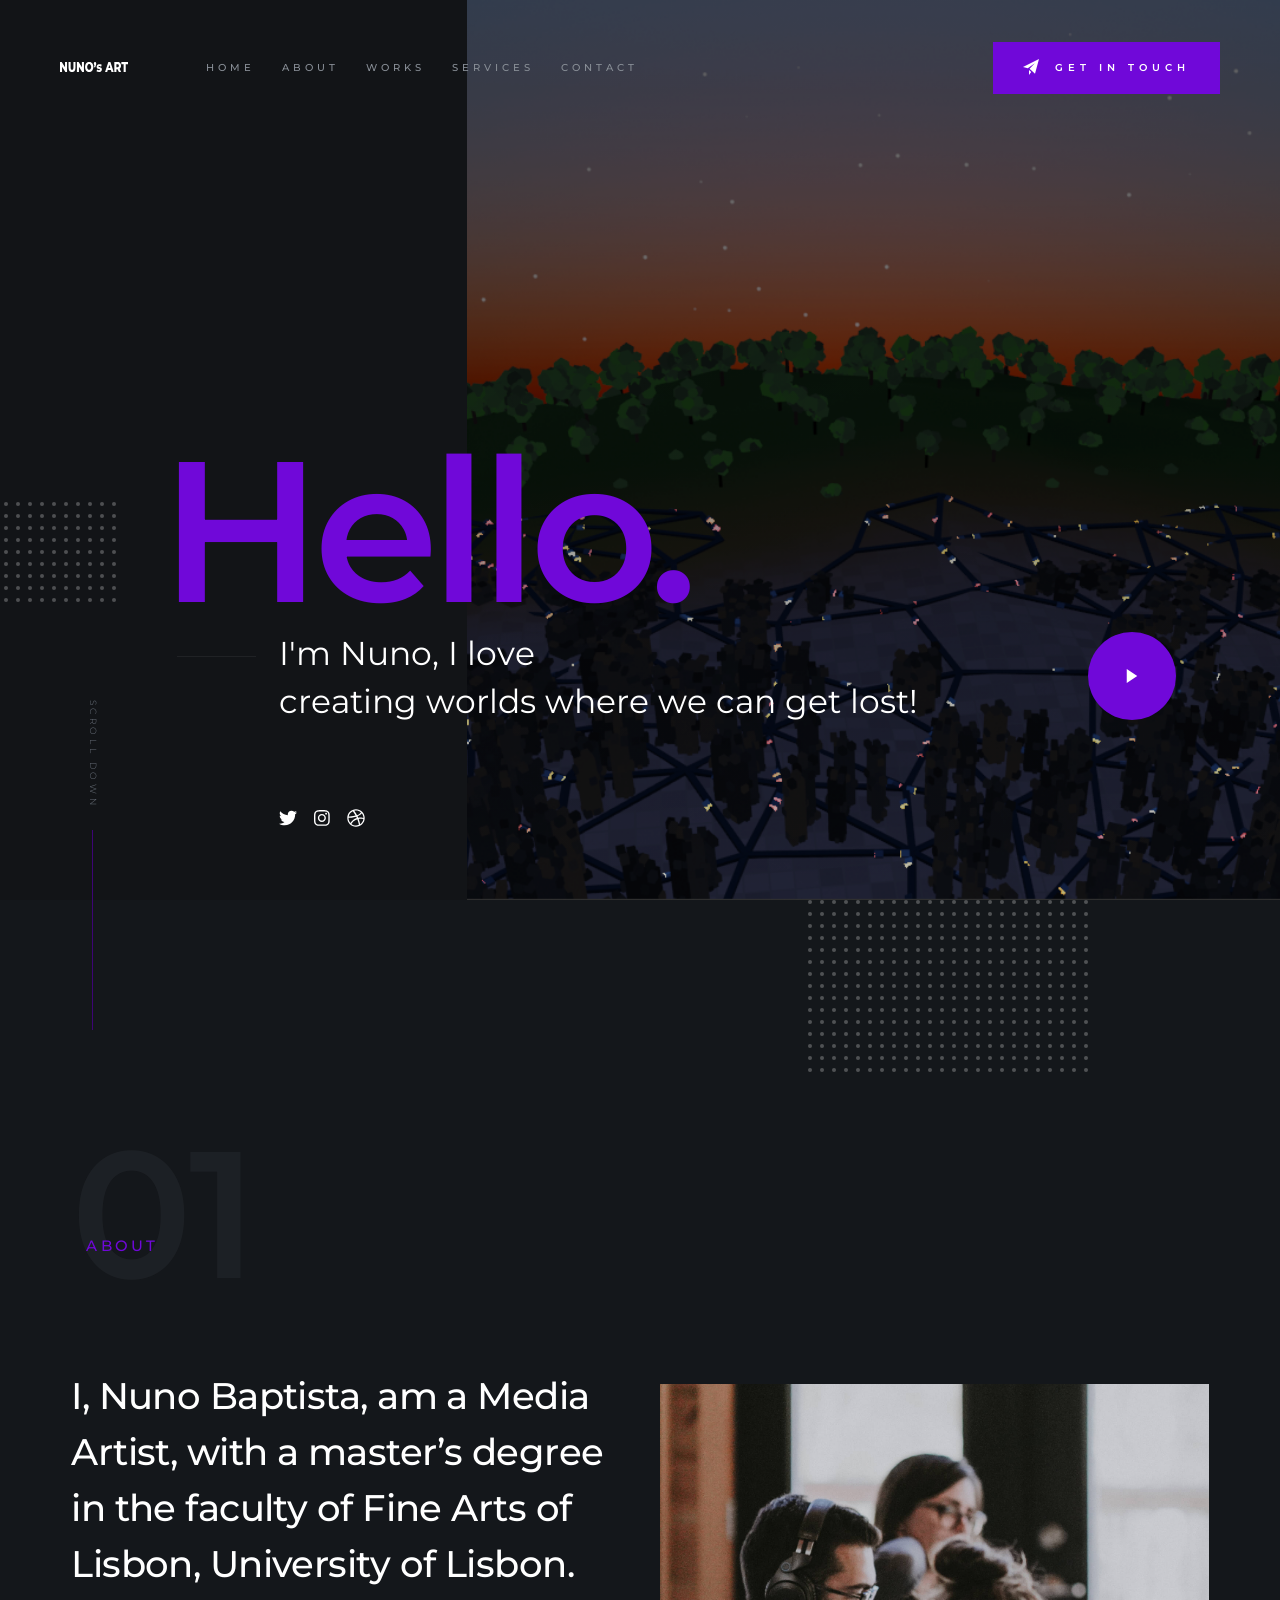
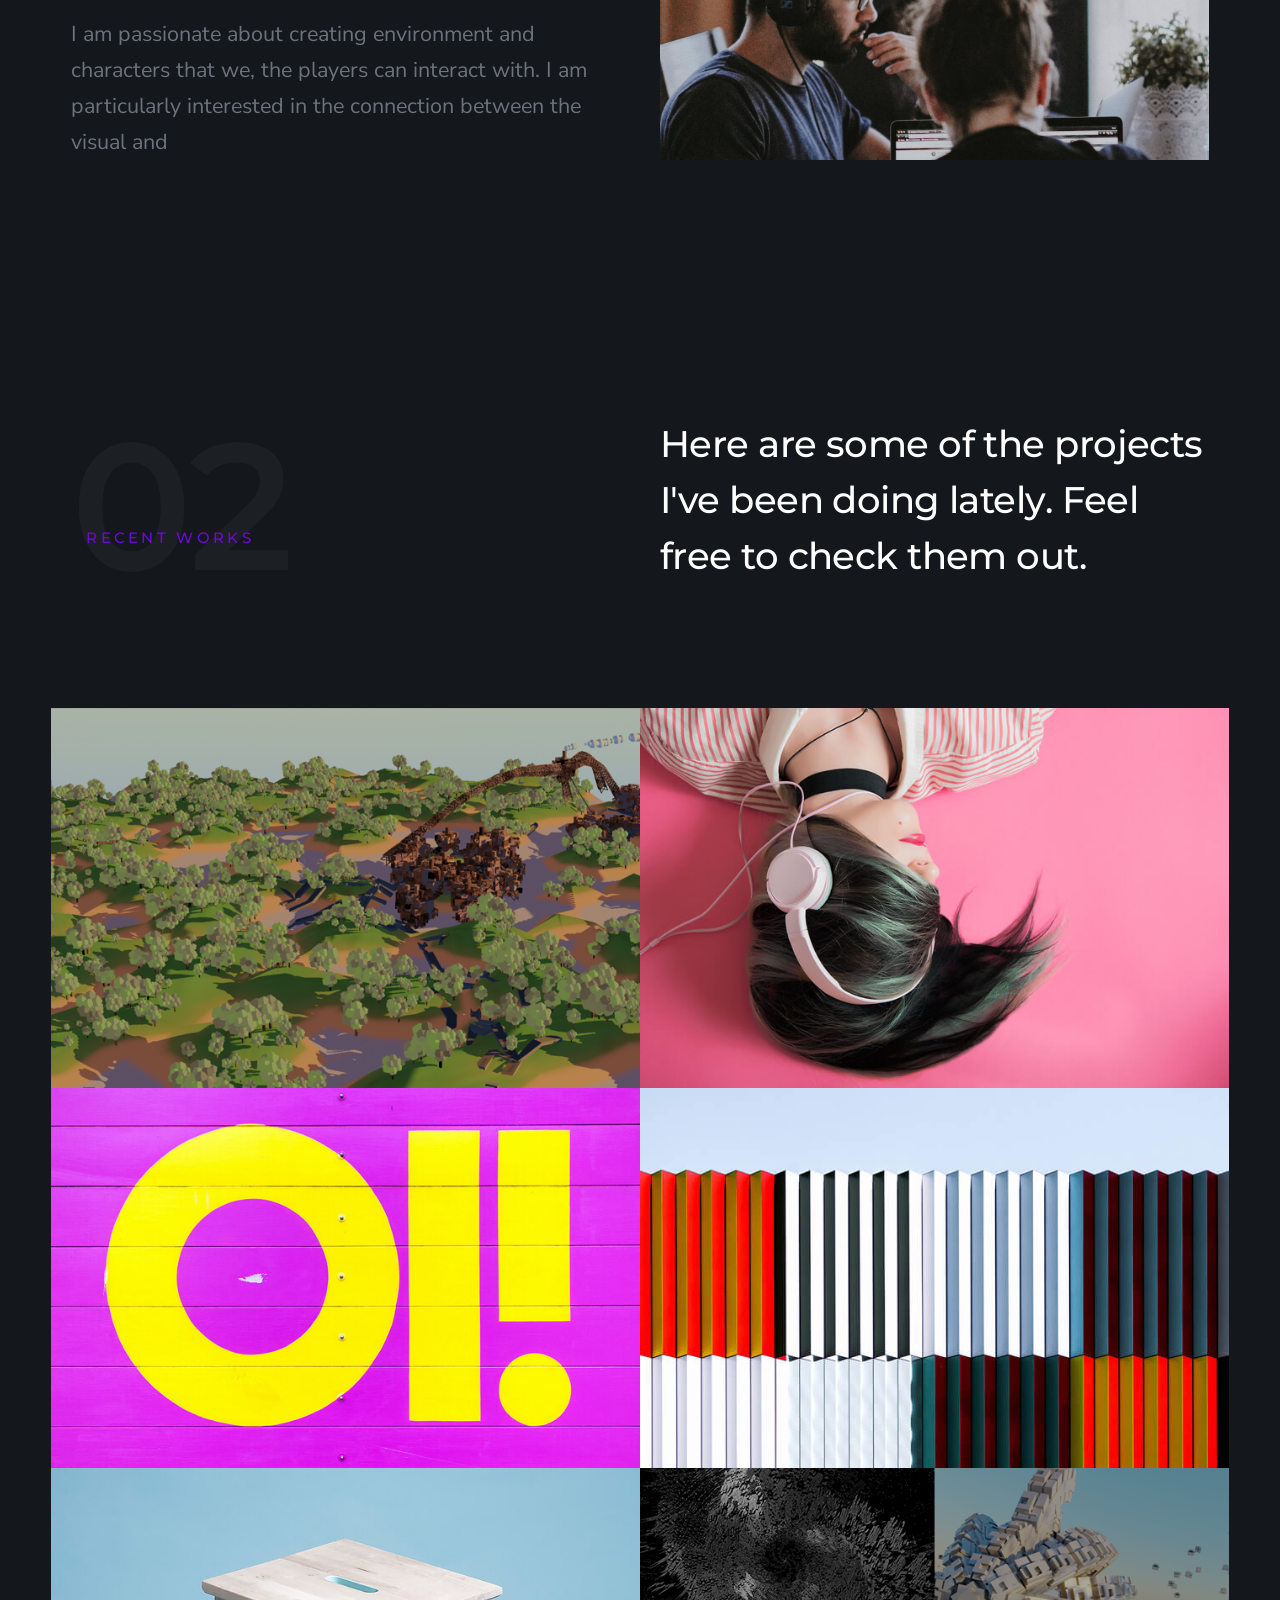
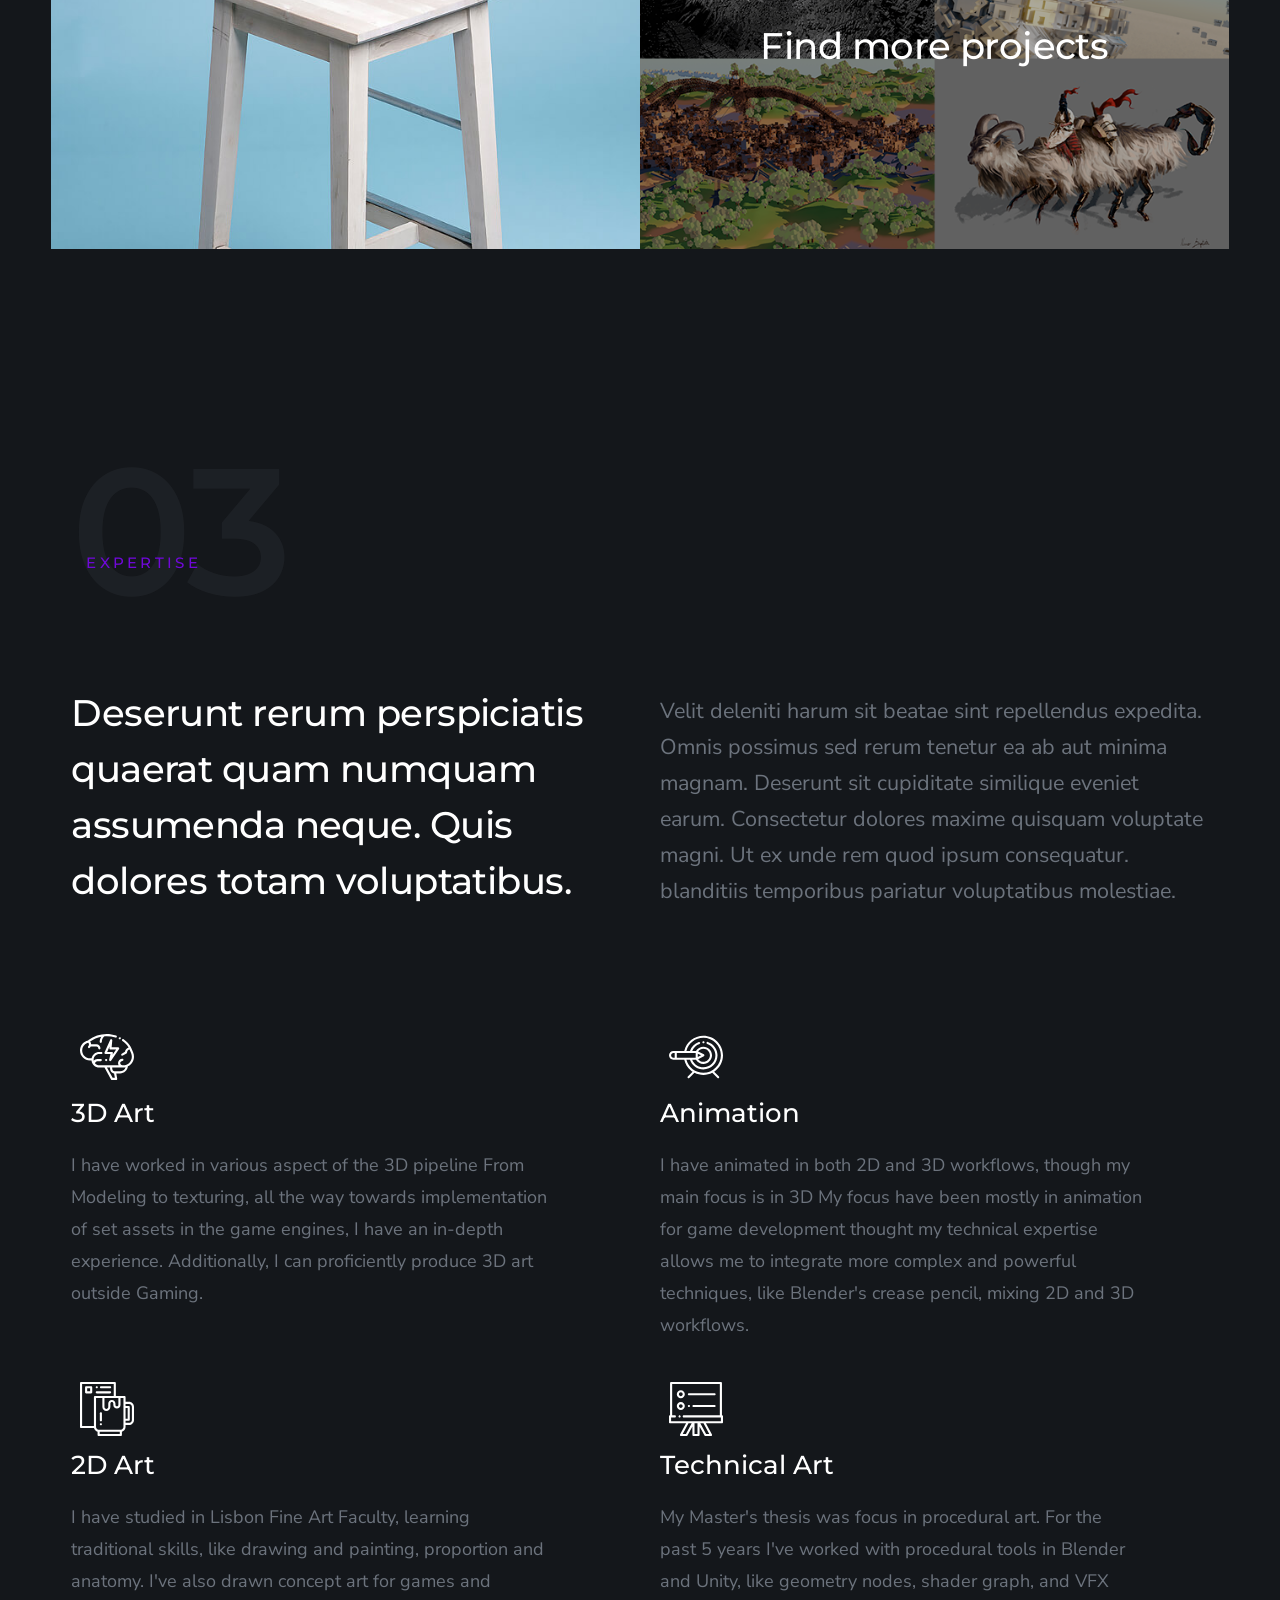
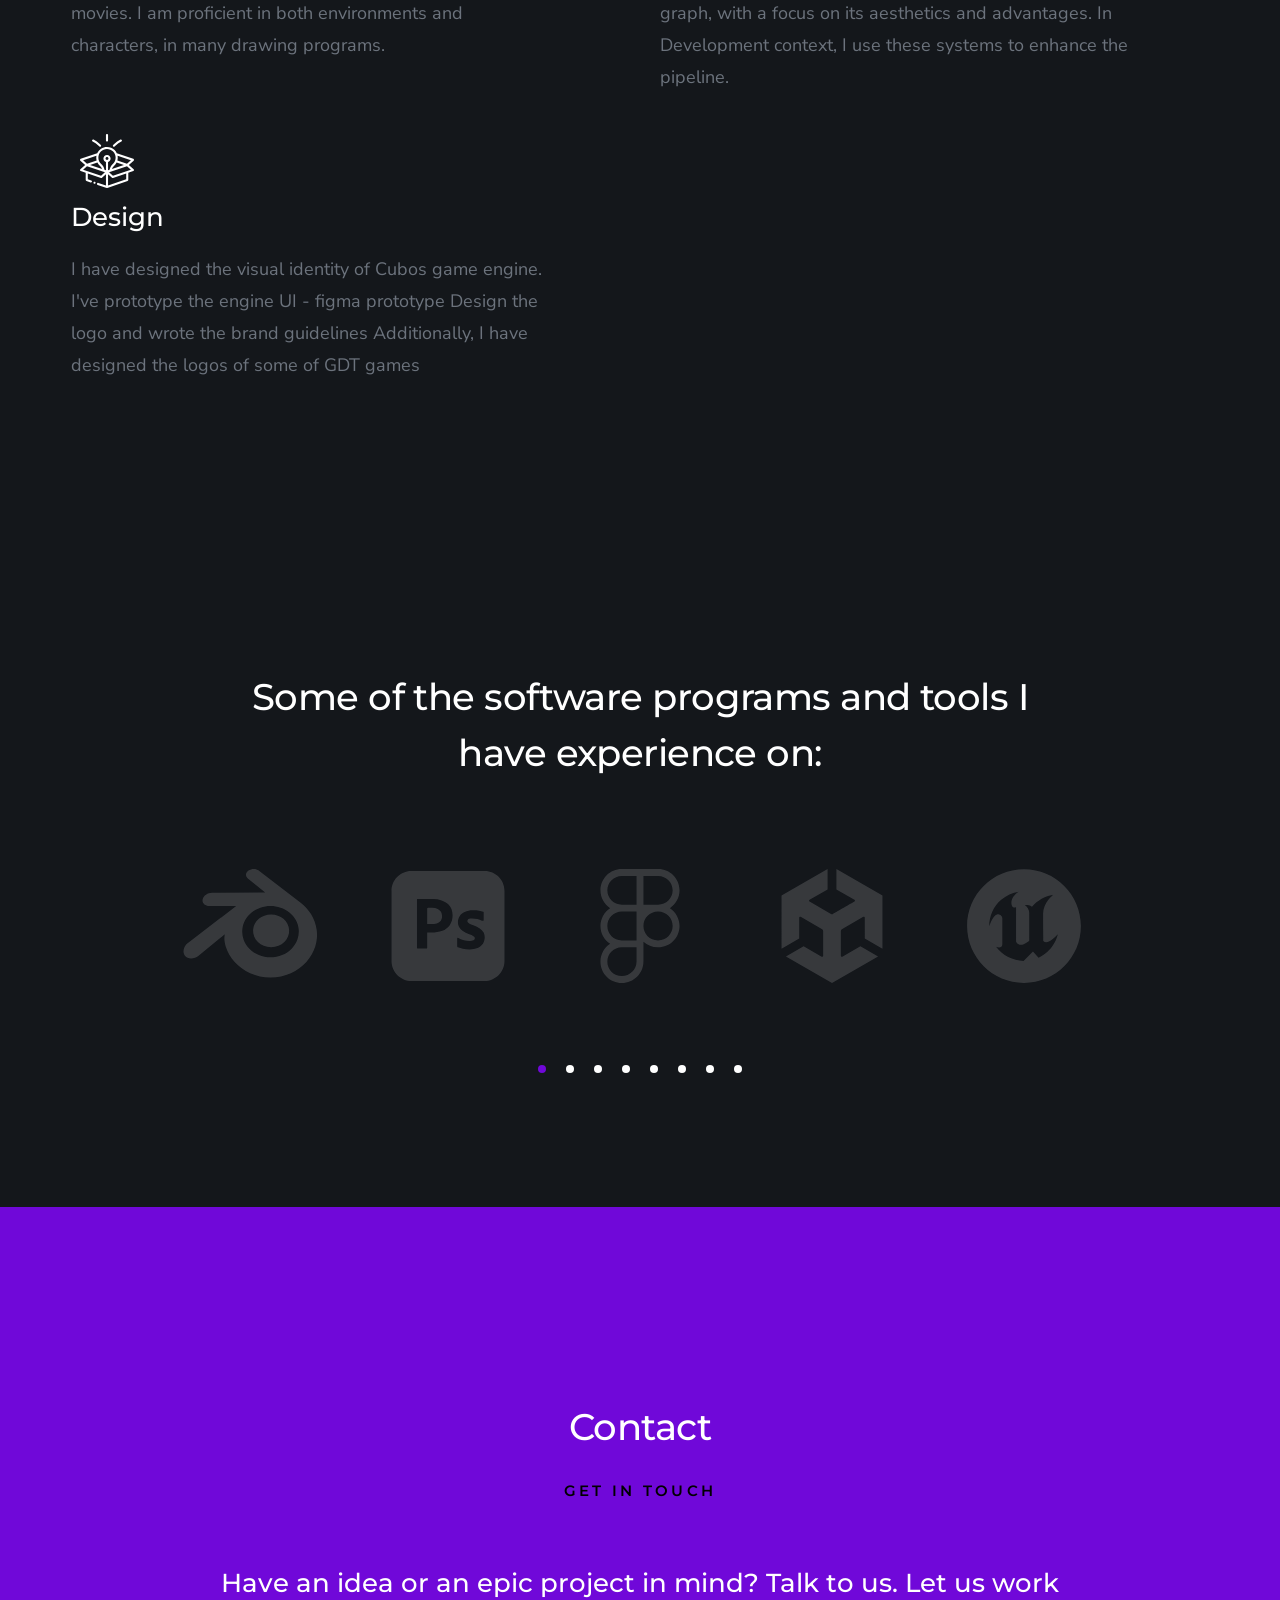
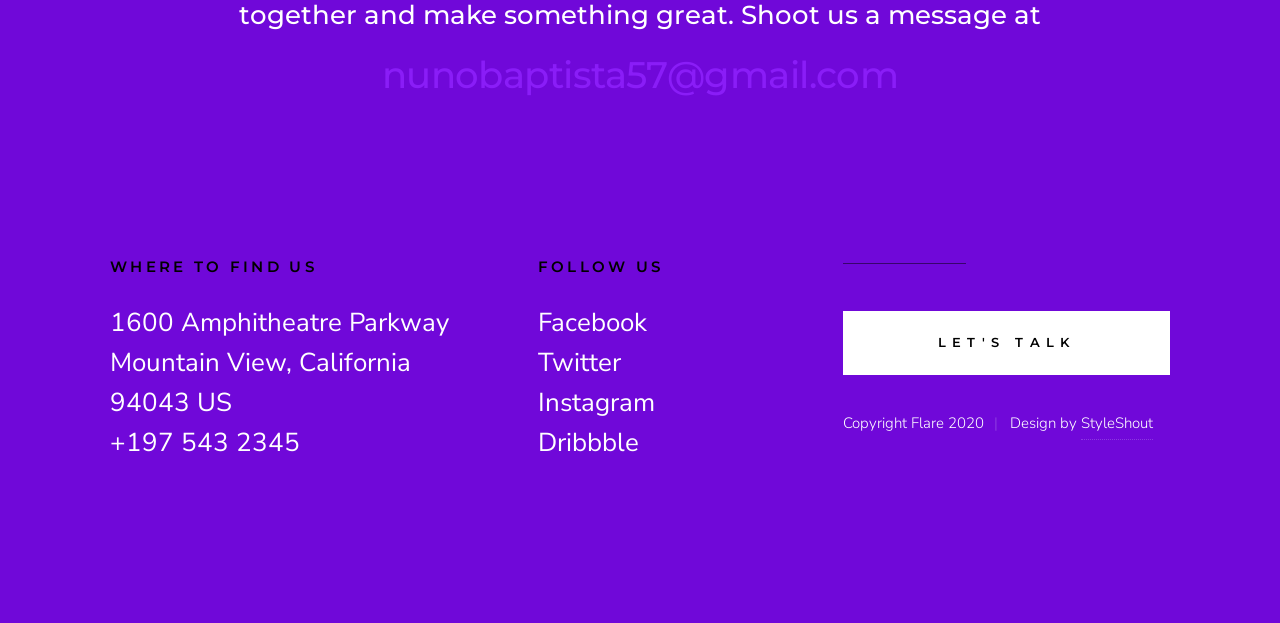
==== index.html @ 3a75d280 "Polishing the Thesis page" ====
<!DOCTYPE html>
<html class="no-js" lang="en">
<head>

    <!--- basic page needs
    ================================================== -->
    <meta charset="utf-8">
    <title>NUNO's Art</title>
    <meta name="description" content="Website to showcase Nuno's Art portfolio">
    <meta name="author" content="Nuno Baptista">

    <!-- mobile specific metas
    ================================================== -->
    <meta name="viewport" content="width=device-width, initial-scale=1">

    <!-- CSS
    ================================================== -->
    <link rel="stylesheet" href="css/styles.css">
    <link rel="stylesheet" href="css/vendor.css">

    <!-- script
    ================================================== -->
    <script src="js/modernizr.js"></script>
    <script defer src="js/fontawesome/all.min.js"></script>

    <!-- favicons
    ================================================== -->
    <link rel="apple-touch-icon" sizes="180x180" href="apple-touch-icon.png">
    <link rel="icon" type="image/png" sizes="32x32" href="favicon-32x32.png">
    <link rel="icon" type="image/png" sizes="16x16" href="favicon-16x16.png">
    <link rel="manifest" href="site.webmanifest">

</head>

<body id="top">


    <!-- preloader
    ================================================== -->
    <div id="preloader">
        <div id="loader" class="dots-fade">
            <div></div>
            <div></div>
            <div></div>
        </div>
    </div>


    <!-- header
    ================================================== -->
    <header class="s-header">

        <div class="s-header__logo">
            <a href="index.html">
               <img src="images/logo2.svg" alt="Homepage">
                <!-- <p>Nuno Baptista</p>-->
            </a>
            
        </div>

        <div class="s-header__content">
    
            <nav class="s-header__nav-wrap">
                <ul class="s-header__nav">
                    <li><a class="smoothscroll" href="#hero" title="Intro">Home</a></li>
                    <li><a class="smoothscroll" href="#about" title="About">About</a></li>
                    <li><a class="smoothscroll" href="#portfolio" title="Works">Works</a></li>
                    <li><a class="smoothscroll" href="#services" title="Services">Services</a></li>
                    <li><a class="smoothscroll" href="#contact" title="contact">Contact</a></li>
                </ul>
            </nav> <!-- end s-header__nav-wrap -->

            <a href="mailto:nunobaptista57@gmail.com" target="_blank" class="btn btn--primary btn--small">
                <svg xmlns="http://www.w3.org/2000/svg" width="24" height="24" viewBox="0 0 24 24"><path d="M24 0l-6 22-8.129-7.239 7.802-8.234-10.458 7.227-7.215-1.754 24-12zm-15 16.668v7.332l3.258-4.431-3.258-2.901z"/></svg>
                Get In Touch
            </a>

        </div> <!-- end header-content -->

        <a class="s-header__menu-toggle" href="#0"><span>Menu</span></a>

    </header> <!-- end s-header -->


    <!-- hero
    ================================================== -->
    <section id="hero" class="s-hero target-section">

        <div class="s-hero__bg">
            <div class="gradient-overlay"></div>
        </div>

        <div class="row s-hero__content">
            <div class="column">

                <h1>Hello.</h1>
                <div class="s-hero__content-about">

                    <p>
                    I'm Nuno, I love <br>
                    creating worlds where we can get lost!</p>
    
                    <footer>
                        <div class="s-hero__content-social">
                            <!-- <a href="#0"><i class="fab fa-facebook-f" aria-hidden="true"></i></a>-->
                            <a href="#0"><i class="fab fa-twitter" aria-hidden="true"></i></a>
                            <a href="#0"><i class="fab fa-instagram" aria-hidden="true"></i></a>
                            <a href="#0"><i class="fab fa-dribbble" aria-hidden="true"></i></a>
                        </div>
                    </footer>
                </div>

            </div>
        </div>

        <div class="s-hero__video">
            <a class="s-hero__video-link" href="https://www.youtube.com/watch?v=3ctd_ZLvLGo" data-lity="">
                <svg xmlns="http://www.w3.org/2000/svg" width="24" height="24" viewBox="0 0 24 24"><path d="M21 12l-18 12v-24z"/></svg>
                <span class="s-hero__video-text">Play Video</span>
            </a>
        </div>

        <div class="s-hero__scroll">
            <a href="#about" class="s-hero__scroll-link smoothscroll">
                Scroll Down
            </a>
        </div>

    </section> <!-- end s-hero -->


    <!-- about
    ================================================== -->
    <section id="about" class="s-about">

        <div class="horizontal-line"></div>

        <div class="row">
            <div class="column large-12">

                <div class="section-title" data-num="01" data-aos="fade-up">
                    <h3 class="h6">About</h3>
                </div>

            </div>

            <div class="column large-6 w-900-stack s-about__intro-text">
                <h1 class="display-1" data-aos="fade-up">
                    I, Nuno Baptista, am a Media Artist, with a master’s degree in the faculty of Fine Arts of Lisbon, University of Lisbon.
                </h1>

                <p class="lead" data-aos="fade-up">
                    I am passionate about creating environment and characters that we, the players can interact with. I am particularly interested in the connection between the visual and 
                </p>
            </div>

            <div class="column large-6 w-900-stack s-about__photo-block">
                <div class="s-about__photo" data-aos="fade-up"></div>
            </div>
        </div>
<!--

        <div class="row block-large-1-2 block-tab-full s-about__process item-list">
            <div class="column item item-process" data-aos="fade-up">
                <h3 class="item-title">Define</h3>
                <p>
                Deserunt rerum perspiciatis quaerat quam numquam assumenda neque. 
                Quis dolores totam voluptatibus molestiae non. Quae exercitationem 
                cum numquam repudiandae. Beatae eum quae. Ut ex unde rem quod 
                ipsum consequatur. blanditiis temporibus pariatur voluptatibus molestiae.
                </p>
            </div>
            <div class="column item item-process" data-aos="fade-up">
                <h3 class="item-title">Design</h3>
                <p>
                Deserunt rerum perspiciatis quaerat quam numquam assumenda neque. 
                Quis dolores totam voluptatibus molestiae non. Quae exercitationem 
                cum numquam repudiandae. Beatae eum quae. Ut ex unde rem quod 
                ipsum consequatur. blanditiis temporibus pariatur voluptatibus molestiae.
                </p>
            </div>
            <div class="column item item-process" data-aos="fade-up">
                <h3 class="item-title">Build</h3>
                <p>
                Deserunt rerum perspiciatis quaerat quam numquam assumenda neque. 
                Quis dolores totam voluptatibus molestiae non. Quae exercitationem 
                cum numquam repudiandae. Beatae eum quae. Ut ex unde rem quod 
                ipsum consequatur. blanditiis temporibus pariatur voluptatibus molestiae.
                </p>
            </div>
            <div class="column item item-process" data-aos="fade-up">
                <h3 class="item-title">Launch</h3>
                <p>
                Deserunt rerum perspiciatis quaerat quam numquam assumenda neque. 
                Quis dolores totam voluptatibus molestiae non. Quae exercitationem 
                cum numquam repudiandae. Beatae eum quae. Ut ex unde rem quod 
                ipsum consequatur. blanditiis temporibus pariatur voluptatibus molestiae.
                </p>
            </div>
        </div>
-->

    </section> <!-- end s-about -->


  

    <section id="portfolio" class="s-portfolio">

        <div class="row s-porfolio__top">
            <div class="column large-6 w-900-stack">
                <div class="section-title" data-num="02" data-aos="fade-up">
                    <h3 class="h6">Recent Works</h3>
                </div>
            </div>
            <div class="column large-6 w-900-stack">
                <h1 class="display-1" data-aos="fade-up">
                    Here are some of the projects I've been doing lately. Feel
                    free to check them out.
                </h1>
            </div>
        </div> <!-- end s-portfolio__top-->

        <div class="row s-portfolio__list block-large-1-2 block-tab-full collapse">

            <div class="column" data-aos="fade-up">
                <div class="folio-item">
                    <div class="folio-item__thumb">
                        <a class="folio-item__thumb-link" href="images/NunoPortfolio/Encapsulated@1x.png" title="Encapsulated Horizon" data-size="1050x700">
                            <img src="images/NunoPortfolio/Encapsulated@1x.png"
                                 srcset="images/NunoPortfolio/Encapsulated@1x.png 1x, images/NunoPortfolio/Encapsulated@2x.png 2x" alt="">
                        </a>
                    </div>
                    <div class="folio-item__info">
                        <div class="folio-item__cat">Project</div>
                        <h4 class="folio-item__title">Exploring the Digital Horizon</h4>
                    </div>


                    <a  href="DigitalHorizon.html" title="Project Link" class="folio-item__project-link">Project Link</a>
                    <div class="folio-item__caption">
                        <p>Exploring the Digital Horizon.</p>
                    </div>
                </div>
            </div> <!-- end column -->
            <div class="column" data-aos="fade-up">
                <div class="folio-item">
                    <div class="folio-item__thumb">
                        <a class="folio-item__thumb-link" href="images/portfolio/gallery/g-music-life.jpg" title="Music Life" data-size="1050x700">
                            <img src="images/portfolio/music-life.jpg" 
                                 srcset="images/portfolio/music-life.jpg 1x, images/portfolio/music-life@2x.jpg 2x" alt="">
                        </a>
                    </div>
                    <div class="folio-item__info">
                        <div class="folio-item__cat">Frontend Design</div>
                        <h4 class="folio-item__title">Music Life</h4>
                    </div>
                    <a href="https://www.behance.net/" target="_blank" title="Project Link" class="folio-item__project-link">Project Link</a>
                    <div class="folio-item__caption">
                        <p>Vero molestiae sed aut natus excepturi. Et tempora numquam. Temporibus iusto quo.Unde dolorem corrupti neque nisi.</p>
                    </div>
                </div>
            </div> <!-- end column -->
            <div class="column" data-aos="fade-up">
                <div class="folio-item">
                    <div class="folio-item__thumb">
                        <a class="folio-item__thumb-link" href="images/portfolio/gallery/g-oi-logo.jpg" Title="OI Logo" data-size="1050x700">
                            <img src="images/portfolio/oi-logo.jpg.jpg" 
                                 srcset="images/portfolio/oi-logo.jpg 1x, images/portfolio/oi-logo@2x.jpg 2x" alt="">
                        </a>
                    </div>
                    <div class="folio-item__info">
                        <div class="folio-item__cat">Branding</div>
                        <h4 class="folio-item__title">OI Logo</h4>
                    </div>
                    <a href="https://www.behance.net/" target="_blank" title="Project Link" class="folio-item__project-link">Project Link</a>
                    <div class="folio-item__caption">
                        <p>Vero molestiae sed aut natus excepturi. Et tempora numquam. Temporibus iusto quo.Unde dolorem corrupti neque nisi.</p>
                    </div>
                </div>
            </div> <!-- end column -->
            <div class="column" data-aos="fade-up">
                <div class="folio-item">
                    <div class="folio-item__thumb">
                        <a class="folio-item__thumb-link" href="images/portfolio/gallery/g-corrugated-sheets.jpg" title="Corrugated Sheets" data-size="1050x700">
                            <img src="images/portfolio/corrugated-sheets.jpg" 
                                 srcset="images/portfolio/corrugated-sheets.jpg 1x, images/portfolio/corrugated-sheets@2x.jpg 2x" alt="">
                        </a>
                    </div>
                    <div class="folio-item__info">
                        <div class="folio-item__cat">Frontend Design</div>
                        <h4 class="folio-item__title">Corrugated Sheets</h4>
                    </div>
                    <a href="https://www.behance.net/" target="_blank" title="Project Link" class="folio-item__project-link">Project Link</a>
                    <div class="folio-item__caption">
                        <p>Vero molestiae sed aut natus excepturi. Et tempora numquam. Temporibus iusto quo.Unde dolorem corrupti neque nisi.</p>
                    </div>
                </div>
            </div> <!-- end column -->
            <div class="column" data-aos="fade-up">
                <div class="folio-item">
                    <div class="folio-item__thumb">
                        <a class="folio-item__thumb-link" href="images/portfolio/gallery/g-woodcraft.jpg" target="_blank" title="Sand Dunes" data-size="1050x700">
                            <img src="images/portfolio/woodcraft.jpg" 
                                 srcset="images/portfolio/woodcraft.jpg 1x, images/portfolio/woodcraft@2x.jpg 2x" alt="">
                        </a>
                    </div>
                    <div class="folio-item__info">
                        <div class="folio-item__cat">Frontend Design</div>
                        <h4 class="folio-item__title">Wooocraft</h4>
                    </div>
                    <a href="https://www.behance.net/" target="_blank" title="Project Link" class="folio-item__project-link">
                        Project Link
                    </a>
                    <div class="folio-item__caption">
                        <p>Vero molestiae sed aut natus excepturi. Et tempora numquam. Temporibus iusto quo.Unde dolorem corrupti neque nisi.</p>
                    </div>
                </div>
            </div> <!-- end column -->
            <div class="column" data-aos="fade-up">
                <!--
                <div class="folio-item">
                    <div class="folio-item__thumb">
                        <a class="folio-item__thumb-link" href="images/portfolio/gallery/g-lamp.jpg" title="The Lamp" data-size="1050x700">
                            <img src="images/portfolio/lamp.jpg" 
                                 srcset="images/portfolio/lamp.jpg 1x, images/portfolio/lamp@2x.jpg 2x" alt="">
                        </a>
                    </div>
                    <div class="folio-item__info">
                        <div class="folio-item__cat">Frontend Design</div>
                        <h4 class="folio-item__title">The Lamp</h4>
                    </div>
                    <a href="portfolio.html" title="Project Link" class="folio-item__project-link">Project Link</a>
                    <div class="folio-item__caption">
                        <p>Vero molestiae sed aut natus excepturi. Et tempora numquam. Temporibus iusto quo.Unde dolorem corrupti neque nisi.</p>
                    </div>
                </div>
                -->
                <!--
                <a href="portfolio.html" title="Project Link" class="centered-link">
                    <h1 class="display-1" data-aos="fade-up">
                        Find more projects
                    </h1>
                    
                </a>
                images/portfolio_copy/findMore.png -->
                <a href="portfolio.html" title="Project Link" style="display: flex; align-items: center; justify-content: center; height: 100%; background-image: url('images/portfolio_copy/findMore.png'); background-size: cover; background-position: center; text-decoration: none; background-color: rgba(0, 0, 0, 0.5);">
                    <h1 class="display-1" data-aos="fade-up" style="text-align: center; color: white; padding: 20px; ">
                        Find more projects
                    </h1>
                </a>

            </div> <!-- end column -->

        </div> <!-- folio-list -->

    </section> <!-- end s-portfolio -->

    <!-- services
  ================================================== -->
    <section id="services" class="s-services">

        <div class="row">
            <div class="column large-12">
                <div class="section-title" data-num="03" data-aos="fade-up">
                    <h3 class="h6">Expertise</h3>
                </div>
            </div>
            <div class="column large-6 w-900-stack">
                <h1 class="display-1" data-aos="fade-up">
                    Deserunt rerum perspiciatis quaerat quam numquam assumenda neque.
                    Quis dolores totam voluptatibus.
                </h1>
            </div>
            <div class="column large-6 w-900-stack">
                <p class="lead" data-aos="fade-up">
                    Velit deleniti harum sit beatae sint repellendus expedita. Omnis possimus
                    sed rerum tenetur ea ab aut minima magnam. Deserunt sit cupiditate
                    similique eveniet earum. Consectetur dolores maxime quisquam voluptate magni.
                    Ut ex unde rem quod ipsum consequatur. blanditiis temporibus pariatur voluptatibus molestiae.
                </p>
            </div>
        </div>

        <div class="row block-large-1-2 block-tab-full s-services__services item-list">
            <div class="column item item-service" data-aos="fade-up">
                <span class="service-icon service-icon--product-design"></span>
                <h3 class="item-title">3D Art</h3>
                <p>
                    I have worked in various aspect of the 3D pipeline
                    From Modeling to texturing, all the way towards implementation
                    of set assets in the game engines, I have an in-depth experience.
                    Additionally, I can proficiently produce 3D art outside Gaming.                    
                </p>
            </div>
            <div class="column item item-service" data-aos="fade-up">
                <span class="service-icon service-icon--branding"></span>
                <h3 class="item-title">Animation</h3>
                <p>
                    I have animated in both 2D and 3D workflows, though my main focus is in 3D
                    My focus have been mostly in animation for game development 
                    thought my technical expertise allows me to integrate more complex and powerful
                    techniques, like Blender's crease pencil, mixing 2D and 3D workflows.
                </p>
            </div>
            <div class="column item item-service" data-aos="fade-up">
                <span class="service-icon service-icon--frontend"></span>
                <h3 class="item-title">2D Art</h3>
                <p>
                    I have studied in Lisbon Fine Art Faculty, learning traditional skills,
                    like drawing and painting, proportion and anatomy.
                    I've also drawn concept art for games and movies.
                    I am proficient in both environments and characters, in many drawing programs.
                </p>
            </div>
            <div class="column item item-service" data-aos="fade-up">
                <span class="service-icon service-icon--research"></span>
                <h3 class="item-title">Technical Art</h3>
                <p>
                    My Master's thesis was focus in procedural art.
                    For the past 5 years I've worked with procedural tools in Blender and Unity,
                    like geometry nodes, shader graph, and VFX graph, with a focus on its aesthetics
                    and advantages. In Development context, I use these systems to enhance the pipeline.
                </p>
            </div>
<!--            <div class="column item item-service" data-aos="fade-up">
                <span class="service-icon service-icon&#45;&#45;illustration"></span>
                <h3 class="item-title">Illustration</h3>
                <p>
                    Deserunt rerum perspiciatis quaerat quam numquam assumenda neque.
                    Quis dolores totam voluptatibus molestiae non. Quae exercitationem
                    cum numquam repudiandae. Beatae eum quae. Ut ex unde rem quod
                    ipsum consequatur. blanditiis temporibus pariatur voluptatibus molestiae.
                </p>
            </div>-->
            <div class="column item item-service" data-aos="fade-up">
                <span class="service-icon service-icon--ecommerce"></span>
                <h3 class="item-title">Design</h3>
                <p>
                    I have designed the visual identity of Cubos game engine.
                    <!--                    place links-->
                    I've prototype the engine UI - figma prototype
                    Design the logo and wrote the brand guidelines
                    Additionally, I have designed the logos of some of GDT games
                </p>
            </div>
        </div>

    </section> <!-- end s-services -->


    <!-- clients
    ================================================== -->
     <div id="clients" class="section s-clients">

        <div class="row narrower s-clients__top h-text-center">
            <div class="column">
                <h1 class="display-1" data-aos="fade-up">
                Some of the software programs and tools I have experience on:
                </h1>
            </div>
        </div> <!-- s-clients__top -->

         <div class="row clients-outer">
            <div class="column">
                <div class="clients" data-aos="fade-up">

                    <a href="https://www.blender.org" target="_blank" title="" class="clients__slide"><img src="images/icons/clients/blender.svg" /></a>
                    <a href="https://www.adobe.com/products/photoshop.html" target="_blank" title="" class="clients__slide"><img src="images/icons/clients/photoshop.svg" /></a>
                    <a href="https://www.figma.com" target="_blank" title="" class="clients__slide"><img src="images/icons/clients/figma.svg" /></a>
                    <a href="https://unity.com" target="_blank" title="" class="clients__slide"><img src="images/icons/clients/unity.svg" /></a>
                    <a href="https://www.unrealengine.com" target="_blank" title="" class="clients__slide"><img src="images/icons/clients/unreal.svg" /></a>
                    <a href="https://godotengine.org" target="_blank" title="" class="clients__slide"><img src="images/icons/clients/godot.svg" /></a>
                    <a href="https://github.com" target="_blank" title="" class="clients__slide"><img src="images/icons/clients/github.svg" /></a>
                    <a href="https://www.adobe.com/products/illustrator.html" target="_blank" title="" class="clients__slide"><img src="images/icons/clients/illustrator.svg" /></a>

                     
                </div> <!-- end clients -->
            </div> <!-- end column -->
        </div> <!-- end clients-outer -->
        </div> <!-- end row -->
         
     </div> <!-- end s-clients -->

    

        <!-- contact
        ================================================== -->
    <section id="contact" class="s-contact">

        <div class="row narrower s-contact__top h-text-center">
            <div class="column">
                <h1 class="display-1">
                    Contact
                </h1>
                <h3 class="h6">Get In Touch</h3>
                <h4>
                Have an idea or an epic project in mind? Talk to
                us. Let us work together and make something great.
                Shoot us a message at
                </h4>
            </div>
        </div> <!-- s-footer__top -->

        <div class="row h-text-center">
            <div class="column">
                <!-- 
               <p class="s-contact__email">
                   <a href="mailto:unobaptista57@gmail.com" target="_blank">nunobaptista57@gmail.com</a>
               </p>
               -->
                <h1  class="display-1">
                    <a href="mailto:unobaptista57@gmail.com" target="_blank">nunobaptista57@gmail.com</a>
                </h1>
           </div>
       </div>

   </section>  <!-- end s-contact -->


    <!-- footer
    ================================================== -->
    <footer class="s-footer">
        <div class="row row-y-top">

            <div class="column large-8 medium-12">
                <div class="row">
                    <div class="column large-7 tab-12 s-footer__block">
                        <h4 class="h6">Where to Find Us</h4>
        
                        <p>
                        1600 Amphitheatre Parkway <br>
                        Mountain View, California <br>
                        94043  US <br>
                        <a href="tel:197-543-2345">+197 543 2345</a>
                        </p>
                    </div>
        
                    <div class="column large-5 tab-12 s-footer__block">
                        <h4 class="h6">Follow Us</h4>
        
                        <ul class="s-footer__list">
                            <li><a href="#0">Facebook</a></li>
                            <li><a href="#0">Twitter</a></li>
                            <li><a href="#0">Instagram</a></li>
                            <li><a href="#0">Dribbble</a></li>
                        </ul>
                    </div>
                </div>
            </div>

            <div class="column large-4 medium-12 s-footer__block--end">
                <a href="mailto:nunobaptista57@gmail.com" target="_blank"  class="btn h-full-width">Let's Talk</a>

                <div class="ss-copyright">
                    <span>Copyright Flare 2020</span> 
                    <span>Design by <a href="https://www.styleshout.com/" target="_blank" >StyleShout</a></span>
                </div>
            </div>

            <div class="ss-go-top">
                <a class="smoothscroll" title="Back to Top" href="#top">
                    top
                </a>
            </div> <!-- end ss-go-top -->

        </div>
    </footer>
    

    <!-- photoswipe background
    ================================================== -->
    <div aria-hidden="true" class="pswp" role="dialog" tabindex="-1">

        <div class="pswp__bg"></div>
        <div class="pswp__scroll-wrap">

            <div class="pswp__container">
                <div class="pswp__item"></div>
                <div class="pswp__item"></div>
                <div class="pswp__item"></div>
            </div>

            <div class="pswp__ui pswp__ui--hidden">
                <div class="pswp__top-bar">
                    <div class="pswp__counter"></div><button class="pswp__button pswp__button--close" title="Close (Esc)"></button> <button class="pswp__button pswp__button--share" title=
                    "Share"></button> <button class="pswp__button pswp__button--fs" title="Toggle fullscreen"></button> <button class="pswp__button pswp__button--zoom" title=
                    "Zoom in/out"></button>
                    <div class="pswp__preloader">
                        <div class="pswp__preloader__icn">
                            <div class="pswp__preloader__cut">
                                <div class="pswp__preloader__donut"></div>
                            </div>
                        </div>
                    </div>
                </div>
                <div class="pswp__share-modal pswp__share-modal--hidden pswp__single-tap">
                    <div class="pswp__share-tooltip"></div>
                </div><button class="pswp__button pswp__button--arrow--left" title="Previous (arrow left)"></button> <button class="pswp__button pswp__button--arrow--right" title=
                "Next (arrow right)"></button>
                <div class="pswp__caption">
                    <div class="pswp__caption__center"></div>
                </div>
            </div>

        </div>

    </div> <!-- end photoSwipe background -->


    <!-- Java Script
    ================================================== -->
    <script src="js/jquery-3.2.1.min.js"></script>
    <script src="js/plugins.js"></script>
    <script src="js/main.js"></script>

</body>

</html>
---- css/styles.css ----
/* =================================================================== 
 * Flare Main Stylesheet
 * Template Ver. 1.0.0
 * 03-19-2020
 * ------------------------------------------------------------------
 *
 * TOC:
 * # settings and variables
 *      ## fonts
 *      ## colors
 *      ## vertical spacing and typescale
 *      ## grid variables
 * # normalize
 * # basic/base setup styles
 *      ## media
 *      ## typography resets
 *      ## links
 *      ## inputs
 * # Grid v3.0.0
 *      ## medium screen devices
 *      ## tablets
 *      ## mobile devices
 *      ## small mobile devices <= 400px
 * # block grids
 *      ## block grids - medium screen devices
 *      ## block grids - tablets
 *      ## block grids - mobile devices
 *      ## block grids - small mobile devices <= 400px
 * # MISC
 * # custom grid, block grid STACK breakpoints 
 * # base style overrides
 *      ## links
 * # typography & general theme styles
 *      ## lists
 *      ## responsive video container
 *      ## floated image
 *      ## tables
 *      ## spacing
 * # preloader
 * # forms 
 *      ## style placeholder text
 *      ## change autocomplete styles in Chrome
 * # buttons
 * # additional components
 *      ## additional typo styles
 *      ## skillbars
 *      ## alert box
 * # common and reusable styles
 *      ## item list 
 *      ## slick slider 
 * # site header
 *      ## header logo
 *      ## main navigation
 *      ## mobile menu toggle
 *      ## header contact button
 * # hero
 *      ## hero content
 *      ## hero video
 *      ## hero scroll
 *      ## animate intro content
 *      ## animations
 * # about
 *      ## about photo
 *      ## about process
 * # services
 * # portfolio
 *      ## portfolio list
 * # clients
 *      ## clients slider
 *      ## testimonials
 * # contact
 * # footer
 *      ## footer block
 *      ## footer list
 *      ## copyright
 *      ## go top
 *
 * ------------------------------------------------------------------ */



/* ===================================================================
 * # settings and variables
 *
 * ------------------------------------------------------------------- */

/* ------------------------------------------------------------------- 
 * ## fonts
 * ------------------------------------------------------------------- */

@import url("https://fonts.googleapis.com/css?family=Montserrat:300,300i,400,400i,500,500i,600,600i,700,700i|Nunito+Sans:300,300i,400,400i,600,600i,700,700i&display=swap");

:root {
    --font-1: "Nunito Sans", sans-serif;
    --font-2: "Montserrat", sans-serif;

    /* monospace
     */
    --font-mono: Consolas, "Andale Mono", Courier, "Courier New", monospace;
}


/* ------------------------------------------------------------------- 
 * ## colors
 * ------------------------------------------------------------------- */
:root {

    /* color-1(#d9083c)
     * color-2(#eb5e55)
     * color-3(#f2d0a4)
     */
    --color-1: hsl(270, 93%, 44%);
    --color-2: hsl(230, 79%, 63%);
    --color-3: hsl(220, 75%, 80%);

    /* theme color variations
     */
    --color-1-lighter: hsla(270, 93%, 64%, 1);
    --color-1-light  : hsla(270, 93%, 54%, 1);
    --color-1-dark   : hsla(270, 93%, 34%, 1);
    --color-1-darker : hsla(270, 93%, 24%, 1);
    --color-2-lighter: hsla(230, 79%, 83%, 1);
    --color-2-light  : hsla(230, 79%, 73%, 1);
    --color-2-dark   : hsla(230, 79%, 53%, 1);
    --color-2-darker : hsla(230, 79%, 43%, 1);

    /* feedback colors
     * color-error(#ffd1d2), color-success(#c8e675), 
     * color-info(#d7ecfb), color-notice(#fff099)
     */
    --color-error          : hsla(359, 100%, 91%, 1);
    --color-success        : hsla(76, 69%, 68%, 1);
    --color-info           : hsla(205, 82%, 91%, 1);
    --color-notice         : hsla(51, 100%, 80%, 1);
    --color-error-content  : hsla(359, 50%, 50%, 1);
    --color-success-content: hsla(76, 29%, 28%, 1);
    --color-info-content   : hsla(205, 32%, 31%, 1);
    --color-notice-content : hsla(51, 30%, 30%, 1);

    /* shades 
     * generated using 
     * Tint & Shade Generator 
     * (https://maketintsandshades.com/)
     */
    --color-black  : #000000;
    --color-gray-19: #0b0b0c;
    --color-gray-18: #161719;
    --color-gray-17: #202225;
    --color-gray-16: #2b2e32;
    --color-gray-15: #363a3f;
    --color-gray-14: #41454b;
    --color-gray-13: #4c5158;
    --color-gray-12: #565c64;
    --color-gray-11: #616871;
    --color-gray-10: #6c737d;
    --color-gray-9 : #7b818a;
    --color-gray-8 : #898f97;
    --color-gray-7 : #989da4;
    --color-gray-6 : #a7abb1;
    --color-gray-5 : #b6b9be;
    --color-gray-4 : #c4c7cb;
    --color-gray-3 : #d3d5d8;
    --color-gray-2 : #e2e3e5;
    --color-gray-1 : #f0f1f2;
    --color-white  : #ffffff;

    /* text
     */
    --color-text       : var(--color-gray-10);
    --color-text-dark  : var(--color-white);
    --color-text-light : var(--color-gray-12);
    --color-placeholder: var(--color-gray-11);

    /* buttons
     */
    --color-btn                   : var(--color-gray-15);
    --color-btn-text              : var(--color-white);
    --color-btn-hover             : var(--color-white);
    --color-btn-hover-text        : var(--color-black);
    --color-btn-primary           : var(--color-1);
    --color-btn-primary-text      : var(--color-white);
    --color-btn-primary-hover     : var(--color-white);
    --color-btn-primary-hover-text: var(--color-black);
    --color-btn-stroke            : var(--color-white);
    --color-btn-stroke-text       : var(--color-white);
    --color-btn-stroke-hover      : var(--color-white);
    --color-btn-stroke-hover-text : var(--color-black);

    /* others
     */
    --color-body  : var(--color-1);
    --color-bg    : #14171B;
    --color-border: var(--color-gray-17);
}


/* ------------------------------------------------------------------- 
 * ## vertical spacing and typescale
 * ------------------------------------------------------------------- */
:root {

    /* spacing
     * base font size: 18px 
     * vertical space unit : 32px
     */
    --base-size     : 62.5%;
    --base-font-size: 1.8rem;
    --space         : 3.2rem;

    /* vertical spacing 
     */
    --vspace-0_25: calc(0.25 * var(--space));
    --vspace-0_5 : calc(0.5 * var(--space));
    --vspace-0_75: calc(0.75 * var(--space));
    --vspace-1   : calc(var(--space));
    --vspace-1_25: calc(1.25 * var(--space));
    --vspace-1_5 : calc(1.5 * var(--space));
    --vspace-1_75: calc(1.75 * var(--space));
    --vspace-2   : calc(2 * var(--space));
    --vspace-2_5 : calc(2.5 * var(--space));
    --vspace-3   : calc(3 * var(--space));
    --vspace-3_5 : calc(3.5 * var(--space));
    --vspace-4   : calc(4 * var(--space));

    /* type scale
     * ratio 1:2 | base: 18px
     * -------------------------------------------------------
     *
     * --text-display-3 = (77.40px)
     * --text-display-2 = (64.50px)
     * --text-display-1 = (53.75px)
     * --text-xxxl      = (44.79px)
     * --text-xxl       = (37.32px)
     * --text-xl        = (31.10px)
     * --text-lg        = (25.92px)
     * --text-md        = (21.60px)
     * --text-size      = (18.00px) BASE
     * --text-sm        = (15.00px)
     * --text-xs        = (12.50px)
     *
     * -------------------------------------------------------
     */
    --text-scale-ratio: 1.2;
    --text-size       : var(--base-font-size);
    --text-xs         : calc((var(--text-size) / var(--text-scale-ratio)) / var(--text-scale-ratio));
    --text-sm         : calc(var(--text-xs) * var(--text-scale-ratio));
    --text-md         : calc(var(--text-sm) * var(--text-scale-ratio) * var(--text-scale-ratio));
    --text-lg         : calc(var(--text-md) * var(--text-scale-ratio));
    --text-xl         : calc(var(--text-lg) * var(--text-scale-ratio));
    --text-xxl        : calc(var(--text-xl) * var(--text-scale-ratio));
    --text-xxxl       : calc(var(--text-xxl) * var(--text-scale-ratio));
    --text-display-1  : calc(var(--text-xxxl) * var(--text-scale-ratio));
    --text-display-2  : calc(var(--text-display-1) * var(--text-scale-ratio));
    --text-display-3  : calc(var(--text-display-2) * var(--text-scale-ratio));

    /* default button height
     */
    --vspace-btn: var(--vspace-2);
}

/* on mobile devices below 480px
 */
@media screen and (max-width: 480px) {
    :root {
        --base-font-size: 1.6rem;
        --space         : 2.8rem;
    }
}


/* ------------------------------------------------------------------- 
 * ## grid variables
 * ------------------------------------------------------------------- */
:root {

    /* widths for rows and containers
     */
    --width-full    : 100%;
    --width-max     : 1200px;
    --width-wide    : 1400px;
    --width-wider   : 1600px;
    --width-widest  : 1800px;
    --width-narrow  : 1000px;
    --width-narrower: 900px;
    --width-grid-max: var(--width-max);

    /* gutters
     */
    --gutter-lg : 2rem;
    --gutter-md : 1.6rem;
    --gutter-mob: 1rem;
}



/* ==========================================================================
 * # normalize
 * normalize.css v8.0.1 | MIT License |
 * github.com/necolas/normalize.css
 *
 * -------------------------------------------------------------------------- */

/* ------------------------------------------------------------------- 
 * ## document
 * ------------------------------------------------------------------- */

/* 1. Correct the line height in all browsers.
 * 2. Prevent adjustments of font size after orientation changes in iOS.*/

html {
    line-height: 1.15;
    /* 1 */
    -webkit-text-size-adjust: 100%;
    /* 2 */
}

/* ------------------------------------------------------------------- 
 * ## sections
 * ------------------------------------------------------------------- */

/* Remove the margin in all browsers. */

body {
    margin: 0;
}

/* Render the `main` element consistently in IE. */

main {
    display: block;
}

/* Correct the font size and margin on `h1` elements within `section` and
 * `article` contexts in Chrome, Firefox, and Safari. */

h1 {
    font-size: 2em;
    margin: 0.67em 0;
}

/* ------------------------------------------------------------------- 
 * ## grouping
 * ------------------------------------------------------------------- */

/* 1. Add the correct box sizing in Firefox.
 * 2. Show the overflow in Edge and IE. */

hr {
    -webkit-box-sizing: content-box;
    box-sizing: content-box;
    /* 1 */
    height: 0;
    /* 1 */
    overflow: visible;
    /* 2 */
}

/* 1. Correct the inheritance and scaling of font size in all browsers.
 * 2. Correct the odd `em` font sizing in all browsers. */

pre {
    font-family: monospace, monospace;
    /* 1 */
    font-size: 1em;
    /* 2 */
}

/* ------------------------------------------------------------------- 
 * ## text-level semantics
 * ------------------------------------------------------------------- */

/* Remove the gray background on active links in IE 10. */

a {
    background-color: transparent;
}

/* 1. Remove the bottom border in Chrome 57-
 * 2. Add the correct text decoration in Chrome, Edge, IE, Opera, and Safari. */

abbr[title] {
    border-bottom: none;
    /* 1 */
    text-decoration: underline;
    /* 2 */
    -webkit-text-decoration: underline dotted;
    text-decoration: underline dotted;
    /* 2 */
}

/* Add the correct font weight in Chrome, Edge, and Safari. */

b, strong {
    font-weight: bolder;
}

/* 1. Correct the inheritance and scaling of font size in all browsers.
 * 2. Correct the odd `em` font sizing in all browsers. */

code, kbd, samp {
    font-family: monospace, monospace;
    /* 1 */
    font-size: 1em;
    /* 2 */
}

/* Add the correct font size in all browsers. */

small {
    font-size: 80%;
}

/* Prevent `sub` and `sup` elements from affecting the line height in
 * all browsers. */

sub, sup {
    font-size: 75%;
    line-height: 0;
    position: relative;
    vertical-align: baseline;
}

sub {
    bottom: -0.25em;
}

sup {
    top: -0.5em;
}

/* ------------------------------------------------------------------- 
 * ## embedded content
 * ------------------------------------------------------------------- */

/* Remove the border on images inside links in IE 10. */

img {
    border-style: none;
}

/* ------------------------------------------------------------------- 
 * ## forms
 * ------------------------------------------------------------------- */

/* 1. Change the font styles in all browsers.
 * 2. Remove the margin in Firefox and Safari. */

button, input, optgroup, select, textarea {
    font-family: inherit;
    /* 1 */
    font-size: 100%;
    /* 1 */
    line-height: 1.15;
    /* 1 */
    margin: 0;
    /* 2 */
}

/* Show the overflow in IE.
 * 1. Show the overflow in Edge. */

button, input {
    /* 1 */
    overflow: visible;
}

/* Remove the inheritance of text transform in Edge, Firefox, and IE.
 * 1. Remove the inheritance of text transform in Firefox. */

button, select {
    /* 1 */
    text-transform: none;
}

/* Correct the inability to style clickable types in iOS and Safari. */

button, [type="button"], [type="reset"], [type="submit"] {
    -webkit-appearance: button;
}

/* Remove the inner border and padding in Firefox. */

button::-moz-focus-inner, [type="button"]::-moz-focus-inner, [type="reset"]::-moz-focus-inner, [type="submit"]::-moz-focus-inner {
    border-style: none;
    padding: 0;
}

/* Restore the focus styles unset by the previous rule. */

button:-moz-focusring, [type="button"]:-moz-focusring, [type="reset"]:-moz-focusring, [type="submit"]:-moz-focusring {
    outline: 1px dotted ButtonText;
}

/* Correct the padding in Firefox. */

fieldset {
    padding: 0.35em 0.75em 0.625em;
}

/* 1. Correct the text wrapping in Edge and IE.
 * 2. Correct the color inheritance from `fieldset` elements in IE.
 * 3. Remove the padding so developers are not caught out when they zero out
 *    `fieldset` elements in all browsers. */

legend {
    -webkit-box-sizing: border-box;
    box-sizing: border-box;
    /* 1 */
    color: inherit;
    /* 2 */
    display: table;
    /* 1 */
    max-width: 100%;
    /* 1 */
    padding: 0;
    /* 3 */
    white-space: normal;
    /* 1 */
}

/* Add the correct vertical alignment in Chrome, Firefox, and Opera. */

progress {
    vertical-align: baseline;
}

/* Remove the default vertical scrollbar in IE 10+. */

textarea {
    overflow: auto;
}

/* 1. Add the correct box sizing in IE 10.
 * 2. Remove the padding in IE 10. */

[type="checkbox"], [type="radio"] {
    -webkit-box-sizing: border-box;
    box-sizing: border-box;
    /* 1 */
    padding: 0;
    /* 2 */
}

/* Correct the cursor style of increment and decrement buttons in Chrome. */

[type="number"]::-webkit-inner-spin-button, [type="number"]::-webkit-outer-spin-button {
    height: auto;
}

/* 1. Correct the odd appearance in Chrome and Safari.
 * 2. Correct the outline style in Safari. */

[type="search"] {
    -webkit-appearance: textfield;
    /* 1 */
    outline-offset: -2px;
    /* 2 */
}

/* Remove the inner padding in Chrome and Safari on macOS. */

[type="search"]::-webkit-search-decoration {
    -webkit-appearance: none;
}

/* 1. Correct the inability to style clickable types in iOS and Safari.
 * 2. Change font properties to `inherit` in Safari. */

::-webkit-file-upload-button {
    -webkit-appearance: button;
    /* 1 */
    font: inherit;
    /* 2 */
}

/* ------------------------------------------------------------------- 
 * ## interactive
 * ------------------------------------------------------------------- */

/* Add the correct display in Edge, IE 10+, and Firefox. */

details {
    display: block;
}

/* Add the correct display in all browsers. */

summary {
    display: list-item;
}

/* ------------------------------------------------------------------- 
 * ## misc
 * ------------------------------------------------------------------- */

/* Add the correct display in IE 10+. */

template {
    display: none;
}

/* Add the correct display in IE 10. */

[hidden] {
    display: none;
}



/* ===================================================================
 * # basic/base setup styles
 *
 * ------------------------------------------------------------------- */
html {
    font-size: 62.5%;
    -webkit-box-sizing: border-box;
    box-sizing: border-box;
}

*, *::before, *::after {
    -webkit-box-sizing: inherit;
    box-sizing: inherit;
}

body {
    font-weight: normal;
    line-height: 1;
    word-wrap: break-word;
    -moz-font-smoothing: grayscale;
    -moz-osx-font-smoothing: grayscale;
    -webkit-font-smoothing: antialiased;
    -webkit-overflow-scrolling: touch;
    -webkit-text-size-adjust: none;
}


/* ------------------------------------------------------------------- 
 * ## media
 * ------------------------------------------------------------------- */
svg, img, video embed, iframe, object {
    max-width: 100%;
    height: auto;
}


/* ------------------------------------------------------------------- 
 * ## typography resets
 * ------------------------------------------------------------------- */
div, dl, dt, dd, ul, ol, li, h1, h2, h3, h4, h5, h6, pre, form, p, blockquote, th, td {
    margin: 0;
    padding: 0;
}

p {
    font-size: inherit;
    text-rendering: optimizeLegibility;
}

em, i {
    font-style: italic;
    line-height: inherit;
}

strong, b {
    font-weight: bold;
    line-height: inherit;
}

small {
    font-size: 60%;
    line-height: inherit;
}

ol, ul {
    list-style: none;
}

li {
    display: block;
}


/* ------------------------------------------------------------------- 
 * ## links
 * ------------------------------------------------------------------- */
a {
    text-decoration: none;
    line-height: inherit;
}

a img {
    border: none;
}


/* ------------------------------------------------------------------- 
 * ## inputs
 * ------------------------------------------------------------------- */
fieldset {
    margin: 0;
    padding: 0;
}

input[type="email"], 
input[type="number"], 
input[type="search"], 
input[type="text"], 
input[type="tel"], 
input[type="url"], 
input[type="password"], 
textarea {
    -webkit-appearance: none;
    -moz-appearance: none;
    appearance: none;
}



/* ===================================================================
 * # Grid v3.0.0
 *
 *   -----------------------------------------------------------------
 * - Grid breakpoints are based on MAXIMUM WIDTH media queries, 
 *   meaning they apply to that one breakpoint and ALL THOSE BELOW IT.
 * - Grid columns without a specified width will automatically layout 
 *   as equal width columns.
 * ------------------------------------------------------------------- */

/* rows
 * ------------------------------------- */
.row {
    width: 92%;
    max-width: var(--width-grid-max);
    margin: 0 auto;
    display: -ms-flexbox;
    display: -webkit-box;
    display: flex;
    -ms-flex-flow: row wrap;
    -webkit-box-orient: horizontal;
    -webkit-box-direction: normal;
    flex-flow: row wrap;
}

.row .row {
    width: auto;
    max-width: none;
    margin-left: calc(var(--gutter-lg) * -1);
    margin-right: calc(var(--gutter-lg) * -1);
}

/* columns
 * -------------------------------------- */
.column {
    -ms-flex: 1 1 0%;
    -webkit-box-flex: 1;
    flex: 1 1 0%;
    padding: 0 var(--gutter-lg);
}

.collapse>.column, .column.collapse {
    padding: 0;
}

/* flex row containers utility classes
 */
.row.row-wrap {
    -ms-flex-wrap: wrap;
    flex-wrap: wrap;
}

.row.row-nowrap {
    -ms-flex-wrap: none;
    flex-wrap: nowrap;
}

.row.row-y-top {
    -ms-flex-align: start;
    -webkit-box-align: start;
    align-items: flex-start;
}

.row.row-y-bottom {
    -ms-flex-align: end;
    -webkit-box-align: end;
    align-items: flex-end;
}

.row.row-y-center {
    -ms-flex-align: center;
    -webkit-box-align: center;
    align-items: center;
}

.row.row-stretch {
    -ms-flex-align: stretch;
    -webkit-box-align: stretch;
    align-items: stretch;
}

.row.row-baseline {
    -ms-flex-align: baseline;
    -webkit-box-align: baseline;
    align-items: baseline;
}

.row.row-x-left {
    -ms-flex-pack: start;
    -webkit-box-pack: start;
    justify-content: flex-start;
}

.row.row-x-right {
    -ms-flex-pack: end;
    -webkit-box-pack: end;
    justify-content: flex-end;
}

.row.row-x-center {
    -ms-flex-pack: center;
    -webkit-box-pack: center;
    justify-content: center;
}

/* flex item utility alignment classes
 */
.align-center {
    margin: auto;
    -webkit-align-self: center;
    -ms-flex-item-align: center;
    -ms-grid-row-align: center;
    align-self: center;
}

.align-left {
    margin-right: auto;
    -webkit-align-self: center;
    -ms-flex-item-align: center;
    -ms-grid-row-align: center;
    align-self: center;
}

.align-right {
    margin-left: auto;
    -webkit-align-self: center;
    -ms-flex-item-align: center;
    -ms-grid-row-align: center;
    align-self: center;
}

.align-x-center {
    margin-right: auto;
    margin-left: auto;
}

.align-x-left {
    margin-right: auto;
}

.align-x-right {
    margin-left: auto;
}

.align-y-center {
    -webkit-align-self: center;
    -ms-flex-item-align: center;
    -ms-grid-row-align: center;
    align-self: center;
}

.align-y-top {
    -webkit-align-self: flex-start;
    -ms-flex-item-align: start;
    align-self: flex-start;
}

.align-y-bottom {
    -webkit-align-self: flex-end;
    -ms-flex-item-align: end;
    align-self: flex-end;
}

/* large screen column widths 
 */
.large-1 {
    -ms-flex: 0 0 8.33333%;
    -webkit-box-flex: 0;
    flex: 0 0 8.33333%;
    max-width: 8.33333%;
}

.large-2 {
    -ms-flex: 0 0 16.66667%;
    -webkit-box-flex: 0;
    flex: 0 0 16.66667%;
    max-width: 16.66667%;
}

.large-3 {
    -ms-flex: 0 0 25%;
    -webkit-box-flex: 0;
    flex: 0 0 25%;
    max-width: 25%;
}

.large-4 {
    -ms-flex: 0 0 33.33333%;
    -webkit-box-flex: 0;
    flex: 0 0 33.33333%;
    max-width: 33.33333%;
}

.large-5 {
    -ms-flex: 0 0 41.66667%;
    -webkit-box-flex: 0;
    flex: 0 0 41.66667%;
    max-width: 41.66667%;
}

.large-6 {
    -ms-flex: 0 0 50%;
    -webkit-box-flex: 0;
    flex: 0 0 50%;
    max-width: 50%;
}

.large-7 {
    -ms-flex: 0 0 58.33333%;
    -webkit-box-flex: 0;
    flex: 0 0 58.33333%;
    max-width: 58.33333%;
}

.large-8 {
    -ms-flex: 0 0 66.66667%;
    -webkit-box-flex: 0;
    flex: 0 0 66.66667%;
    max-width: 66.66667%;
}

.large-9 {
    -ms-flex: 0 0 75%;
    -webkit-box-flex: 0;
    flex: 0 0 75%;
    max-width: 75%;
}

.large-10 {
    -ms-flex: 0 0 83.33333%;
    -webkit-box-flex: 0;
    flex: 0 0 83.33333%;
    max-width: 83.33333%;
}

.large-11 {
    -ms-flex: 0 0 91.66667%;
    -webkit-box-flex: 0;
    flex: 0 0 91.66667%;
    max-width: 91.66667%;
}

.large-12 {
    -ms-flex: 0 0 100%;
    -webkit-box-flex: 0;
    flex: 0 0 100%;
    max-width: 100%;
}


/* ------------------------------------------------------------------- 
 * ## medium screen devices
 * ------------------------------------------------------------------- */
@media screen and (max-width: 1200px) {
    .row .row {
        margin-left: calc(var(--gutter-md) * -1);
        margin-right: calc(var(--gutter-md) * -1);
    }
    .column {
        padding: 0 var(--gutter-md);
    }
    .medium-1 {
        -ms-flex: 0 0 8.33333%;
        -webkit-box-flex: 0;
        flex: 0 0 8.33333%;
        max-width: 8.33333%;
    }
    .medium-2 {
        -ms-flex: 0 0 16.66667%;
        -webkit-box-flex: 0;
        flex: 0 0 16.66667%;
        max-width: 16.66667%;
    }
    .medium-3 {
        -ms-flex: 0 0 25%;
        -webkit-box-flex: 0;
        flex: 0 0 25%;
        max-width: 25%;
    }
    .medium-4 {
        -ms-flex: 0 0 33.33333%;
        -webkit-box-flex: 0;
        flex: 0 0 33.33333%;
        max-width: 33.33333%;
    }
    .medium-5 {
        -ms-flex: 0 0 41.66667%;
        -webkit-box-flex: 0;
        flex: 0 0 41.66667%;
        max-width: 41.66667%;
    }
    .medium-6 {
        -ms-flex: 0 0 50%;
        -webkit-box-flex: 0;
        flex: 0 0 50%;
        max-width: 50%;
    }
    .medium-7 {
        -ms-flex: 0 0 58.33333%;
        -webkit-box-flex: 0;
        flex: 0 0 58.33333%;
        max-width: 58.33333%;
    }
    .medium-8 {
        -ms-flex: 0 0 66.66667%;
        -webkit-box-flex: 0;
        flex: 0 0 66.66667%;
        max-width: 66.66667%;
    }
    .medium-9 {
        -ms-flex: 0 0 75%;
        -webkit-box-flex: 0;
        flex: 0 0 75%;
        max-width: 75%;
    }
    .medium-10 {
        -ms-flex: 0 0 83.33333%;
        -webkit-box-flex: 0;
        flex: 0 0 83.33333%;
        max-width: 83.33333%;
    }
    .medium-11 {
        -ms-flex: 0 0 91.66667%;
        -webkit-box-flex: 0;
        flex: 0 0 91.66667%;
        max-width: 91.66667%;
    }
    .medium-12 {
        -ms-flex: 0 0 100%;
        -webkit-box-flex: 0;
        flex: 0 0 100%;
        max-width: 100%;
    }
}


/* ------------------------------------------------------------------- 
 * ## tablets
 * ------------------------------------------------------------------- */
@media screen and (max-width: 800px) {
    .row {
        width: 90%;
    }
    .tab-1 {
        -ms-flex: 0 0 8.33333%;
        -webkit-box-flex: 0;
        flex: 0 0 8.33333%;
        max-width: 8.33333%;
    }
    .tab-2 {
        -ms-flex: 0 0 16.66667%;
        -webkit-box-flex: 0;
        flex: 0 0 16.66667%;
        max-width: 16.66667%;
    }
    .tab-3 {
        -ms-flex: 0 0 25%;
        -webkit-box-flex: 0;
        flex: 0 0 25%;
        max-width: 25%;
    }
    .tab-4 {
        -ms-flex: 0 0 33.33333%;
        -webkit-box-flex: 0;
        flex: 0 0 33.33333%;
        max-width: 33.33333%;
    }
    .tab-5 {
        -ms-flex: 0 0 41.66667%;
        -webkit-box-flex: 0;
        flex: 0 0 41.66667%;
        max-width: 41.66667%;
    }
    .tab-6 {
        -ms-flex: 0 0 50%;
        -webkit-box-flex: 0;
        flex: 0 0 50%;
        max-width: 50%;
    }
    .tab-7 {
        -ms-flex: 0 0 58.33333%;
        -webkit-box-flex: 0;
        flex: 0 0 58.33333%;
        max-width: 58.33333%;
    }
    .tab-8 {
        -ms-flex: 0 0 66.66667%;
        -webkit-box-flex: 0;
        flex: 0 0 66.66667%;
        max-width: 66.66667%;
    }
    .tab-9 {
        -ms-flex: 0 0 75%;
        -webkit-box-flex: 0;
        flex: 0 0 75%;
        max-width: 75%;
    }
    .tab-10 {
        -ms-flex: 0 0 83.33333%;
        -webkit-box-flex: 0;
        flex: 0 0 83.33333%;
        max-width: 83.33333%;
    }
    .tab-11 {
        -ms-flex: 0 0 91.66667%;
        -webkit-box-flex: 0;
        flex: 0 0 91.66667%;
        max-width: 91.66667%;
    }
    .tab-12 {
        -ms-flex: 0 0 100%;
        -webkit-box-flex: 0;
        flex: 0 0 100%;
        max-width: 100%;
    }
    .hide-on-tablet {
        display: none;
    }
}


/* ------------------------------------------------------------------- 
 * ## mobile devices
 * ------------------------------------------------------------------- */
@media screen and (max-width: 600px) {
    .row {
        width: 100%;
        padding-left: 6vw;
        padding-right: 6vw;
    }
    .row .row {
        margin-left: calc(var(--gutter-mob) * -1);
        margin-right: calc(var(--gutter-mob) * -1);
        padding-left: 0;
        padding-right: 0;
    }
    .column {
        padding: 0 var(--gutter-mob);
    }
    .mob-1 {
        -ms-flex: 0 0 8.33333%;
        -webkit-box-flex: 0;
        flex: 0 0 8.33333%;
        max-width: 8.33333%;
    }
    .mob-2 {
        -ms-flex: 0 0 16.66667%;
        -webkit-box-flex: 0;
        flex: 0 0 16.66667%;
        max-width: 16.66667%;
    }
    .mob-3 {
        -ms-flex: 0 0 25%;
        -webkit-box-flex: 0;
        flex: 0 0 25%;
        max-width: 25%;
    }
    .mob-4 {
        -ms-flex: 0 0 33.33333%;
        -webkit-box-flex: 0;
        flex: 0 0 33.33333%;
        max-width: 33.33333%;
    }
    .mob-5 {
        -ms-flex: 0 0 41.66667%;
        -webkit-box-flex: 0;
        flex: 0 0 41.66667%;
        max-width: 41.66667%;
    }
    .mob-6 {
        -ms-flex: 0 0 50%;
        -webkit-box-flex: 0;
        flex: 0 0 50%;
        max-width: 50%;
    }
    .mob-7 {
        -ms-flex: 0 0 58.33333%;
        -webkit-box-flex: 0;
        flex: 0 0 58.33333%;
        max-width: 58.33333%;
    }
    .mob-8 {
        -ms-flex: 0 0 66.66667%;
        -webkit-box-flex: 0;
        flex: 0 0 66.66667%;
        max-width: 66.66667%;
    }
    .mob-9 {
        -ms-flex: 0 0 75%;
        -webkit-box-flex: 0;
        flex: 0 0 75%;
        max-width: 75%;
    }
    .mob-10 {
        -ms-flex: 0 0 83.33333%;
        -webkit-box-flex: 0;
        flex: 0 0 83.33333%;
        max-width: 83.33333%;
    }
    .mob-11 {
        -ms-flex: 0 0 91.66667%;
        -webkit-box-flex: 0;
        flex: 0 0 91.66667%;
        max-width: 91.66667%;
    }
    .mob-12 {
        -ms-flex: 0 0 100%;
        -webkit-box-flex: 0;
        flex: 0 0 100%;
        max-width: 100%;
    }
    .hide-on-mobile {
        display: none;
    }
}

/* ------------------------------------------------------------------- 
 * ## small mobile devices <= 400px
 * ------------------------------------------------------------------- */
@media screen and (max-width: 400px) {
    .row .row {
        margin-left: 0;
        margin-right: 0;
    }
    .column {
        -ms-flex: 0 0 100%;
        -webkit-box-flex: 0;
        flex: 0 0 100%;
        max-width: 100%;
        margin-left: 0;
        margin-right: 0;
        padding: 0;
    }
}



/* ===================================================================
 * # block grids
 *
 * -------------------------------------------------------------------
 * Equally-sized columns define at parent/row level.
 * ------------------------------------------------------------------- */
.block-large-1-8>.column {
    -ms-flex: 0 0 12.5%;
    -webkit-box-flex: 0;
    flex: 0 0 12.5%;
    max-width: 12.5%;
}

.block-large-1-6>.column {
    -ms-flex: 0 0 16.66667%;
    -webkit-box-flex: 0;
    flex: 0 0 16.66667%;
    max-width: 16.66667%;
}

.block-large-1-5>.column {
    -ms-flex: 0 0 20%;
    -webkit-box-flex: 0;
    flex: 0 0 20%;
    max-width: 20%;
}

.block-large-1-4>.column {
    -ms-flex: 0 0 25%;
    -webkit-box-flex: 0;
    flex: 0 0 25%;
    max-width: 25%;
}

.block-large-1-3>.column {
    -ms-flex: 0 0 33.33333%;
    -webkit-box-flex: 0;
    flex: 0 0 33.33333%;
    max-width: 33.33333%;
}

.block-large-1-2>.column {
    -ms-flex: 0 0 50%;
    -webkit-box-flex: 0;
    flex: 0 0 50%;
    max-width: 50%;
}

.block-large-full>.column {
    -ms-flex: 0 0 100%;
    -webkit-box-flex: 0;
    flex: 0 0 100%;
    max-width: 100%;
}


/* ------------------------------------------------------------------- 
 * ## block grids - medium screen devices
 * ------------------------------------------------------------------- */
@media screen and (max-width: 1200px) {
    .block-medium-1-8>.column {
        -ms-flex: 0 0 12.5%;
        -webkit-box-flex: 0;
        flex: 0 0 12.5%;
        max-width: 12.5%;
    }
    .block-medium-1-6>.column {
        -ms-flex: 0 0 16.66667%;
        -webkit-box-flex: 0;
        flex: 0 0 16.66667%;
        max-width: 16.66667%;
    }
    .block-medium-1-5>.column {
        -ms-flex: 0 0 20%;
        -webkit-box-flex: 0;
        flex: 0 0 20%;
        max-width: 20%;
    }
    .block-medium-1-4>.column {
        -ms-flex: 0 0 25%;
        -webkit-box-flex: 0;
        flex: 0 0 25%;
        max-width: 25%;
    }
    .block-medium-1-3>.column {
        -ms-flex: 0 0 33.33333%;
        -webkit-box-flex: 0;
        flex: 0 0 33.33333%;
        max-width: 33.33333%;
    }
    .block-medium-1-2>.column {
        -ms-flex: 0 0 50%;
        -webkit-box-flex: 0;
        flex: 0 0 50%;
        max-width: 50%;
    }
    .block-medium-full>.column {
        -ms-flex: 0 0 100%;
        -webkit-box-flex: 0;
        flex: 0 0 100%;
        max-width: 100%;
    }
}


/* ------------------------------------------------------------------- 
 * ## block grids - tablets
 * ------------------------------------------------------------------- */
@media screen and (max-width: 800px) {
    .block-tab-1-8>.column {
        -ms-flex: 0 0 12.5%;
        -webkit-box-flex: 0;
        flex: 0 0 12.5%;
        max-width: 12.5%;
    }
    .block-tab-1-6>.column {
        -ms-flex: 0 0 16.66667%;
        -webkit-box-flex: 0;
        flex: 0 0 16.66667%;
        max-width: 16.66667%;
    }
    .block-tab-1-5>.column {
        -ms-flex: 0 0 20%;
        -webkit-box-flex: 0;
        flex: 0 0 20%;
        max-width: 20%;
    }
    .block-tab-1-4>.column {
        -ms-flex: 0 0 25%;
        -webkit-box-flex: 0;
        flex: 0 0 25%;
        max-width: 25%;
    }
    .block-tab-1-3>.column {
        -ms-flex: 0 0 33.33333%;
        -webkit-box-flex: 0;
        flex: 0 0 33.33333%;
        max-width: 33.33333%;
    }
    .block-tab-1-2>.column {
        -ms-flex: 0 0 50%;
        -webkit-box-flex: 0;
        flex: 0 0 50%;
        max-width: 50%;
    }
    .block-tab-full>.column {
        -ms-flex: 0 0 100%;
        -webkit-box-flex: 0;
        flex: 0 0 100%;
        max-width: 100%;
    }
}


/* ------------------------------------------------------------------- 
 * ## block grids - mobile devices
 * ------------------------------------------------------------------- */
@media screen and (max-width: 600px) {
    .block-mob-1-8>.column {
        -ms-flex: 0 0 12.5%;
        -webkit-box-flex: 0;
        flex: 0 0 12.5%;
        max-width: 12.5%;
    }
    .block-mob-1-6>.column {
        -ms-flex: 0 0 16.66667%;
        -webkit-box-flex: 0;
        flex: 0 0 16.66667%;
        max-width: 16.66667%;
    }
    .block-mob-1-5>.column {
        -ms-flex: 0 0 20%;
        -webkit-box-flex: 0;
        flex: 0 0 20%;
        max-width: 20%;
    }
    .block-mob-1-4>.column {
        -ms-flex: 0 0 25%;
        -webkit-box-flex: 0;
        flex: 0 0 25%;
        max-width: 25%;
    }
    .block-mob-1-3>.column {
        -ms-flex: 0 0 33.33333%;
        -webkit-box-flex: 0;
        flex: 0 0 33.33333%;
        max-width: 33.33333%;
    }
    .block-mob-1-2>.column {
        -ms-flex: 0 0 50%;
        -webkit-box-flex: 0;
        flex: 0 0 50%;
        max-width: 50%;
    }
    .block-mob-full>.column {
        -ms-flex: 0 0 100%;
        -webkit-box-flex: 0;
        flex: 0 0 100%;
        max-width: 100%;
    }
}


/* ------------------------------------------------------------------- 
 * ## block grids - small mobile devices <= 400px
 * ------------------------------------------------------------------- */
@media screen and (max-width: 400px) {
    .stack>.column {
        -ms-flex: 0 0 100%;
        -webkit-box-flex: 0;
        flex: 0 0 100%;
        max-width: 100%;
        margin-left: 0;
        margin-right: 0;
        padding: 0;
    }
}



/* ===================================================================
 * # MISC
 *
 * ------------------------------------------------------------------- */
.h-group:after {
    content: "";
    display: table;
    clear: both;
}

/* misc helper classes
 */
.is-hidden {
    display: none;
}
.is-invisible {
    visibility: hidden;
}
.h-antialiased {
    -webkit-font-smoothing: antialiased;
    -moz-osx-font-smoothing: grayscale;
}
.h-overflow-hidden {
    overflow: hidden;
}
.h-remove-top {
    margin-top: 0;
}
.h-remove-bottom {
    margin-bottom: 0;
}
.h-add-half-bottom {
    margin-bottom: var(--vspace-0_5) !important;
}
.h-add-bottom {
    margin-bottom: var(--vspace-1) !important;
}
.h-no-border {
    border: none;
}
.h-full-width {
    width: 100%;
}
.h-text-center {
    text-align: center;
}
.h-text-left {
    text-align: left;
}
.h-text-right {
    text-align: right;
}
.h-pull-left {
    float: left;
}
.h-pull-right {
    float: right;
}



/* ===================================================================
 * # custom grid, block grid STACK breakpoints 
 *
 * ------------------------------------------------------------------- */
@media screen and (max-width: 1000px) {
    .block-1000-stack>.column {
        -ms-flex: 0 0 100%;
        -webkit-box-flex: 0;
        flex: 0 0 100%;
        max-width: 100%;
    }
}
@media screen and (max-width: 900px) {
    .w-900-stack, .block-900-stack>.column {
        -ms-flex: 0 0 100%;
        -webkit-box-flex: 0;
        flex: 0 0 100%;
        max-width: 100%;
    }
}



/* ===================================================================
 * # base style overrides
 *
 * ------------------------------------------------------------------- */
html {
    font-size: var(--base-size);
}

html, body {
    height: 100%;
}

body {
    background: var(--color-body);
    font-family: var(--font-1);
    font-size: var(--text-size);
    font-style: normal;
    font-weight: normal;
    line-height: var(--vspace-1);
    color: var(--color-text);
    margin: 0;
    padding: 0;
}


/* ------------------------------------------------------------------- 
 * ## links
 * ------------------------------------------------------------------- */
a {
    color: var(--color-1-light);
    -webkit-transition: all 0.3s ease-in-out;
    transition: all 0.3s ease-in-out;
}

a:hover, a:focus, a:active {
    color: white;
}

a:hover, a:active {
    outline: 0;
}



/* ===================================================================
 * # typography & general theme styles
 * 
 * ------------------------------------------------------------------- */

/* type scale - ratio 1:2 | base: 18px
 * -------------------------------------------------------------------
    --text-display-3 = (77.40px)
    --text-display-2 = (64.50px)
    --text-display-1 = (53.75px)
    --text-xxxl      = (44.79px)
    --text-xxl       = (37.32px)
    --text-xl        = (31.10px)
    --text-lg        = (25.92px)
    --text-md        = (21.60px)
    --text-size      = (18.00px) BASE
    --text-sm        = (15.00px)
    --text-xs        = (12.50px)
 * -------------------------------------------------------------------- */
h1, h2, h3, h4, h5, h6, .h1, .h2, .h3, .h4, .h5, .h6 {
    font-family: var(--font-2);
    font-weight: 500;
    font-style: normal;
    color: var(--color-text-dark);
    -webkit-font-variant-ligatures: common-ligatures;
    font-variant-ligatures: common-ligatures;
    text-rendering: optimizeLegibility;
}

h1, .h1 {
    margin-top: var(--vspace-2_5);
    margin-bottom: var(--vspace-0_75);
}

h2, .h2, h3, .h3, h4, .h4 {
    margin-top: var(--vspace-2);
    margin-bottom: var(--vspace-0_5);
}

h5, .h5, h6, .h6 {
    margin-top: var(--vspace-1_5);
    margin-bottom: var(--vspace-0_5);
}

h1, .h1 {
    font-size: var(--text-display-1);
    line-height: var(--vspace-2);
    letter-spacing: -.015em;
}

@media screen and (max-width: 400px) {
    h1, .h1 {
        font-size: var(--text-xxxl);
        line-height: var(--vspace-1_75);
    }
}

h2, .h2 {
    font-size: var(--text-xxl);
    line-height: var(--vspace-1_5);
}

h3, .h3 {
    font-size: var(--text-xl);
    line-height: var(--vspace-1_25);
}

h4, .h4 {
    font-size: var(--text-lg);
    line-height: var(--vspace-1);
}

h5, .h5 {
    font-size: var(--text-md);
    line-height: calc(0.875 * var(--space));
}

h6, .h6 {
    font-size: var(--text-sm);
    font-weight: 600;
    line-height: var(--vspace-0_75);
    text-transform: uppercase;
    letter-spacing: .22em;
}

.lead, .attention-getter {
    font-family: var(--font-1);
    font-weight: 400;
    font-size: var(--text-md);
    line-height: calc(1.125 * var(--space));
}

@media screen and (max-width: 400px) {
    .lead, .attention-getter {
        font-size: 1.9rem;
    }
}

figure img, p img {
    margin: 0;
    vertical-align: bottom;
}

em, i, strong, b {
    font-size: inherit;
    line-height: inherit;
}

em, i {
    font-family: var(--font-1);
    font-style: italic;
}

strong, b {
    font-family: var(--font-1);
    font-weight: 600;
}

small {
    font-size: 1.3rem;
    font-weight: 500;
    line-height: calc(0.5 * var(--space));
}

blockquote {
    margin: 0 0 var(--vspace-1) 0;
    padding: var(--vspace-1) var(--vspace-1_5);
    border-left: 4px solid var(--color-text-light);
    position: relative;
}

@media screen and (max-width: 400px) {
    blockquote {
        padding: var(--vspace-0_75) var(--vspace-0_75);
    }
}

blockquote p {
    font-family: var(--font-1);
    font-weight: 400;
    font-size: var(--text-md);
    font-style: normal;
    line-height: calc(1.125 * var(--space));
    color: var(--color-text-dark);
    padding: 0;
}

blockquote cite {
    display: block;
    font-family: var(--font-1);
    font-weight: 400;
    font-size: var(--text-sm);
    line-height: var(--vspace-0_75);
    font-style: normal;
}

blockquote cite:before {
    content: "\2014 \0020";
}

blockquote cite, blockquote cite a, blockquote cite a:visited {
    color: var(--color-text);
    border: none;
}

figure {
    display: block;
    margin-left: 0;
    margin-right: 0;
}

figure img+figcaption {
    margin-top: var(--vspace-1);
}

figcaption {
    font-size: var(--text-sm);
    text-align: center;
    margin-bottom: 0;
}

var, kbd, samp, code, pre {
    font-family: var(--font-mono);
}

pre {
    padding: var(--vspace-0_75) var(--vspace-1) var(--vspace-1);
    background: var(--color-gray-18);
    overflow-x: auto;
}

code {
    font-size: var(--text-sm);
    line-height: 1.6rem;
    margin: 0 .2rem;
    padding: calc(((var(--vspace-1) - 1.6rem) / 2) - .1rem) calc(.8rem - .1rem);
    white-space: nowrap;
    background: var(--color-gray-18);
    border: 1px solid var(--color-gray-17);
    color: var(--color-text-dark);
    border-radius: 3px;
}

pre>code {
    display: block;
    white-space: pre;
    line-height: var(--vspace-1);
    padding: 0;
    margin: 0;
    border: none;
}

.prettyprint code {
    background: var(--color-gray-2);
}

pre.prettyprint>code {
    border: none;
}

del {
    text-decoration: line-through;
}

abbr {
    font-family: var(--font-1);
    font-weight: 600;
    font-variant: small-caps;
    text-transform: lowercase;
    letter-spacing: .1em;
}

abbr[title], dfn[title] {
    border-bottom: 1px dotted;
    cursor: help;
    text-decoration: none;
}

mark {
    background: var(--color-3);
    color: black;
}

hr {
    border: solid var(--color-border);
    border-width: .1rem 0 0;
    clear: both;
    margin: var(--vspace-2) 0 calc(var(--vspace-2) - .1rem);
    height: 0;
}

hr.fancy {
    border: none;
    margin: var(--vspace-2) 0;
    height: var(--vspace-1);
    text-align: center;
}

hr.fancy::before {
    content: "*****";
    letter-spacing: .3em;
}


/* ------------------------------------------------------------------- 
 * ## lists
 * ------------------------------------------------------------------- */
ol {
    list-style: decimal;
}
ul {
    list-style: disc;
}
li {
    display: list-item;
}
ol, ul {
    margin-left: 1.6rem;
}
ul li {
    padding-left: .4rem;
}
ul ul, ul ol, ol ol, ol ul {
    margin: var(--vspace-0_5) 0 var(--vspace-0_5) var(--vspace-0_5);
}

ul.disc li {
    display: list-item;
    list-style: none;
    padding: 0 0 0 .8rem;
    position: relative;
}

ul.disc li::before {
    content: "";
    display: inline-block;
    width: var(--vspace-0_25);
    height: var(--vspace-0_25);
    border-radius: 50%;
    background: var(--color-1-dark);
    position: absolute;
    left: -.9em;
    top: .65em;
    vertical-align: middle;
}

dt {
    margin: 0;
    color: var(--color-1);
}

dd {
    margin: 0 0 0 2rem;
}


/* ------------------------------------------------------------------- 
 * ## responsive video container
 * ------------------------------------------------------------------- */
.video-container {
    position: relative;
    padding-bottom: 56.25%;
    height: 0;
    overflow: hidden;
}

.video-container iframe, 
.video-container object, 
.video-container embed, 
.video-container video {
    position: absolute;
    top: 0;
    left: 0;
    width: 100%;
    height: 100%;
}


/* ------------------------------------------------------------------- 
 * ## floated image
 * ------------------------------------------------------------------- */
img.h-pull-right {
    margin: var(--vspace-0_5) 0 var(--vspace-0_5) 2.8rem;
}

img.h-pull-left {
    margin: var(--vspace-0_5) 2.8rem var(--vspace-0_5) 0;
}


/* ------------------------------------------------------------------- 
 * ## tables
 * ------------------------------------------------------------------- */
table {
    border-width: 0;
    width: 100%;
    max-width: 100%;
    font-family: var(--font-1);
    border-collapse: collapse;
}

th, td {
    padding: var(--vspace-0_5) 3.2rem calc(var(--vspace-0_5) - .1rem);
    text-align: left;
    border-bottom: 1px solid var(--color-border);
}

th {
    padding: var(--vspace-0_5) 3.2rem;
    color: var(--color-text-dark);
    font-family: var(--font-2);
    font-weight: 600;
}

th:first-child, 
td:first-child {
    padding-left: 0;
}

th:last-child, td:last-child {
    padding-right: 0;
}

.table-responsive {
    overflow-x: auto;
    -webkit-overflow-scrolling: touch;
}


/* ------------------------------------------------------------------- 
 * ## spacing
 * ------------------------------------------------------------------- */
img, 
p, 
pre, 
table, 
blockquote, 
figure, 
figcaption, 
ul, 
ol,
dl, 
form, 
fieldset, 
input, 
textarea, 
select, 
button, 
.btn, 
.video-container, 
.ss-custom-select {
    margin-bottom: var(--vspace-1);
}



/* ===================================================================
 * # preloader
 *
 * ------------------------------------------------------------------- */
#preloader {
    position: fixed;
    top: 0;
    left: 0;
    right: 0;
    bottom: 0;
    background: var(--color-bg);
    z-index: 500;
    height: 100vh;
    width: 100%;
    overflow: hidden;
}

.no-js #preloader, .oldie #preloader {
    display: none;
}

#loader {
    position: absolute;
    left: 50%;
    top: 50%;
    width: 6px;
    height: 6px;
    padding: 0;
    display: inline-block;
    -webkit-transform: translate3d(-50%, -50%, 0);
    transform: translate3d(-50%, -50%, 0);
}

#loader>div {
    content: "";
    background: white;
    width: 6px;
    height: 6px;
    position: absolute;
    top: 0;
    left: 0;
    border-radius: 50%;
}

#loader>div:nth-of-type(1) {
    left: 15px;
}

#loader>div:nth-of-type(3) {
    left: -15px;
}

/* dots jump */
.dots-jump>div {
    -webkit-animation: dots-jump 1.2s infinite ease;
    animation: dots-jump 1.2s infinite ease;
    -webkit-animation-delay: 0.2s;
    animation-delay: 0.2s;
}

.dots-jump>div:nth-of-type(1) {
    -webkit-animation-delay: 0.4s;
    animation-delay: 0.4s;
}

.dots-jump>div:nth-of-type(3) {
    -webkit-animation-delay: 0s;
    animation-delay: 0s;
}

@-webkit-keyframes dots-jump {
    0% {
        top: 0;
    }
    40% {
        top: -6px;
    }
    80% {
        top: 0;
    }
}

@keyframes dots-jump {
    0% {
        top: 0;
    }
    40% {
        top: -6px;
    }
    80% {
        top: 0;
    }
}

/* dots fade */
.dots-fade>div {
    -webkit-animation: dots-fade 1.6s infinite ease;
    animation: dots-fade 1.6s infinite ease;
    -webkit-animation-delay: 0.4s;
    animation-delay: 0.4s;
}

.dots-fade>div:nth-of-type(1) {
    -webkit-animation-delay: 0.8s;
    animation-delay: 0.8s;
}

.dots-fade>div:nth-of-type(3) {
    -webkit-animation-delay: 0s;
    animation-delay: 0s;
}

@-webkit-keyframes dots-fade {
    0% {
        opacity: 1;
    }
    40% {
        opacity: 0.2;
    }
    80% {
        opacity: 1;
    }
}

@keyframes dots-fade {
    0% {
        opacity: 1;
    }
    40% {
        opacity: 0.2;
    }
    80% {
        opacity: 1;
    }
}

/* dots pulse */
.dots-pulse>div {
    -webkit-animation: dots-pulse 1.2s infinite ease;
    animation: dots-pulse 1.2s infinite ease;
    -webkit-animation-delay: 0.2s;
    animation-delay: 0.2s;
}

.dots-pulse>div:nth-of-type(1) {
    -webkit-animation-delay: 0.4s;
    animation-delay: 0.4s;
}

.dots-pulse>div:nth-of-type(3) {
    -webkit-animation-delay: 0s;
    animation-delay: 0s;
}

@-webkit-keyframes dots-pulse {
    0% {
        -webkit-transform: scale(1);
        transform: scale(1);
    }
    40% {
        -webkit-transform: scale(1.1);
        transform: scale(1.3);
    }
    80% {
        -webkit-transform: scale(1);
        transform: scale(1);
    }
}

@keyframes dots-pulse {
    0% {
        -webkit-transform: scale(1);
        transform: scale(1);
    }
    40% {
        -webkit-transform: scale(1.1);
        transform: scale(1.3);
    }
    80% {
        -webkit-transform: scale(1);
        transform: scale(1);
    }
}



/* ===================================================================
 * # forms 
 *
 * ------------------------------------------------------------------- */
fieldset {
    border: none;
    margin-bottom: var(--vspace-0_5);
}

input[type="email"], 
input[type="number"], 
input[type="search"], 
input[type="text"], 
input[type="tel"], 
input[type="url"], 
input[type="password"], 
textarea, 
select {
    --input-height: var(--vspace-2);
    --input-line-height: var(--vspace-1);
    --input-vpadding: calc(((var(--input-height) - var(--input-line-height)) / 2) - .1rem);

    display: block;
    height: var(--input-height);
    padding: var(--input-vpadding) calc(2.4rem - .1rem);
    border: 0;
    outline: none;
    color: var(--color-placeholder);
    font-family: var(--font-1);
    font-size: var(--text-sm);
    line-height: var(--input-line-height);
    max-width: 100%;
    background-color: var(--color-gray-17);
    border: .1rem solid transparent;
    -webkit-transition: all .3s ease-in-out;
    transition: all .3s ease-in-out;
    border-radius: 4px;
}

.ss-custom-select {
    position: relative;
    padding: 0;
}

.ss-custom-select select {
    -webkit-appearance: none;
    -moz-appearance: none;
    appearance: none;
    text-indent: 0.01px;
    text-overflow: '';
    margin: 0;
    vertical-align: middle;
}

.ss-custom-select select option {
    padding-left: 2rem;
    padding-right: 2rem;
}

.ss-custom-select select::-ms-expand {
    display: none;
}

.ss-custom-select::after {
    border-bottom: 2px solid var(--color-white);
    border-right: 2px solid var(--color-white);
    content: '';
    display: block;
    height: 8px;
    width: 8px;
    margin-top: -7px;
    pointer-events: none;
    position: absolute;
    right: 2.4rem;
    top: 50%;
    -webkit-transition: all 0.15s ease-in-out;
    transition: all 0.15s ease-in-out;
    -webkit-transform-origin: 66% 66%;
    transform-origin: 66% 66%;
    -webkit-transform: rotate(45deg);
    transform: rotate(45deg);
}

textarea {
    min-height: calc(8 * var(--space));
}

input[type="email"]:focus, 
input[type="number"]:focus, 
input[type="search"]:focus, 
input[type="text"]:focus, 
input[type="tel"]:focus, 
input[type="url"]:focus, 
input[type="password"]:focus, 
textarea:focus, 
select:focus {
    color: white;
    -webkit-box-shadow: 0 0 8px var(--color-gray-15);
    box-shadow: 0 0 8px var(--color-gray-15);
    border: 1px solid var(--color-gray-15);
}

label, legend {
    font-family: var(--font-1);
    font-weight: 600;
    font-size: var(--text-sm);
    line-height: var(--vspace-0_5);
    margin-bottom: var(--vspace-0_5);
    color: var(--color-text-dark);
    display: block;
}

input[type="checkbox"], 
input[type="radio"] {
    display: inline;
}

label>.label-text {
    display: inline-block;
    margin-left: 1rem;
    font-family: var(--font-1);
    line-height: inherit;
}

label>input[type="checkbox"], 
label>input[type="radio"] {
    margin: 0;
    position: relative;
    top: .2rem;
}


/* ------------------------------------------------------------------- 
 * ## style placeholder text
 * ------------------------------------------------------------------- */
::-webkit-input-placeholder {
    /* WebKit, Blink, Edge */
    color: var(--color-placeholder);
}
:-ms-input-placeholder {
    /* Internet Explorer 10-11 */
    color: var(--color-placeholder);
}
::-ms-input-placeholder {
    /* Microsoft Edge */
    color: var(--color-placeholder);
}
::placeholder {
    /* Most modern browsers support this now. */
    color: var(--color-placeholder);
}
.placeholder {
    color: var(--color-placeholder) !important;
}


/* ------------------------------------------------------------------- 
 * ## change autocomplete styles in Chrome
 * ------------------------------------------------------------------- */
input:-webkit-autofill, input:-webkit-autofill:hover, input:-webkit-autofill:focus input:-webkit-autofill, textarea:-webkit-autofill, textarea:-webkit-autofill:hover textarea:-webkit-autofill:focus, select:-webkit-autofill, select:-webkit-autofill:hover, select:-webkit-autofill:focus {
    -webkit-text-fill-color: var(--color-1);
    -webkit-transition: background-color 5000s ease-in-out 0s;
    transition: background-color 5000s ease-in-out 0s;
}



/* ===================================================================
 * # buttons
 *
 * ------------------------------------------------------------------- */
.btn, 
button, 
input[type="submit"], 
input[type="reset"], 
input[type="button"] {
    --btn-height: var(--vspace-btn);

    display: inline-block;
    font-family: var(--font-2);
    font-weight: 600;
    font-size: var(--text-xs);
    text-transform: uppercase;
    letter-spacing: .5em;
    height: var(--btn-height);
    line-height: calc(var(--btn-height) - .4rem);
    padding: 0 3.2rem;
    margin: 0 0.4rem var(--vspace-0_5) 0;
    color: var(--color-btn-text);
    text-decoration: none;
    text-align: center;
    white-space: nowrap;
    cursor: pointer;
    -webkit-transition: all .3s;
    transition: all .3s;
    -webkit-font-smoothing: antialiased;
    -moz-osx-font-smoothing: grayscale;
    background-color: var(--color-btn);
    border: 0.2rem solid var(--color-btn);
}

.btn:hover, 
button:hover, 
input[type="submit"]:hover, 
input[type="reset"]:hover, 
input[type="button"]:hover, 
.btn:focus, 
button:focus, 
input[type="submit"]:focus, 
input[type="reset"]:focus, 
input[type="button"]:focus {
    background-color: var(--color-btn-hover);
    border-color: var(--color-btn-hover);
    color: var(--color-btn-hover-text);
    outline: 0;
}

/* button primary
 * ------------------------------------------------- */
.btn.btn--primary, 
button.btn--primary, 
input[type="submit"].btn--primary, 
input[type="reset"].btn--primary, 
input[type="button"].btn--primary {
    background: var(--color-btn-primary);
    border-color: var(--color-btn-primary);
    color: var(--color-btn-primary-text);
}

.btn.btn--primary:hover, 
button.btn--primary:hover, 
input[type="submit"].btn--primary:hover, 
input[type="reset"].btn--primary:hover, 
input[type="button"].btn--primary:hover, 
.btn.btn--primary:focus, 
button.btn--primary:focus, 
input[type="submit"].btn--primary:focus, 
input[type="reset"].btn--primary:focus, 
input[type="button"].btn--primary:focus {
    background: var(--color-btn-primary-hover);
    border-color: var(--color-btn-primary-hover);
    color: var(--color-btn-primary-hover-text);
}

/* button modifiers
 * ------------------------------------------------- */
.btn.h-full-width, 
button.h-full-width {
    width: 100%;
    margin-right: 0;
}

.btn--small, 
button.btn--small {
    font-size: 1.2rem;
    --btn-height: calc(var(--vspace-btn) - var(--vspace-0_5));
}

.btn--medium, 
button.btn--medium {
    --btn-height: calc(var(--vspace-btn) + var(--vspace-0_25));
}

.btn--large, 
button.btn--large {
    --btn-height: calc(var(--vspace-btn) + var(--vspace-0_5));
}

.btn--stroke, 
button.btn--stroke {
    background: transparent !important;
    border: 0.2rem solid var(--color-btn-stroke);
    color: var(--color-btn-stroke-text);
}

.btn--stroke:hover, 
button.btn--stroke:hover {
    background: var(--color-btn-stroke-hover) !important;
    border: 0.2rem solid var(--color-btn-stroke-hover);
    color: var(--color-btn-stroke-hover-text);
}

.btn--pill, 
button.btn--pill {
    padding-left: 3.2rem !important;
    padding-right: 3.2rem !important;
    border-radius: 1000px !important;
}

button::-moz-focus-inner, 
input::-moz-focus-inner {
    border: 0;
    padding: 0;
}



/* =================================================================== 
 * # additional components
 *
 * ------------------------------------------------------------------- */

/* ------------------------------------------------------------------- 
 * ## additional typo styles
 * ------------------------------------------------------------------- */
.drop-cap:first-letter {
    float: left;
    font-family: var(--font-2);
    font-weight: 600;
    font-size: calc(3 * var(--space));
    line-height: 1;
    padding: 0 0.125em 0 0;
    text-transform: uppercase;
    background: transparent;
    color: var(--color-text-dark);
}

/* line definition style 
 * ----------------------------------------------- */
.lining dt, .lining dd {
    display: inline;
    margin: 0;
}

.lining dt+dt:before, .lining dd+dt:before {
    content: "\A";
    white-space: pre;
}

.lining dd+dd:before {
    content: ", ";
}

.lining dd+dd:before {
    content: ", ";
}

.lining dd:before {
    content: ": ";
    margin-left: -0.2em;
}

/* dictionary definition style 
 * ----------------------------------------------- */
.dictionary-style dt {
    display: inline;
    counter-reset: definitions;
}

.dictionary-style dt+dt:before {
    content: ", ";
    margin-left: -0.2em;
}

.dictionary-style dd {
    display: block;
    counter-increment: definitions;
}

.dictionary-style dd:before {
    content: counter(definitions, decimal) ". ";
}

/** 
 * Pull Quotes
 * -----------
 * markup:
 *
 * <figure class="pull-quote">
 *		<blockquote>
 *			<p></p>
 *		</blockquote>
 * </figure>
 *
 * --------------------------------------------------------------------- */
.pull-quote {
    position: relative;
    padding: 0;
    margin-top: 0;
    text-align: center;
}

.pull-quote blockquote {
    border: none;
    margin: 0 auto;
    max-width: 62rem;
    padding-top: var(--vspace-2_5);
    position: relative;
}

.pull-quote blockquote p {
    font-weight: 400;
    color: var(--color-text-dark);
}

.pull-quote blockquote:before {
    content: "";
    display: block;
    height: var(--vspace-1);
    width: var(--vspace-1);
    background-repeat: no-repeat;
    background: center center;
    background-size: contain;
    background-image: url(../images/icons/icon-quote.svg);
    -webkit-transform: translateX(-50%);
    transform: translateX(-50%);
    position: absolute;
    top: var(--vspace-1);
    left: 50%;
}

/** 
 * Stats Tab
 * ---------
 * markup:
 *
 * <ul class="stats-tabs">
 *		<li><a href="#">[value]<em>[name]</em></a></li>
 *	</ul>
 *
 * Extend this object into your markup.
 *
 * --------------------------------------------------------------------- */
.stats-tabs {
    padding: 0;
    margin: var(--vspace-1) 0;
}

.stats-tabs li {
    display: inline-block;
    margin: 0 1.6rem var(--vspace-0_5) 0;
    padding: 0 1.5rem 0 0;
    border-right: 1px solid var(--color-border);
}

.stats-tabs li:last-child {
    margin: 0;
    padding: 0;
    border: none;
}

.stats-tabs li a {
    display: inline-block;
    font-size: var(--text-lg);
    font-family: var(--font-2);
    font-weight: 500;
    line-height: var(--vspace-1_5);
    border: none;
    color: var(--color-white);
}

.stats-tabs li a:hover {
    color: var(--color-1-light);
}

.stats-tabs li a em {
    display: block;
    margin: 0;
    font-family: var(--font-1);
    font-size: var(--text-sm);
    line-height: var(--vspace-0_5);
    font-weight: normal;
    font-style: normal;
    color: var(--color-text-light);
}


/* ------------------------------------------------------------------- 
 * ## skillbars
 * ------------------------------------------------------------------- */
.skill-bars {
    list-style: none;
    margin: var(--vspace-2) 0 var(--vspace-1);
}

.skill-bars li {
    height: .4rem;
    background: var(--color-white);
    width: 100%;
    margin-bottom: calc(var(--vspace-2) - .4rem);
    padding: 0;
    position: relative;
}

.skill-bars li strong {
    position: absolute;
    left: 0;
    top: calc((var(--vspace-1) * 1.25) * -1);
    font-family: var(--font-2);
    font-weight: 500;
    color: var(--color-white);
    text-transform: uppercase;
    letter-spacing: .2em;
    font-size: 1.4rem;
    line-height: var(--vspace-0_75);
}

.skill-bars li .progress {
    background: var(--color-1);
    position: relative;
    height: 100%;
}

.skill-bars li .progress span {
    position: absolute;
    right: 0;
    top: calc((var(--vspace-1) + .8rem) * -1);
    display: block;
    font-family: var(--font-2);
    color: var(--color-white);
    font-size: 1rem;
    line-height: 1;
    background: var(--color-black);
    padding: calc(0.25 * var(--space)) calc(0.25 * var(--space));
    border-radius: 4px;
}

.skill-bars li .progress span::after {
    position: absolute;
    left: 50%;
    bottom: -10px;
    margin-left: -5px;
    width: 0;
    height: 0;
    border: 5px solid transparent;
    border-top-color: var(--color-black, var(--color-black));
    content: "";
}

.skill-bars li .percent5 {
    width: 5%;
}
.skill-bars li .percent10 {
    width: 10%;
}
.skill-bars li .percent15 {
    width: 15%;
}
.skill-bars li .percent20 {
    width: 20%;
}
.skill-bars li .percent25 {
    width: 25%;
}
.skill-bars li .percent30 {
    width: 30%;
}
.skill-bars li .percent35 {
    width: 35%;
}
.skill-bars li .percent40 {
    width: 40%;
}
.skill-bars li .percent45 {
    width: 45%;
}
.skill-bars li .percent50 {
    width: 50%;
}
.skill-bars li .percent55 {
    width: 55%;
}
.skill-bars li .percent60 {
    width: 60%;
}
.skill-bars li .percent65 {
    width: 65%;
}
.skill-bars li .percent70 {
    width: 70%;
}
.skill-bars li .percent75 {
    width: 75%;
}
.skill-bars li .percent80 {
    width: 80%;
}
.skill-bars li .percent85 {
    width: 85%;
}
.skill-bars li .percent90 {
    width: 90%;
}
.skill-bars li .percent95 {
    width: 95%;
}
.skill-bars li .percent100 {
    width: 100%;
}


/* ------------------------------------------------------------------- 
 * ## alert box
 * ------------------------------------------------------------------- */
.alert-box {
    padding: var(--vspace-0_75) 4rem var(--vspace-0_75) 3.2rem;
    position: relative;
    margin-bottom: var(--vspace-1);
    border-radius: 4px;
    font-family: var(--font-1);
    font-weight: 500;
    font-size: var(--text-sm);
    line-height: var(--vspace-0_75);
}

.alert-box__close {
    position: absolute;
    display: block;
    right: 1.6rem;
    top: 1.6rem;
    cursor: pointer;
    width: 12px;
    height: 12px;
}

.alert-box__close::before, 
.alert-box__close::after {
    content: '';
    position: absolute;
    display: inline-block;
    width: 2px;
    height: 12px;
    top: 0;
    left: 5px;
}

.alert-box__close::before {
    -webkit-transform: rotate(45deg);
    transform: rotate(45deg);
}

.alert-box__close::after {
    -webkit-transform: rotate(-45deg);
    transform: rotate(-45deg);
}

.alert-box--error {
    background-color: var(--color-error);
    color: var(--color-error-content);
}

.alert-box--error .alert-box__close::before, 
.alert-box--error .alert-box__close::after {
    background-color: var(--color-error-content);
}

.alert-box--success {
    background-color: var(--color-success);
    color: var(--color-success-content);
}

.alert-box--success .alert-box__close::before, 
.alert-box--success .alert-box__close::after {
    background-color: var(--color-success-content);
}

.alert-box--info {
    background-color: var(--color-info);
    color: var(--color-info-content);
}

.alert-box--info .alert-box__close::before, 
.alert-box--info .alert-box__close::after {
    background-color: var(--color-info-content);
}

.alert-box--notice {
    background-color: var(--color-notice);
    color: var(--color-notice-content);
}

.alert-box--notice .alert-box__close::before, 
.alert-box--notice .alert-box__close::after {
    background-color: var(--color-notice-content);
}



/* ===================================================================
 * # common and reusable styles
 *
 * ------------------------------------------------------------------- */
.wide {
    max-width: var(--width-wide);
}
.wider {
    max-width: var(--width-wider);
}
.narrow {
    max-width: var(--width-narrow);
}
.narrower {
    max-width: var(--width-narrower);
}

.section-title {
    display: block;
    margin-bottom: var(--vspace-2);
    position: relative;
}
.section-title::before {
    content: attr(data-num);
    font-family: var(--font-2);
    font-weight: 600;
    font-size: calc(var(--text-size) * 10);
    line-height: 1;
    letter-spacing: -0.02em;
    color: var(--color-text);
    opacity: .1;
}

.section-title h3 {
    z-index: 2;
    font-weight: 500;
    color: var(--color-1);
    padding-bottom: 2em;
    margin-top: 0;
    position: absolute;
    left: 1em;
    bottom: 0;
}

.display-1 {
    font-size: var(--text-xxl);
    font-weight: 500;
    line-height: var(--vspace-1_75);
    margin-top: 0;
}

.item-title {
    font-family: var(--font-2);
    font-weight: 500;
    font-size: var(--text-lg);
    line-height: var(--vspace-1_25);
    margin-top: 0;
    margin-bottom: var(--vspace-0_5);
}


/* ------------------------------------------------------------------- 
 * ## item list 
 * ------------------------------------------------------------------- */
.item-list {
    margin-top: var(--vspace-2_5);
}
.item-list .item {
    padding-right: 8.6rem;
    margin-bottom: var(--vspace-0_5);
}


/* ------------------------------------------------------------------- 
 * ## slick slider 
 * ------------------------------------------------------------------- */
.slick-slider .slick-slide {
    outline: none;
}

.slick-slider .slick-dots {
    display: block;
    list-style: none;
    width: 100%;
    padding: 0;
    margin: var(--vspace-1) 0 0 0;
    text-align: center;
    position: absolute;
    top: 100%;
    left: 0;
}

.slick-slider .slick-dots li {
    display: inline-block;
    width: 28px;
    height: 28px;
    margin: 0;
    padding: 10px;
    cursor: pointer;
}

.slick-slider .slick-dots li button {
    display: block;
    width: 8px;
    height: 8px;
    border-radius: 50%;
    background: white;
    border: none;
    line-height: 8px;
    padding: 0;
    margin: 0;
    cursor: pointer;
    font: 0/0 a;
    text-shadow: none;
    color: transparent;
}

.slick-slider .slick-dots li button:hover, 
.slick-slider .slick-dots li button:focus {
    outline: none;
}

.slick-slider .slick-dots li.slick-active button, 
.slick-slider .slick-dots li:hover button {
    background: var(--color-1);
}


/* ------------------------------------------------------------------- 
 * responsive:
 * common and reusable styles
 * ------------------------------------------------------------------- */
@media screen and (max-width: 1100px) {
    .item-list .item {
        padding-right: 2rem;
    }
}
@media screen and (max-width: 1000px) {
    .section-title::before {
        font-size: calc(var(--text-size) * 8);
    }
}
@media screen and (max-width: 800px) {
    .section-title {
        margin-bottom: var(--vspace-1);
    }
    .item-list .item {
        margin-bottom: 0;
    }
    .item-list .item {
        padding-right: var(--gutter-md);
    }
}
@media screen and (max-width: 600px) {
    .item-list .item {
        padding-right: var(--gutter-mob);
    }
}
@media screen and (max-width: 400px) {
    .display-1 {
        font-size: var(--text-xl);
        line-height: var(--vspace-1_5);
    }
    .item-title {
        font-size: var(--text-md);
        line-height: var(--vspace-1);
    }
    .item-list .item {
        padding-right: 0;
    }
}



/* ===================================================================
 * # site header
 *
 * ------------------------------------------------------------------- */
.s-header {
    z-index: 100;
    width: 100%;
    height: 8.8rem;
    position: absolute;
    top: var(--vspace-0_75);
    left: 0;
}

.s-header.offset {
    -webkit-transform: translateY(-100%);
    transform: translateY(-100%);
    -webkit-transition: all .5s;
    transition: all .5s;
}

.s-header.scrolling {
    -webkit-transform: translateY(0);
    transform: translateY(0);
}

.s-header.sticky {
    background-color: var(--color-gray-19);
    opacity: 0;
    visibility: hidden;
    position: fixed;
    top: 0;
    left: 0;
}

.s-header.sticky .s-header__content .btn {
    --btn-height: calc(var(--vspace-btn) - 1.6rem) !important;
}

.s-header.sticky .header-nav a {
    color: rgba(255, 255, 255, 0.6);
}

.s-header.sticky.scrolling {
    opacity: 1;
    visibility: visible;
}

.s-header__content {
    height: 8.8rem;
    position: relative;
}


/* -------------------------------------------------------------------
 * ## header logo
 * ------------------------------------------------------------------- */
.s-header__logo {
    z-index: 101;
    display: inline-block;
    margin: 0;
    padding: 0;
    -webkit-transform: translateY(-50%);
    transform: translateY(-50%);
    -webkit-transition: all .5s;
    transition: all .5s;
    position: absolute;
    left: 8rem;
    top: calc(50% - 2px);
}

.s-header__logo a {
    display: block;
    border: none;
    padding: 0;
    outline: 0;
}

.s-header__logo img {
    width: 68px;
    height: 10px;
    margin-bottom: 0;
}


/* -------------------------------------------------------------------
 * ## main navigation
 * ------------------------------------------------------------------- */
.s-header__nav-wrap {
    padding-left: 21.6rem;
}

.s-header__nav {
    list-style: none;
    font-family: var(--font-2);
    font-weight: 500;
    font-size: 1rem;
    line-height: 6rem;
    padding-top: 1.4rem;
    padding-bottom: 1.4rem;
    margin: 0;
    text-transform: uppercase;
    letter-spacing: .4em;
}

.s-header__nav a {
    color: var(--color-gray-8);
}

.s-header__nav a:hover, .s-header__nav a:focus {
    color: white !important;
}

.s-header__nav li {
    display: inline-block;
    padding-left: 0;
    margin: 0 1rem;
}


/* ------------------------------------------------------------------- 
 * ## mobile menu toggle
 * ------------------------------------------------------------------- */
.s-header__menu-toggle {
    z-index: 101;
    display: none;
    height: 4.2rem;
    width: 4.2rem;
    line-height: 4.2rem;
    font-family: var(--font-2);
    font-size: 1.4rem;
    text-transform: uppercase;
    letter-spacing: .2rem;
    color: white;
    outline: none;
    -webkit-transition: all .5s;
    transition: all .5s;
    position: absolute;
    right: 5.2rem;
    top: 1.6rem;
}

.s-header__menu-toggle:hover, 
.s-header__menu-toggle:focus {
    color: white;
}

.s-header__menu-toggle span {
    display: block;
    width: 2.4rem;
    height: 2px;
    background-color: white;
    -webkit-transition: all .5s;
    transition: all .5s;
    font: 0/0 a;
    text-shadow: none;
    color: transparent;
    margin-top: -1px;
    position: absolute;
    top: 50%;
    left: .9rem;
    right: auto;
    bottom: auto;
}

.s-header__menu-toggle span::before, 
.s-header__menu-toggle span::after {
    content: '';
    width: 100%;
    height: 100%;
    background-color: inherit;
    -webkit-transition: all .5s;
    transition: all .5s;
    position: absolute;
    left: 0;
}

.s-header__menu-toggle span::before {
    top: -.9rem;
}

.s-header__menu-toggle span::after {
    bottom: -.9rem;
}

.s-header__menu-toggle.is-clicked span {
    background-color: rgba(255, 255, 255, 0);
    -webkit-transition: all .1s;
    transition: all .1s;
}

.s-header__menu-toggle.is-clicked span::before, 
.s-header__menu-toggle.is-clicked span::after {
    background-color: white;
}

.s-header__menu-toggle.is-clicked span::before {
    top: 0;
    -webkit-transform: rotate(135deg);
    transform: rotate(135deg);
}

.s-header__menu-toggle.is-clicked span::after {
    bottom: 0;
    -webkit-transform: rotate(225deg);
    transform: rotate(225deg);
}


/* ------------------------------------------------------------------- 
 * ## header contact button
 * ------------------------------------------------------------------- */
.s-header__content .btn {
    --btn-height: calc(var(--vspace-btn) - 1.2rem);

    font-size: 1rem;
    padding: 0 2.8rem;
    margin: 0;
    -webkit-transform: translateY(-50%);
    transform: translateY(-50%);
    display: -ms-flexbox;
    display: -webkit-box;
    display: flex;
    -ms-flex-align: center;
    -webkit-box-align: center;
    align-items: center;
    -ms-flex-pack: center;
    -webkit-box-pack: center;
    justify-content: center;
    position: absolute;
    top: 50%;
    right: 10rem;
}

.s-header__content .btn svg {
    height: var(--vspace-0_5);
    width: var(--vspace-0_5);
    margin-right: 1.6rem;
    -webkit-transform: translateY(-0.1rem);
    transform: translateY(-0.1rem);
}

.s-header__content .btn svg path {
    fill: white;
}

.s-header__content .btn:hover, 
.s-header__content .btn:focus {
    background-color: var(--color-gray-19) !important;
    border-color: var(--color-gray-19) !important;
    color: white;
}

.sticky .s-header__content .btn:hover, 
.sticky .s-header__content .btn:focus {
    background-color: white !important;
    border-color: white !important;
    color: black;
}

.sticky .s-header__content .btn:hover svg path, 
.sticky .s-header__content .btn:focus svg path {
    fill: black;
}


/* ------------------------------------------------------------------- 
 * responsive:
 * header
 * ------------------------------------------------------------------- */
@media screen and (max-width: 1700px) {
    .s-header__logo {
        left: 6rem;
    }
    .s-header__nav-wrap {
        padding-left: 19.6rem;
    }
    .s-header__content .btn {
        right: 6rem;
    }
}

@media screen and (max-width: 1000px) {
    .s-header__nav-wrap {
        padding-left: 17.6rem;
    }
    .s-header__content .btn {
        --btn-height: calc(var(--vspace-btn) - 1.6rem) !important;
    }
}

@media screen and (max-width: 900px) {
    .s-header {
        top: var(--vspace-0_5);
        height: 8rem;
    }
    .s-header.sticky .s-header__content .btn, 
    .s-header .s-header__content .btn {
        --btn-height: calc(var(--vspace-btn) - 1.2rem) !important;
    }
    .s-header.sticky .s-header__content .btn:hover, 
    .s-header.sticky .s-header__content .btn:focus, 
    .s-header .s-header__content .btn:hover, 
    .s-header .s-header__content .btn:focus {
        background-color: white !important;
        border-color: white !important;
        color: black;
    }
    .s-header.sticky .s-header__content .btn:hover svg path, 
    .s-header.sticky .s-header__content .btn:focus svg path, 
    .s-header .s-header__content .btn:hover svg path, 
    .s-header .s-header__content .btn:focus svg path {
        fill: black;
    }
    .s-header__content {
        display: block;
        background-color: var(--color-gray-19);
        height: auto;
        width: 100%;
        padding: calc(5 * var(--space)) 6rem var(--vspace-2);
        -webkit-transform: translateY(-100%);
        transform: translateY(-100%);
        position: absolute;
        top: calc(var(--vspace-0_5) * -1);
        left: 0;
    }
    .s-header__content .btn {
        margin-top: var(--vspace-1_5);
        text-align: center;
        -webkit-transform: translateY(-2rem);
        transform: translateY(-2rem);
        opacity: 0;
        visibility: hidden;
        position: static;
    }
    .s-header__nav-wrap {
        padding: 0;
        -webkit-transform: translateY(-2rem);
        transform: translateY(-2rem);
        opacity: 0;
        visibility: hidden;
    }
    .s-header__nav {
        display: block;
        width: 100%;
        padding: 0;
    }
    .s-header__nav a {
        display: block;
    }
    .s-header__nav li {
        border-top: 1px solid rgba(255, 255, 255, 0.03);
        display: block;
        margin: 0;
    }
    .s-header__nav li:last-child {
        border-bottom: 1px solid rgba(255, 255, 255, 0.03);
    }
    .s-header__menu-toggle {
        display: block;
    }
    .menu-is-open .s-header__content {
        -webkit-transform: translateY(0);
        transform: translateY(0);
        -webkit-transition: -webkit-transform 0.5s cubic-bezier(0.215, 0.61, 0.355, 1);
        transition: -webkit-transform 0.5s cubic-bezier(0.215, 0.61, 0.355, 1);
        transition: transform 0.5s cubic-bezier(0.215, 0.61, 0.355, 1);
        transition: transform 0.5s cubic-bezier(0.215, 0.61, 0.355, 1), -webkit-transform 0.5s cubic-bezier(0.215, 0.61, 0.355, 1);
    }
    .menu-is-open .s-header__content .btn {
        -webkit-transform: translateY(0);
        transform: translateY(0);
        opacity: 1;
        visibility: visible;
        -webkit-transition-property: opacity, -webkit-transform;
        transition-property: opacity, -webkit-transform;
        transition-property: transform, opacity;
        transition-property: transform, opacity, -webkit-transform;
        -webkit-transition-duration: .5s;
        transition-duration: .5s;
        -webkit-transition-timing-function: cubic-bezier(0.215, 0.61, 0.355, 1);
        transition-timing-function: cubic-bezier(0.215, 0.61, 0.355, 1);
        -webkit-transition-delay: .7s;
        transition-delay: .7s;
    }
    .menu-is-open .s-header__nav-wrap {
        -webkit-transform: translateY(0);
        transform: translateY(0);
        opacity: 1;
        visibility: visible;
        -webkit-transition: all 0.5s cubic-bezier(0.215, 0.61, 0.355, 1);
        transition: all 0.5s cubic-bezier(0.215, 0.61, 0.355, 1);
        -webkit-transition-delay: .6s;
        transition-delay: .6s;
    }
}

@media screen and (max-width: 600px) {
    .s-header__logo {
        left: 4rem;
    }
    .s-header__menu-toggle {
        right: 4rem;
    }
    .s-header__content {
        padding: calc(5 * var(--space)) 4rem var(--vspace-2);
    }
    .s-header__content .btn {
        display: block;
    }
    .s-header__content .btn svg {
        -webkit-transform: translateY(0.3rem);
        transform: translateY(0.3rem);
    }
}



/* ===================================================================
 * # hero
 *
 * ------------------------------------------------------------------- */
.s-hero {
    background-color: #121417;
    width: 100%;
    height: 100vh;
    min-height: calc(25.5 * var(--space));
    overflow: hidden;
    position: relative;
}

.s-hero__bg {
    background-image: url(../images/bg_test.png);
    background-repeat: no-repeat;
    background-position: center;
    background-size: cover;
    position: absolute;
    top: 0;
    right: 0;
    bottom: 0;
    left: 36.5vw;
}

.s-hero__bg::after {
    display: block;
    content: "";
    position: absolute;
    top: 0;
    left: 0;
    width: 100%;
    height: 100%;
    background: var(--color-black);
    opacity: .25;
}

.s-hero__bg .gradient-overlay {
    display: block;
    position: absolute;
    top: 0;
    left: 0;
    width: 100%;
    height: 100%;
    background: -webkit-gradient(linear, left top, left bottom, color-stop(10%, black), to(rgba(0, 0, 0, 0)));
    background: linear-gradient(180deg, black 10%, rgba(0, 0, 0, 0) 100%);
    opacity: .35;
}


/* ------------------------------------------------------------------- 
 * ## hero content
 * ------------------------------------------------------------------- */
.s-hero__content {
    height: 100%;
    -ms-flex-align: end;
    -webkit-box-align: end;
    align-items: flex-end;
    padding-top: 20vh;
    padding-bottom: 7vh;
    position: relative;
}

.s-hero__content h1 {
    font-size: 22rem;
    font-weight: 600;
    letter-spacing: -.04em;
    line-height: 1;
    color: var(--color-1);
    margin-bottom: 0;
    position: relative;
}

.s-hero__content h1::before {
    display: block;
    content: "";
    height: 10rem;
    width: 20rem;
    background-image: url(../images/dots.svg);
    -webkit-transform: translateX(-4rem);
    transform: translateX(-4rem);
    opacity: .25;
    position: absolute;
    bottom: .14em;
    right: 100%;
}

/* hero content about
 * ----------------------------------------------- */
.s-hero__content-about {
    font-family: var(--font-2);
    font-weight: 400;
    font-size: 3.6rem;
    line-height: 1.444;
    color: var(--color-white);
    padding-left: 3.6em;
    position: relative;
}

.s-hero__content-about::before {
    content: "";
    display: block;
    height: 1px;
    width: 2.4em;
    background-color: var(--color-border);
    position: absolute;
    left: .5em;
    top: .8em;
}

.s-hero__content-about p {
    margin-bottom: var(--vspace-2);
}

/* hero content social
 * ----------------------------------------------- */
.s-hero__content-social {
    display: inline-block;
    font-size: 1.8rem;
    line-height: var(--vspace-1);
}

.s-hero__content-social a {
    color: white;
    margin-right: 1.2rem;
}

.s-hero__content-social a:hover, 
.s-hero__content-social a:focus {
    color: var(--color-1-light);
}

.s-hero__content-social a:last-child {
    margin-right: 0;
}


/* ------------------------------------------------------------------- 
 * ## hero video
 * ------------------------------------------------------------------- */
.s-hero__video {
    position: absolute;
    right: 10.4rem;
    bottom: 20vh;
}

.s-hero__video svg {
    height: 1.4rem;
    width: 1.4rem;
    position: absolute;
    -webkit-transform: translate3d(-50%, -50%, 0);
    transform: translate3d(-50%, -50%, 0);
    left: 50%;
    top: 50%;
}

.s-hero__video svg path {
    fill: white;
}

.s-hero__video-link {
    display: block;
    height: 9.6rem;
    width: 9.6rem;
    background-color: var(--color-1);
    -webkit-transition: background-color 0.3s ease-in-out, color 0.3s ease-in-out;
    transition: background-color 0.3s ease-in-out, color 0.3s ease-in-out;
    color: white;
    border-radius: 100%;
    position: relative;
}

.s-hero__video-link:hover, 
.s-hero__video-link:focus {
    background-color: var(--color-gray-19);
    outline: 0;
}

.s-hero__video-text {
    display: none;
}


/* ------------------------------------------------------------------- 
 * ## hero scroll
 * ------------------------------------------------------------------- */
.s-hero__scroll {
    position: absolute;
    left: 6vw;
    bottom: 0;
    -webkit-transform: rotate(90deg) translateX(-200px);
    transform: rotate(90deg) translateX(-200px);
    -webkit-transform-origin: left bottom;
    transform-origin: left bottom;
}

.s-hero__scroll-link {
    display: inline-block;
    font-family: var(--font-2);
    font-weight: 300;
    font-size: 9px;
    line-height: 3.2rem;
    height: 3.2rem;
    text-transform: uppercase;
    letter-spacing: .4em;
    text-align: left;
    vertical-align: middle;
    color: var(--color-text);
    position: relative;
}

.s-hero__scroll-link:hover, 
.s-hero__scroll-link:focus {
    color: white;
}


/* -------------------------------------------------------------------
 * ## animate intro content
 * ------------------------------------------------------------------- */
html.ss-preload .s-hero__content {
    opacity: 0;
}

html.ss-loaded .s-hero__content {
    -webkit-animation-name: fadeIn;
    animation-name: fadeIn;
    -webkit-animation-duration: 3s;
    animation-duration: 3s;
    -webkit-animation-timing-function: cubic-bezier(0.23, 1, 0.32, 1);
    animation-timing-function: cubic-bezier(0.23, 1, 0.32, 1);
    -webkit-animation-fill-mode: both;
    animation-fill-mode: both;
}

html.no-csstransitions .s-hero__content {
    opacity: 1;
}


/* ------------------------------------------------------------------- 
 * ## animations
 * ------------------------------------------------------------------- */

/* fade in */
@-webkit-keyframes fadeIn {
    from {
        opacity: 0;
        visibility: hidden;
        -webkit-transform: translate3d(0, 100%, 0);
        transform: translate3d(0, 100%, 0);
    }
    to {
        opacity: 1;
        visibility: visible;
        -webkit-transform: translate3d(0, 0, 0);
        transform: translate3d(0, 0, 0);
    }
}

@keyframes fadeIn {
    from {
        opacity: 0;
        visibility: hidden;
        -webkit-transform: translate3d(0, 100%, 0);
        transform: translate3d(0, 100%, 0);
    }
    to {
        opacity: 1;
        visibility: visible;
        -webkit-transform: translate3d(0, 0, 0);
        transform: translate3d(0, 0, 0);
    }
}

/* fade in left */
@-webkit-keyframes fadeInLeft {
    from {
        opacity: 0;
        visibility: hidden;
        -webkit-transform: translate3d(-100%, 0, 0);
        transform: translate3d(-100%, 0, 0);
    }
    to {
        opacity: 1;
        visibility: visible;
        -webkit-transform: translate3d(0, 0, 0);
        transform: translate3d(0, 0, 0);
    }
}

@keyframes fadeInLeft {
    from {
        opacity: 0;
        visibility: hidden;
        -webkit-transform: translate3d(-100%, 0, 0);
        transform: translate3d(-100%, 0, 0);
    }
    to {
        opacity: 1;
        visibility: visible;
        -webkit-transform: translate3d(0, 0, 0);
        transform: translate3d(0, 0, 0);
    }
}

/* fade out */
@-webkit-keyframes fadeOut {
    from {
        opacity: 1;
        visibility: visible;
    }
    to {
        opacity: 0;
        visibility: hidden;
        -webkit-transform: translate3d(0, -100%, 0);
        transform: translate3d(0, -100%, 0);
    }
}

@keyframes fadeOut {
    from {
        opacity: 1;
        visibility: visible;
    }
    to {
        opacity: 0;
        visibility: hidden;
        -webkit-transform: translate3d(0, -100%, 0);
        transform: translate3d(0, -100%, 0);
    }
}


/* ------------------------------------------------------------------- 
 * responsive:
 * content
 * ------------------------------------------------------------------- */
@media screen and (max-width: 1600px) {
    .s-hero__content {
        max-width: 1100px;
    }
}

@media screen and (max-width: 1400px) {
    .s-hero__content {
        max-width: 1000px;
    }
    .s-hero__content h1 {
        font-size: 20rem;
    }
    .s-hero__content-about {
        font-size: 3.3rem;
    }
    .s-hero__video-link {
        height: 8.8rem;
        width: 8.8rem;
    }
}

@media screen and (max-width: 1200px) {
    .s-hero__content {
        max-width: 900px;
    }
}

@media screen and (max-width: 1100px) {
    .s-hero__content {
        max-width: 800px;
    }
    .s-hero__content h1 {
        font-size: 18rem;
    }
}

@media screen and (max-width: 1000px) {
    .s-hero__content {
        max-width: 700px;
    }
    .s-hero__content-about {
        padding-left: .6em;
    }
    .s-hero__content-about::before {
        display: none;
    }
    .s-hero__video {
        right: calc(100% - 48vw);
        bottom: calc(7vh);
    }
    .s-hero__video svg {
        display: inline-block;
        -webkit-transform: translate3d(0, 0, 0);
        transform: translate3d(0, 0, 0);
        margin-right: .4rem;
        position: static;
    }
    .s-hero__video-link {
        display: inline-block;
        height: auto;
        width: auto;
        background-color: transparent !important;
        -webkit-transition: background-color 0s ease-in-out, color 0.3s ease-in-out;
        transition: background-color 0s ease-in-out, color 0.3s ease-in-out;
        border-radius: 0;
    }
    .s-hero__video-text {
        display: inline-block;
    }
    .s-hero__scroll {
        left: auto;
        right: 4.8rem;
        -webkit-transform: rotate(90deg) translateX(-100px) translateY(3.2rem);
        transform: rotate(90deg) translateX(-100px) translateY(3.2rem);
        -webkit-transform-origin: right bottom;
        transform-origin: right bottom;
    }
    .s-hero__scroll-link {
        color: var(--color-white);
    }
}

@media screen and (max-width: 900px) {
    .s-hero__bg {
        display: block;
        width: 50vw;
        height: 50vh;
        top: 12rem;
        right: 0;
        bottom: auto;
        left: auto;
    }
    .s-hero__content {
        max-width: 600px;
    }
    .s-hero__video {
        right: calc(100% - 54vw);
    }
    .s-hero__scroll-link {
        color: var(--color-text);
    }
}

@media screen and (max-width: 800px) {
    .s-hero__content {
        padding-bottom: 8vh;
    }
    .s-hero__content h1::before {
        -webkit-transform: translateX(0);
        transform: translateX(0);
        left: -1.2rem;
        bottom: .8em;
    }
    .s-hero__video {
        bottom: calc(8vh);
    }
}

@media screen and (max-width: 700px) {
    .s-hero__content h1 {
        font-size: 16rem;
    }
    .s-hero__content-about {
        font-size: 2.8rem;
    }
    .s-hero__content-social, .s-hero__video {
        font-size: 1.6rem;
    }
}

@media screen and (max-width: 600px) {
    .s-hero__content h1 {
        font-size: 28vw;
    }
    .s-hero__content-about {
        padding-right: 15vw;
    }
    .s-hero__content-about br {
        display: none;
    }
    .s-hero__scroll {
        right: 2.8rem;
    }
    .s-hero__video {
        right: calc(100% - 30rem);
    }
}

@media screen and (max-width: 500px) {
    .s-hero__content h1::before {
        left: -6rem;
        bottom: .6em;
    }
    .s-hero__content-about {
        font-size: 2.6rem;
        padding-right: 4rem;
        padding-left: .5em;
    }
}

@media screen and (max-width: 400px) {
    .s-header__logo {
        left: 3.2rem;
    }
    .s-header__menu-toggle {
        right: 3.2rem;
    }
    .s-hero__content h1::before {
        left: -8rem;
    }
    .s-hero__content {
        padding-bottom: 14vh;
    }
    .s-hero__content-about {
        font-size: 2.2rem;
        padding-right: 6rem;
    }
    .s-hero__video {
        right: auto;
        left: 9vw;
        bottom: 8.2vh;
    }
}

@media screen and (max-width: 360px) {
    .s-hero__scroll {
        right: 2rem;
        -webkit-transform: rotate(90deg) translateX(-4rem) translateY(3.2rem);
        transform: rotate(90deg) translateX(-4rem) translateY(3.2rem);
        padding-right: 0;
    }
}



/* ===================================================================
 * # about
 *
 * ------------------------------------------------------------------- */
.s-about {
    background-color: var(--color-bg);
    padding-top: calc(7 * var(--space));
    padding-bottom: 0;
    position: relative;
}

.s-about::before {
    content: "";
    display: block;
    width: 28rem;
    height: 17.6rem;
    background-image: url(../images/dots.svg);
    opacity: .25;
    position: absolute;
    top: 0;
    left: 50%;
}

.s-about .horizontal-line {
    width: 32px;
    height: 20rem;
    position: absolute;
    top: -7rem;
    left: calc(6vw + 1px);
}

.s-about .horizontal-line::before {
    content: "";
    display: block;
    width: 1px;
    background-color: var(--color-1-darker);
    position: absolute;
    right: calc(50% + 1px);
    top: 0;
    bottom: 0;
}


/* ------------------------------------------------------------------- 
 * ## about photo
 * ------------------------------------------------------------------- */
.s-about__photo-block {
    position: relative;
}

.s-about__photo {
    background-image: url(../images/about-photo.jpg);
    background-repeat: no-repeat;
    background-position: center;
    background-size: cover;
    position: absolute;
    top: var(--vspace-0_5);
    right: var(--gutter-lg);
    left: var(--gutter-lg);
    bottom: var(--vspace-1);
}


/* ------------------------------------------------------------------- 
 * ## about process
 * ------------------------------------------------------------------- */
.s-about__process {
    counter-reset: ctr;
}

.s-about__process h3 {
    padding-left: 2.5em;
    position: relative;
}

.s-about__process h3::before {
    content: counter(ctr);
    counter-increment: ctr;
    display: block;
    font-family: var(--font-2);
    font-size: var(--text-size);
    font-weight: 600;
    text-align: center;
    color: white;
    background-color: var(--color-1);
    height: var(--vspace-1_5);
    width: var(--vspace-1_5);
    line-height: var(--vspace-1_5);
    border-radius: 50%;
    position: absolute;
    left: 0;
    top: -5px;
}

.s-about__process .item-process {
    position: relative;
}

.spacer {
    height: 80px; /* This will create 20px of space */
}

/* ------------------------------------------------------------------- 
 * responsive:
 * about
 * ------------------------------------------------------------------- */
@media screen and (max-width: 1400px) {
    .s-about::before {
        right: 15vw;
        left: auto;
    }
}

@media screen and (max-width: 1000px) {
    .s-about {
        padding-top: calc(5 * var(--space));
    }
    .s-about .horizontal-line {
        right: calc(4.6rem);
        left: auto;
    }
}

@media screen and (max-width: 900px) {
    .s-about__photo-block {
        display: none;
    }
}

@media screen and (max-width: 800px) {
    .s-about::before {
        display: none;
    }
}

@media screen and (max-width: 600px) {
    .s-about .horizontal-line {
        right: calc(2.6rem);
    }
}

@media screen and (max-width: 400px) {
    .s-about {
        padding-top: var(--vspace-4);
    }
    .s-about__process h3 {
        padding-left: 3em;
        margin-bottom: var(--vspace-0_75);
    }
}

@media screen and (max-width: 360px) {
    .s-about .horizontal-line {
        height: 16rem;
        top: -2rem;
        right: calc(1.8rem);
    }
}



/* ===================================================================
 * # services
 *
 * ------------------------------------------------------------------- */
.s-services {
    background-color: var(--color-bg);
    padding-top: calc(6 * var(--space));
    padding-bottom: var(--vspace-2);
}

.s-services .lead {
    margin-top: var(--vspace-0_25);
}

.s-services .item-service {
    margin-bottom: 0;
}

.service-icon {
    display: block;
    width: calc(2.25 * var(--space));
    height: calc(2.25 * var(--space));
    background-repeat: no-repeat;
    background-position: center;
    background-size: contain;
    
}

.service-icon--product-design {
    background-image: url(../images/icons/services/icon-product-design.svg);
    /*filter: hue-rotate(-75deg);*/
}

.service-icon--branding {
    background-image: url(../images/icons/services/icon-branding.svg);
    /*filter: hue-rotate(-75deg);*/
}

.service-icon--frontend {
    background-image: url(../images/icons/services/icon-frontend.svg);
    /*filter: hue-rotate(-75deg);*/
}

.service-icon--research {
    background-image: url(../images/icons/services/icon-research.svg);
    /*filter: hue-rotate(-75deg);*/
}

.service-icon--illustration {
    background-image: url(../images/icons/services/icon-illustration.svg);
    /*filter: hue-rotate(-75deg);*/
}

.service-icon--ecommerce {
    background-image: url(../images/icons/services/icon-ecommerce.svg);
    /*filter: hue-rotate(-75deg);*/
}


/* ------------------------------------------------------------------- 
 * responsive:
 * services
 * ------------------------------------------------------------------- */
@media screen and (max-width: 1200px) {
    .s-services {
        padding-top: calc(5 * var(--space));
    }
}

@media screen and (max-width: 400px) {
    .s-services {
        padding-top: var(--vspace-4);
    }
}



/* ===================================================================
 * # portfolio
 *
 * ------------------------------------------------------------------- */
.s-portfolio {
    background-color: var(--color-bg);
    padding-top: calc(7 * var(--space));
    padding-bottom: 0;
}


/* ------------------------------------------------------------------- 
 * ## portfolio list
 * ------------------------------------------------------------------- */
.s-portfolio__list {
    max-width: calc(var(--width-max) + 40px);
    padding-top: var(--vspace-1_5);
}

.folio-item {
    position: relative;
    overflow: hidden;
}

.folio-item__caption {
    display: none;
}

/* thumbnail
 *---------------------------------------------- */
.folio-item__thumb a {
    display: block;
}

.folio-item__thumb a::before {
    z-index: 1;
    content: "";
    display: block;
    background-color: rgba(0, 0, 0, 0.85);
    opacity: 0;
    visibility: hidden;
    position: absolute;
    top: 0;
    left: 0;
    width: 100%;
    height: 100%;
    -webkit-transition: all, .5s;
    transition: all, .5s;
}

.folio-item__thumb a::after {
    z-index: 1;
    content: "+";
    font-family: var(--font-2);
    font-weight: 300;
    font-size: 3rem;
    color: white;
    display: block;
    height: 32px;
    width: 32px;
    line-height: 32px;
    margin-left: -16px;
    margin-top: -16px;
    text-align: center;
    opacity: 0;
    visibility: hidden;
    -webkit-transform: scale(0.5);
    transform: scale(0.5);
    -webkit-transition: all, 0.5s cubic-bezier(0.215, 0.61, 0.355, 1);
    transition: all, 0.5s cubic-bezier(0.215, 0.61, 0.355, 1);
    position: absolute;
    left: 50%;
    top: 50%;
}

.folio-item__thumb img {
    vertical-align: bottom;
    margin-bottom: 0;
}

/* portfolio info
 *---------------------------------------------- */
.folio-item__info {
    z-index: 2;
    padding: 0 3rem;
    -webkit-transform: translateY(-100%);
    transform: translateY(-100%);
    opacity: 0;
    visibility: hidden;
    -webkit-transition: all, 0.5s cubic-bezier(0.215, 0.61, 0.355, 1);
    transition: all, 0.5s cubic-bezier(0.215, 0.61, 0.355, 1);
    position: absolute;
    left: 0;
    top: 3.6rem;
}

.folio-item__title {
    color: white;
    font-weight: 400;
    font-size: 1.6rem;
    line-height: 1.5;
    margin: 0;
}

.folio-item__cat {
    color: rgba(255, 255, 255, 0.5);
    font-family: var(--font-2);
    font-size: 1.2rem;
    line-height: 2;
    margin-bottom: 0;
}

.folio-item__project-link {
    z-index: 2;
    display: block;
    font-family: var(--font-2);
    font-weight: 400;
    font-size: 1.2rem;
    line-height: 2rem;
    color: white;
    background-color: transparent;
    border: 1px solid rgba(255, 255, 255, 0.3);
    padding: .6rem 1.2rem;
    opacity: 0;
    visibility: hidden;
    -webkit-transform: translateX(-100%);
    transform: translateX(-100%);
    -webkit-transition: all, 0.5s cubic-bezier(0.215, 0.61, 0.355, 1);
    transition: all, 0.5s cubic-bezier(0.215, 0.61, 0.355, 1);
    position: absolute;
    bottom: 3.9rem;
    left: 3rem;
}

.folio-item__project-link::before {
    display: block;
    content: "";
    height: 1px;
    width: 3rem;
    background-color: rgba(255, 255, 255, 0.3);
    position: absolute;
    top: 50%;
    left: -3rem;
}

.folio-item__project-link:hover, 
.folio-item__project-link:focus, 
.folio-item__project-link:active {
    background-color: white;
    border: 1px solid white;
    color: black;
}

/* on hover
 *---------------------------------------------- */
.folio-item:hover .folio-item__thumb a::before {
    opacity: 1;
    visibility: visible;
}

.folio-item:hover .folio-item__thumb a::after {
    opacity: 1;
    visibility: visible;
    -webkit-transform: scale(1);
    transform: scale(1);
}

.folio-item:hover .folio-item__info {
    opacity: 1;
    visibility: visible;
    -webkit-transform: translateY(0);
    transform: translateY(0);
}

.folio-item:hover .folio-item__project-link {
    opacity: 1;
    visibility: visible;
    -webkit-transform: translateX(0);
    transform: translateX(0);
}


/* ------------------------------------------------------------------- 
 * responsive:
 * portfolio
 * ------------------------------------------------------------------- */
@media screen and (max-width: 1200px) {
    .s-portfolio {
        padding-top: calc(5 * var(--space));
    }
    .folio-item__thumb a::after {
        font-size: 2rem;
    }
    .folio-item__title {
        font-size: 1.5rem;
    }
    .folio-item__cat {
        font-size: 1.1rem;
    }
}

@media screen and (max-width: 800px) {
    .folio-item__thumb a::after {
        font-size: 3rem;
    }
    .folio-item__title {
        font-size: 1.6rem;
    }
    .folio-item__cat {
        font-size: 1.2rem;
    }
}

@media screen and (max-width: 600px) {
    .folio-item__thumb a::after {
        font-size: 2rem;
    }
    .folio-item__title {
        font-size: 1.5rem;
    }
    .folio-item__cat {
        font-size: 1.1rem;
    }
}

@media screen and (max-width: 400px) {
    .s-portfolio {
        padding-top: var(--vspace-4);
    }
}



/* ===================================================================
 * # clients
 *
 * ------------------------------------------------------------------- */
.s-clients {
    background-color: var(--color-bg);
    padding-top: calc(6 * var(--space));
    padding-bottom: var(--vspace-4);
    position: relative;
}


/* ------------------------------------------------------------------- 
 * ## clients slider
 * ------------------------------------------------------------------- */
.clients-outer {
    max-width: 1080px;
    margin-top: var(--vspace-2);
    margin-bottom: var(--vspace-2);
    text-align: center;
    position: relative;
}

.clients-outer .column {
    min-height: 0;
    min-width: 0;
}

.clients__slide {
    display: block;
    opacity: .15;
    padding: 0;
    -webkit-transition: opacity .5s;
    transition: opacity .5s;
    text-align: center;
}

.clients__slide img {
    padding: 0 2rem;
}

.clients__slide:hover, .clients__slide:focus {
    opacity: 1;
}


/* ------------------------------------------------------------------- 
 * ## testimonials
 * ------------------------------------------------------------------- */
.testimonials {
    background-color: var(--color-bg);
    max-width: 800px;
    padding-top: var(--vspace-4);
    padding-bottom: var(--vspace-1_5);
    text-align: center;
}

.testimonials .slick-arrow {
    z-index: 2;
    position: absolute;
    top: calc(2.5 * var(--space));
    width: var(--vspace-1);
    height: var(--vspace-1);
    border: none;
    margin: 0;
    padding: 0;
    background-color: transparent;
    background-repeat: no-repeat;
    background-size: contain;
    background-position: center;
    cursor: pointer;
    -webkit-transition: all .3s;
    transition: all .3s;
    font: 0/0 a;
    text-shadow: none;
    color: transparent;
    opacity: .15;
}

.testimonials .slick-arrow:hover, 
.testimonials .slick-arrow:focus {
    opacity: 1;
}

.testimonials .slick-prev {
    left: -100px;
    background-image: url("../images/icons/icon-arrow-left.svg");
}

.testimonials .slick-next {
    right: -100px;
    background-image: url("../images/icons/icon-arrow-right.svg");
}

.testimonial-slider {
    position: relative;
}

.testimonial-slider p {
    font-size: var(--text-lg);
    line-height: 1.852;
    color: white;
}

.testimonial-slider__slide {
    position: relative;
    padding: 0 var(--gutter-lg);
}

.testimonial-slider__author {
    display: inline-block;
    min-height: 7.2rem;
    margin-top: var(--vspace-1);
    padding-left: 8.4rem;
    text-align: left;
    position: relative;
}

.testimonial-slider__avatar {
    width: var(--vspace-2);
    height: var(--vspace-2);
    border-radius: 100%;
    outline: none;
    margin-right: 1.6rem;
    margin-bottom: 0;
    position: absolute;
    top: 0;
    left: 0;
}

.testimonial-slider__cite {
    display: block;
    padding-top: calc(0.125 * var(--space));
    font-style: normal;
}

.testimonial-slider__cite strong {
    font-size: var(--text-size);
    color: var(--color-1);
}

.testimonial-slider__cite span {
    display: block;
    font-size: 1.4rem;
    font-weight: 400;
    line-height: var(--vspace-0_5);
    color: var(--color-text-light);
}


/* ------------------------------------------------------------------- 
 * responsive:
 * clients
 * ------------------------------------------------------------------- */
@media screen and (max-width: 1400px) {
    .clients-outer {
        max-width: 1000px;
    }
    .testimonials {
        max-width: 700px;
    }
    .testimonials .slick-prev {
        left: -60px;
    }
    .testimonials .slick-next {
        right: -60px;
    }
}

@media screen and (max-width: 900px) {
    .testimonials {
        max-width: 600px;
    }
    .testimonials .slick-arrow {
        top: auto;
        bottom: var(--vspace-1);
    }
    .testimonials .slick-prev {
        left: 1.2rem;
    }
    .testimonials .slick-next {
        right: 1.2rem;
    }
}

@media screen and (max-width: 800px) {
    .clients-outer {
        max-width: 640px;
    }
    .testimonial-slider p {
        font-size: var(--text-md);
    }
    .testimonial-slider__author {
        min-height: 0;
        margin-top: var(--vspace-0_5);
        padding-left: 0;
        text-align: center;
    }
    .testimonial-slider__avatar {
        margin: 0 auto;
        position: static;
    }
}

@media screen and (max-width: 600px) {
    .testimonial-slider__slide {
        padding: 0;
    }
    .testimonial-slider__avatar {
        width: var(--vspace-1_75);
        height: var(--vspace-1_75);
    }
}

@media screen and (max-width: 400px) {
    .testimonials {
        padding-top: var(--vspace-2);
    }
    .testimonial-slider p {
        font-size: var(--text-size);
    }
}



/* ===================================================================
 * # contact
 *
 * ------------------------------------------------------------------- */
.s-contact {
    background-color: var(--color-1);
    padding-top: calc(6 * var(--space));
    padding-bottom: var(--vspace-2);
}

.s-contact__top .h6 {
    color: black;
    margin-top: 0;
    margin-bottom: var(--vspace-1);
}

.s-contact__email {
    margin-top: var(--vspace-1_5);
    font-family: var(--font-2);
    /*font-size: calc(var(--text-size) * 6.6);*/
    font-size: calc(var(12) * 3.6);
    font-weight: 500;
    letter-spacing: -0.01em;
    line-height: 2;
}

.s-contact__email a {
    color: white;
    border-bottom: 2px solid transparent;
}

.s-contact__email a:hover, 
.s-contact__email a:focus {
    border-bottom: 2px solid white;
}


/* ------------------------------------------------------------------- 
 * responsive:
 * contact
 * ------------------------------------------------------------------- */
@media screen and (max-width: 1600px) {
    .s-contact__email {
        font-size: calc(var(--text-size) * 6);
    }
}

@media screen and (max-width: 1200px) {
    .s-contact__email {
        font-size: 10vw;
    }
}

@media screen and (max-width: 400px) {
    .s-contact {
        padding-top: var(--vspace-4);
    }
}



/* ===================================================================
 * # footer
 *
 * ------------------------------------------------------------------- */
.s-footer {
    padding-top: var(--vspace-2);
    padding-bottom: var(--vspace-4);
    color: white;
}

.s-footer a {
    color: white;
}

.s-footer .h6 {
    color: black;
    margin-top: 0;
}


/* ------------------------------------------------------------------- 
 * ## footer block
 * ------------------------------------------------------------------- */
.s-footer__block {
    font-size: var(--text-lg);
    line-height: calc(1.25 * var(--space));
}

.s-footer__block .h6 {
    margin-bottom: var(--vspace-0_75);
}

.s-footer__block--end {
    font-size: var(--text-sm);
    line-height: var(--vspace-1);
    padding-top: var(--vspace-1_75);
    position: relative;
}

.s-footer__block--end::before {
    display: block;
    content: "";
    height: 1px;
    width: 33.333%;
    background-color: rgba(0, 0, 0, 0.5);
    position: absolute;
    top: var(--vspace-0_25);
    left: var(--gutter-lg);
}

.s-footer__block--end .btn {
    background-color: white;
    border: .2rem solid white;
    color: black;
    margin-right: 0;
    margin-bottom: var(--vspace-1);
}

.s-footer__block--end .btn:hover, .s-footer__block--end .btn:focus {
    background-color: var(--color-gray-19);
    border: 0.2rem solid var(--color-gray-19);
    color: white;
}


/* ------------------------------------------------------------------- 
 * ## footer list
 * ------------------------------------------------------------------- */
.s-footer__list {
    list-style: none;
    margin-left: 0;
}

.s-footer__list li {
    padding-left: 0;
}


/* ------------------------------------------------------------------- 
 * ## copyright
 * ------------------------------------------------------------------- */
.ss-copyright {
    z-index: 2;
    font-size: 1.5rem;
    font-weight: 300;
    position: relative;
}

.ss-copyright a {
    display: inline-block;
    color: white;
    border-bottom: 1px dotted rgba(255, 255, 255, 0.2);
}

.ss-copyright a:hover, .ss-copyright a:focus {
    border-bottom: 1px solid white;
}

.ss-copyright span {
    display: inline-block;
}

.ss-copyright span::after {
    content: "|";
    display: inline-block;
    padding: 0 .8rem 0 1rem;
    color: rgba(255, 255, 255, 0.25);
}

.ss-copyright span:last-child::after {
    display: none;
}


/* ------------------------------------------------------------------- 
 * ## go top
 * ------------------------------------------------------------------- */
.ss-go-top {
    z-index: 2;
    opacity: 0;
    visibility: hidden;
    -webkit-transform: scale(0);
    transform: scale(0);
    -webkit-transition: all 0.5s cubic-bezier(0.215, 0.61, 0.355, 1);
    transition: all 0.5s cubic-bezier(0.215, 0.61, 0.355, 1);
    position: fixed;
    bottom: var(--vspace-1);
    right: 4rem;
}

.ss-go-top a {
    text-decoration: none;
    border: 0 none;
    display: block;
    height: 6.4rem;
    width: 6.4rem;
    line-height: 6.4rem;
    text-align: center;
    border-radius: 50%;
    background-color: var(--color-gray-19) !important;
    -webkit-transition: all .3s;
    transition: all .3s;
    position: relative;
}

.ss-go-top.link-is-visible {
    opacity: 1;
    visibility: visible;
    -webkit-transform: scale(1);
    transform: scale(1);
}


/* ------------------------------------------------------------------- 
 * responsive:
 * footer
 * ------------------------------------------------------------------- */
@media screen and (max-width: 1400px) {
    .s-footer>.row {
        max-width: 1100px;
    }
}

@media screen and (max-width: 1200px) {
    .s-footer>.row {
        max-width: 800px;
    }
    .s-footer__block--end {
        text-align: center;
    }
    .s-footer__block--end::before {
        display: none;
    }
}

@media screen and (max-width: 800px) {
    .s-footer {
        padding-top: var(--vspace-1);
    }
    .ss-go-top a {
        font-size: 1.6rem;
        height: 6rem;
        width: 6rem;
        line-height: 6rem;
    }
}

@media screen and (max-width: 600px) {
    .ss-go-top {
        right: 2.4rem;
        bottom: 2.4rem;
    }
    .ss-copyright span {
        display: block;
    }
    .ss-copyright span::after {
        display: none;
    }
}

@media screen and (max-width: 400px) {
    .s-footer__block {
        font-size: var(--text-md);
        line-height: calc(1.125 * var(--space));
    }
    .ss-go-top a {
        font-size: 1.4rem;
        height: 4.8rem;
        width: 4.8rem;
        line-height: 4.8rem;
    }
    .ss-copyright {
        font-size: 1.4rem;
    }
}

.centered-link {
    display: flex;
    align-items: center;
    justify-content: center;
    height: 100%; /* or a specific height if needed */
}

.centered-link h1 {
    text-align: center;
}
---- css/vendor.css ----
/* =================================================================== 
 * Flare Vendor/Third Party CSS
 * Template Ver. 1.0.0 
 * 03-19-2020
 * ------------------------------------------------------------------
 *
 * TOC:
 *
 * # Lity
 * # Animate On Scroll 
 * # Slick Slider
 * # prettyprint GitHub Theme
 * # PhotoSwipe main CSS
 * # PhotoSwipe Skin
 *
 * =================================================================== */



/* ===================================================================
 * # Lity - v2.4.0 - 2019-08-10
 *   http://sorgalla.com/lity/
 *   Copyright (c) 2015-2019 Jan Sorgalla; Licensed MIT 
 * ------------------------------------------------------------------- */
.lity {
    z-index: 9990;
    position: fixed;
    top: 0;
    right: 0;
    bottom: 0;
    left: 0;
    white-space: nowrap;
    background: #151515;
    background: #151515;
    outline: none !important;
    opacity: 0;
    -webkit-transition: opacity 0.3s ease;
    transition: opacity 0.3s ease;
}

.lity.lity-opened {
    opacity: 1;
}

.lity.lity-closed {
    opacity: 0;
}

.lity * {
    -webkit-box-sizing: border-box;
    box-sizing: border-box;
}

.lity-wrap {
    z-index: 9990;
    position: fixed;
    top: 0;
    right: 0;
    bottom: 0;
    left: 0;
    text-align: center;
    outline: none !important;
}

.lity-wrap:before {
    content: '';
    display: inline-block;
    height: 100%;
    vertical-align: middle;
    margin-right: -0.25em;
}

.lity-loader {
    z-index: 9991;
    color: #333;
    position: absolute;
    top: 50%;
    margin-top: -0.8em;
    width: 100%;
    text-align: center;
    font-size: 14px;
    font-family: Arial, Helvetica, sans-serif;
    opacity: 0;
    -webkit-transition: opacity 0.3s ease;
    transition: opacity 0.3s ease;
}

.lity-loading .lity-loader {
    opacity: 1;
}

.lity-container {
    z-index: 9992;
    position: relative;
    text-align: left;
    vertical-align: middle;
    display: inline-block;
    white-space: normal;
    max-width: 100%;
    max-height: 100%;
    outline: none !important;
}

.lity-content {
    z-index: 9993;
    width: 100%;
    -webkit-transform: scale(1);
    transform: scale(1);
    -webkit-transition: -webkit-transform 0.3s ease;
    transition: -webkit-transform 0.3s ease;
    transition: transform 0.3s ease;
    transition: transform 0.3s ease, -webkit-transform 0.3s ease;
}

.lity-loading .lity-content, .lity-closed .lity-content {
    -webkit-transform: scale(0.8);
    transform: scale(0.8);
}

.lity-content:after {
    content: '';
    position: absolute;
    left: 0;
    top: 0;
    bottom: 0;
    display: block;
    right: 0;
    width: auto;
    height: auto;
    z-index: -1;
}

.lity-close {
    z-index: 9994;
    width: 42px;
    height: 42px;
    position: fixed;
    right: var(--vspace-0_5);
    top: var(--vspace-0_5);
    -webkit-appearance: none;
    cursor: pointer;
    text-decoration: none;
    text-align: center;
    padding: 0;
    color: white;
    font-style: normal;
    font-size: 30px;
    font-family: Arial, sans-serif;
    line-height: 42px;
    text-shadow: 0 1px 2px rgba(0, 0, 0, 0.6);
    border: 0;
    background: none;
    outline: none;
    -webkit-box-shadow: none;
    box-shadow: none;
    font: 0/0 a;
    text-shadow: none;
    color: transparent;
    border-radius: 50%;
}

.lity-close::before, .lity-close::after {
    display: block;
    content: "";
    height: 20px;
    width: 2px;
    background-color: white;
    position: absolute;
    top: 11px;
    left: 20px;
}

.lity-close::before {
    -webkit-transform: rotate(-45deg);
    transform: rotate(-45deg);
}

.lity-close::after {
    -webkit-transform: rotate(45deg);
    transform: rotate(45deg);
}

.lity-close::-moz-focus-inner {
    border: 0;
    padding: 0;
}

.lity-close:hover, .lity-close:focus, .lity-close:active, .lity-close:visited {
    text-decoration: none;
    text-align: center;
    padding: 0;
    color: #fff;
    font-style: normal;
    font-size: 30px;
    font-family: Arial, sans-serif;
    line-height: 36px;
    text-shadow: 0 1px 2px rgba(0, 0, 0, 0.6);
    border: 0;
    background: none;
    outline: none;
    -webkit-box-shadow: none;
    box-shadow: none;
    font: 0/0 a;
    text-shadow: none;
    color: transparent;
}

.lity-close:hover::before, .lity-close:hover::after, .lity-close:focus::before, .lity-close:focus::after, .lity-close:active::before, .lity-close:active::after, .lity-close:visited::before, .lity-close:visited::after {
    background-color: var(--color-1);
}

/* Image */

.lity-image img {
    max-width: 100%;
    display: block;
    line-height: 0;
    border: 0;
}

/* iFrame */

.lity-iframe .lity-container, .lity-youtube .lity-container, .lity-vimeo .lity-container, .lity-facebookvideo .lity-container, .lity-googlemaps .lity-container {
    width: 100%;
    max-width: 964px;
}

.lity-iframe-container {
    width: 100%;
    height: 0;
    padding-top: 56.25%;
    overflow: auto;
    pointer-events: auto;
    -webkit-transform: translateZ(0);
    transform: translateZ(0);
    -webkit-overflow-scrolling: touch;
}

.lity-iframe-container iframe {
    position: absolute;
    display: block;
    top: 0;
    left: 0;
    width: 100%;
    height: 100%;
    background: #000;
}

.lity-hide {
    display: none;
}



/* ===================================================================
 * # Animate On Scroll 
 * https://michalsnik.github.io/aos/
 * ------------------------------------------------------------------- */
[data-aos][data-aos][data-aos-duration="50"], body[data-aos-duration="50"] [data-aos] {
    -webkit-transition-duration: 50ms;
    transition-duration: 50ms;
}

[data-aos][data-aos][data-aos-delay="50"], body[data-aos-delay="50"] [data-aos] {
    -webkit-transition-delay: 0;
    transition-delay: 0;
}

[data-aos][data-aos][data-aos-delay="50"].aos-animate, body[data-aos-delay="50"] [data-aos].aos-animate {
    -webkit-transition-delay: 50ms;
    transition-delay: 50ms;
}

[data-aos][data-aos][data-aos-duration="100"], body[data-aos-duration="100"] [data-aos] {
    -webkit-transition-duration: .1s;
    transition-duration: .1s;
}

[data-aos][data-aos][data-aos-delay="100"], body[data-aos-delay="100"] [data-aos] {
    -webkit-transition-delay: 0;
    transition-delay: 0;
}

[data-aos][data-aos][data-aos-delay="100"].aos-animate, body[data-aos-delay="100"] [data-aos].aos-animate {
    -webkit-transition-delay: .1s;
    transition-delay: .1s;
}

[data-aos][data-aos][data-aos-duration="150"], body[data-aos-duration="150"] [data-aos] {
    -webkit-transition-duration: .15s;
    transition-duration: .15s;
}

[data-aos][data-aos][data-aos-delay="150"], body[data-aos-delay="150"] [data-aos] {
    -webkit-transition-delay: 0;
    transition-delay: 0;
}

[data-aos][data-aos][data-aos-delay="150"].aos-animate, body[data-aos-delay="150"] [data-aos].aos-animate {
    -webkit-transition-delay: .15s;
    transition-delay: .15s;
}

[data-aos][data-aos][data-aos-duration="200"], body[data-aos-duration="200"] [data-aos] {
    -webkit-transition-duration: .2s;
    transition-duration: .2s;
}

[data-aos][data-aos][data-aos-delay="200"], body[data-aos-delay="200"] [data-aos] {
    -webkit-transition-delay: 0;
    transition-delay: 0;
}

[data-aos][data-aos][data-aos-delay="200"].aos-animate, body[data-aos-delay="200"] [data-aos].aos-animate {
    -webkit-transition-delay: .2s;
    transition-delay: .2s;
}

[data-aos][data-aos][data-aos-duration="250"], body[data-aos-duration="250"] [data-aos] {
    -webkit-transition-duration: .25s;
    transition-duration: .25s;
}

[data-aos][data-aos][data-aos-delay="250"], body[data-aos-delay="250"] [data-aos] {
    -webkit-transition-delay: 0;
    transition-delay: 0;
}

[data-aos][data-aos][data-aos-delay="250"].aos-animate, body[data-aos-delay="250"] [data-aos].aos-animate {
    -webkit-transition-delay: .25s;
    transition-delay: .25s;
}

[data-aos][data-aos][data-aos-duration="300"], body[data-aos-duration="300"] [data-aos] {
    -webkit-transition-duration: .3s;
    transition-duration: .3s;
}

[data-aos][data-aos][data-aos-delay="300"], body[data-aos-delay="300"] [data-aos] {
    -webkit-transition-delay: 0;
    transition-delay: 0;
}

[data-aos][data-aos][data-aos-delay="300"].aos-animate, body[data-aos-delay="300"] [data-aos].aos-animate {
    -webkit-transition-delay: .3s;
    transition-delay: .3s;
}

[data-aos][data-aos][data-aos-duration="350"], body[data-aos-duration="350"] [data-aos] {
    -webkit-transition-duration: .35s;
    transition-duration: .35s;
}

[data-aos][data-aos][data-aos-delay="350"], body[data-aos-delay="350"] [data-aos] {
    -webkit-transition-delay: 0;
    transition-delay: 0;
}

[data-aos][data-aos][data-aos-delay="350"].aos-animate, body[data-aos-delay="350"] [data-aos].aos-animate {
    -webkit-transition-delay: .35s;
    transition-delay: .35s;
}

[data-aos][data-aos][data-aos-duration="400"], body[data-aos-duration="400"] [data-aos] {
    -webkit-transition-duration: .4s;
    transition-duration: .4s;
}

[data-aos][data-aos][data-aos-delay="400"], body[data-aos-delay="400"] [data-aos] {
    -webkit-transition-delay: 0;
    transition-delay: 0;
}

[data-aos][data-aos][data-aos-delay="400"].aos-animate, body[data-aos-delay="400"] [data-aos].aos-animate {
    -webkit-transition-delay: .4s;
    transition-delay: .4s;
}

[data-aos][data-aos][data-aos-duration="450"], body[data-aos-duration="450"] [data-aos] {
    -webkit-transition-duration: .45s;
    transition-duration: .45s;
}

[data-aos][data-aos][data-aos-delay="450"], body[data-aos-delay="450"] [data-aos] {
    -webkit-transition-delay: 0;
    transition-delay: 0;
}

[data-aos][data-aos][data-aos-delay="450"].aos-animate, body[data-aos-delay="450"] [data-aos].aos-animate {
    -webkit-transition-delay: .45s;
    transition-delay: .45s;
}

[data-aos][data-aos][data-aos-duration="500"], body[data-aos-duration="500"] [data-aos] {
    -webkit-transition-duration: .5s;
    transition-duration: .5s;
}

[data-aos][data-aos][data-aos-delay="500"], body[data-aos-delay="500"] [data-aos] {
    -webkit-transition-delay: 0;
    transition-delay: 0;
}

[data-aos][data-aos][data-aos-delay="500"].aos-animate, body[data-aos-delay="500"] [data-aos].aos-animate {
    -webkit-transition-delay: .5s;
    transition-delay: .5s;
}

[data-aos][data-aos][data-aos-duration="550"], body[data-aos-duration="550"] [data-aos] {
    -webkit-transition-duration: .55s;
    transition-duration: .55s;
}

[data-aos][data-aos][data-aos-delay="550"], body[data-aos-delay="550"] [data-aos] {
    -webkit-transition-delay: 0;
    transition-delay: 0;
}

[data-aos][data-aos][data-aos-delay="550"].aos-animate, body[data-aos-delay="550"] [data-aos].aos-animate {
    -webkit-transition-delay: .55s;
    transition-delay: .55s;
}

[data-aos][data-aos][data-aos-duration="600"], body[data-aos-duration="600"] [data-aos] {
    -webkit-transition-duration: .6s;
    transition-duration: .6s;
}

[data-aos][data-aos][data-aos-delay="600"], body[data-aos-delay="600"] [data-aos] {
    -webkit-transition-delay: 0;
    transition-delay: 0;
}

[data-aos][data-aos][data-aos-delay="600"].aos-animate, body[data-aos-delay="600"] [data-aos].aos-animate {
    -webkit-transition-delay: .6s;
    transition-delay: .6s;
}

[data-aos][data-aos][data-aos-duration="650"], body[data-aos-duration="650"] [data-aos] {
    -webkit-transition-duration: .65s;
    transition-duration: .65s;
}

[data-aos][data-aos][data-aos-delay="650"], body[data-aos-delay="650"] [data-aos] {
    -webkit-transition-delay: 0;
    transition-delay: 0;
}

[data-aos][data-aos][data-aos-delay="650"].aos-animate, body[data-aos-delay="650"] [data-aos].aos-animate {
    -webkit-transition-delay: .65s;
    transition-delay: .65s;
}

[data-aos][data-aos][data-aos-duration="700"], body[data-aos-duration="700"] [data-aos] {
    -webkit-transition-duration: .7s;
    transition-duration: .7s;
}

[data-aos][data-aos][data-aos-delay="700"], body[data-aos-delay="700"] [data-aos] {
    -webkit-transition-delay: 0;
    transition-delay: 0;
}

[data-aos][data-aos][data-aos-delay="700"].aos-animate, body[data-aos-delay="700"] [data-aos].aos-animate {
    -webkit-transition-delay: .7s;
    transition-delay: .7s;
}

[data-aos][data-aos][data-aos-duration="750"], body[data-aos-duration="750"] [data-aos] {
    -webkit-transition-duration: .75s;
    transition-duration: .75s;
}

[data-aos][data-aos][data-aos-delay="750"], body[data-aos-delay="750"] [data-aos] {
    -webkit-transition-delay: 0;
    transition-delay: 0;
}

[data-aos][data-aos][data-aos-delay="750"].aos-animate, body[data-aos-delay="750"] [data-aos].aos-animate {
    -webkit-transition-delay: .75s;
    transition-delay: .75s;
}

[data-aos][data-aos][data-aos-duration="800"], body[data-aos-duration="800"] [data-aos] {
    -webkit-transition-duration: .8s;
    transition-duration: .8s;
}

[data-aos][data-aos][data-aos-delay="800"], body[data-aos-delay="800"] [data-aos] {
    -webkit-transition-delay: 0;
    transition-delay: 0;
}

[data-aos][data-aos][data-aos-delay="800"].aos-animate, body[data-aos-delay="800"] [data-aos].aos-animate {
    -webkit-transition-delay: .8s;
    transition-delay: .8s;
}

[data-aos][data-aos][data-aos-duration="850"], body[data-aos-duration="850"] [data-aos] {
    -webkit-transition-duration: .85s;
    transition-duration: .85s;
}

[data-aos][data-aos][data-aos-delay="850"], body[data-aos-delay="850"] [data-aos] {
    -webkit-transition-delay: 0;
    transition-delay: 0;
}

[data-aos][data-aos][data-aos-delay="850"].aos-animate, body[data-aos-delay="850"] [data-aos].aos-animate {
    -webkit-transition-delay: .85s;
    transition-delay: .85s;
}

[data-aos][data-aos][data-aos-duration="900"], body[data-aos-duration="900"] [data-aos] {
    -webkit-transition-duration: .9s;
    transition-duration: .9s;
}

[data-aos][data-aos][data-aos-delay="900"], body[data-aos-delay="900"] [data-aos] {
    -webkit-transition-delay: 0;
    transition-delay: 0;
}

[data-aos][data-aos][data-aos-delay="900"].aos-animate, body[data-aos-delay="900"] [data-aos].aos-animate {
    -webkit-transition-delay: .9s;
    transition-delay: .9s;
}

[data-aos][data-aos][data-aos-duration="950"], body[data-aos-duration="950"] [data-aos] {
    -webkit-transition-duration: .95s;
    transition-duration: .95s;
}

[data-aos][data-aos][data-aos-delay="950"], body[data-aos-delay="950"] [data-aos] {
    -webkit-transition-delay: 0;
    transition-delay: 0;
}

[data-aos][data-aos][data-aos-delay="950"].aos-animate, body[data-aos-delay="950"] [data-aos].aos-animate {
    -webkit-transition-delay: .95s;
    transition-delay: .95s;
}

[data-aos][data-aos][data-aos-duration="1000"], body[data-aos-duration="1000"] [data-aos] {
    -webkit-transition-duration: 1s;
    transition-duration: 1s;
}

[data-aos][data-aos][data-aos-delay="1000"], body[data-aos-delay="1000"] [data-aos] {
    -webkit-transition-delay: 0;
    transition-delay: 0;
}

[data-aos][data-aos][data-aos-delay="1000"].aos-animate, body[data-aos-delay="1000"] [data-aos].aos-animate {
    -webkit-transition-delay: 1s;
    transition-delay: 1s;
}

[data-aos][data-aos][data-aos-duration="1050"], body[data-aos-duration="1050"] [data-aos] {
    -webkit-transition-duration: 1.05s;
    transition-duration: 1.05s;
}

[data-aos][data-aos][data-aos-delay="1050"], body[data-aos-delay="1050"] [data-aos] {
    -webkit-transition-delay: 0;
    transition-delay: 0;
}

[data-aos][data-aos][data-aos-delay="1050"].aos-animate, body[data-aos-delay="1050"] [data-aos].aos-animate {
    -webkit-transition-delay: 1.05s;
    transition-delay: 1.05s;
}

[data-aos][data-aos][data-aos-duration="1100"], body[data-aos-duration="1100"] [data-aos] {
    -webkit-transition-duration: 1.1s;
    transition-duration: 1.1s;
}

[data-aos][data-aos][data-aos-delay="1100"], body[data-aos-delay="1100"] [data-aos] {
    -webkit-transition-delay: 0;
    transition-delay: 0;
}

[data-aos][data-aos][data-aos-delay="1100"].aos-animate, body[data-aos-delay="1100"] [data-aos].aos-animate {
    -webkit-transition-delay: 1.1s;
    transition-delay: 1.1s;
}

[data-aos][data-aos][data-aos-duration="1150"], body[data-aos-duration="1150"] [data-aos] {
    -webkit-transition-duration: 1.15s;
    transition-duration: 1.15s;
}

[data-aos][data-aos][data-aos-delay="1150"], body[data-aos-delay="1150"] [data-aos] {
    -webkit-transition-delay: 0;
    transition-delay: 0;
}

[data-aos][data-aos][data-aos-delay="1150"].aos-animate, body[data-aos-delay="1150"] [data-aos].aos-animate {
    -webkit-transition-delay: 1.15s;
    transition-delay: 1.15s;
}

[data-aos][data-aos][data-aos-duration="1200"], body[data-aos-duration="1200"] [data-aos] {
    -webkit-transition-duration: 1.2s;
    transition-duration: 1.2s;
}

[data-aos][data-aos][data-aos-delay="1200"], body[data-aos-delay="1200"] [data-aos] {
    -webkit-transition-delay: 0;
    transition-delay: 0;
}

[data-aos][data-aos][data-aos-delay="1200"].aos-animate, body[data-aos-delay="1200"] [data-aos].aos-animate {
    -webkit-transition-delay: 1.2s;
    transition-delay: 1.2s;
}

[data-aos][data-aos][data-aos-duration="1250"], body[data-aos-duration="1250"] [data-aos] {
    -webkit-transition-duration: 1.25s;
    transition-duration: 1.25s;
}

[data-aos][data-aos][data-aos-delay="1250"], body[data-aos-delay="1250"] [data-aos] {
    -webkit-transition-delay: 0;
    transition-delay: 0;
}

[data-aos][data-aos][data-aos-delay="1250"].aos-animate, body[data-aos-delay="1250"] [data-aos].aos-animate {
    -webkit-transition-delay: 1.25s;
    transition-delay: 1.25s;
}

[data-aos][data-aos][data-aos-duration="1300"], body[data-aos-duration="1300"] [data-aos] {
    -webkit-transition-duration: 1.3s;
    transition-duration: 1.3s;
}

[data-aos][data-aos][data-aos-delay="1300"], body[data-aos-delay="1300"] [data-aos] {
    -webkit-transition-delay: 0;
    transition-delay: 0;
}

[data-aos][data-aos][data-aos-delay="1300"].aos-animate, body[data-aos-delay="1300"] [data-aos].aos-animate {
    -webkit-transition-delay: 1.3s;
    transition-delay: 1.3s;
}

[data-aos][data-aos][data-aos-duration="1350"], body[data-aos-duration="1350"] [data-aos] {
    -webkit-transition-duration: 1.35s;
    transition-duration: 1.35s;
}

[data-aos][data-aos][data-aos-delay="1350"], body[data-aos-delay="1350"] [data-aos] {
    -webkit-transition-delay: 0;
    transition-delay: 0;
}

[data-aos][data-aos][data-aos-delay="1350"].aos-animate, body[data-aos-delay="1350"] [data-aos].aos-animate {
    -webkit-transition-delay: 1.35s;
    transition-delay: 1.35s;
}

[data-aos][data-aos][data-aos-duration="1400"], body[data-aos-duration="1400"] [data-aos] {
    -webkit-transition-duration: 1.4s;
    transition-duration: 1.4s;
}

[data-aos][data-aos][data-aos-delay="1400"], body[data-aos-delay="1400"] [data-aos] {
    -webkit-transition-delay: 0;
    transition-delay: 0;
}

[data-aos][data-aos][data-aos-delay="1400"].aos-animate, body[data-aos-delay="1400"] [data-aos].aos-animate {
    -webkit-transition-delay: 1.4s;
    transition-delay: 1.4s;
}

[data-aos][data-aos][data-aos-duration="1450"], body[data-aos-duration="1450"] [data-aos] {
    -webkit-transition-duration: 1.45s;
    transition-duration: 1.45s;
}

[data-aos][data-aos][data-aos-delay="1450"], body[data-aos-delay="1450"] [data-aos] {
    -webkit-transition-delay: 0;
    transition-delay: 0;
}

[data-aos][data-aos][data-aos-delay="1450"].aos-animate, body[data-aos-delay="1450"] [data-aos].aos-animate {
    -webkit-transition-delay: 1.45s;
    transition-delay: 1.45s;
}

[data-aos][data-aos][data-aos-duration="1500"], body[data-aos-duration="1500"] [data-aos] {
    -webkit-transition-duration: 1.5s;
    transition-duration: 1.5s;
}

[data-aos][data-aos][data-aos-delay="1500"], body[data-aos-delay="1500"] [data-aos] {
    -webkit-transition-delay: 0;
    transition-delay: 0;
}

[data-aos][data-aos][data-aos-delay="1500"].aos-animate, body[data-aos-delay="1500"] [data-aos].aos-animate {
    -webkit-transition-delay: 1.5s;
    transition-delay: 1.5s;
}

[data-aos][data-aos][data-aos-duration="1550"], body[data-aos-duration="1550"] [data-aos] {
    -webkit-transition-duration: 1.55s;
    transition-duration: 1.55s;
}

[data-aos][data-aos][data-aos-delay="1550"], body[data-aos-delay="1550"] [data-aos] {
    -webkit-transition-delay: 0;
    transition-delay: 0;
}

[data-aos][data-aos][data-aos-delay="1550"].aos-animate, body[data-aos-delay="1550"] [data-aos].aos-animate {
    -webkit-transition-delay: 1.55s;
    transition-delay: 1.55s;
}

[data-aos][data-aos][data-aos-duration="1600"], body[data-aos-duration="1600"] [data-aos] {
    -webkit-transition-duration: 1.6s;
    transition-duration: 1.6s;
}

[data-aos][data-aos][data-aos-delay="1600"], body[data-aos-delay="1600"] [data-aos] {
    -webkit-transition-delay: 0;
    transition-delay: 0;
}

[data-aos][data-aos][data-aos-delay="1600"].aos-animate, body[data-aos-delay="1600"] [data-aos].aos-animate {
    -webkit-transition-delay: 1.6s;
    transition-delay: 1.6s;
}

[data-aos][data-aos][data-aos-duration="1650"], body[data-aos-duration="1650"] [data-aos] {
    -webkit-transition-duration: 1.65s;
    transition-duration: 1.65s;
}

[data-aos][data-aos][data-aos-delay="1650"], body[data-aos-delay="1650"] [data-aos] {
    -webkit-transition-delay: 0;
    transition-delay: 0;
}

[data-aos][data-aos][data-aos-delay="1650"].aos-animate, body[data-aos-delay="1650"] [data-aos].aos-animate {
    -webkit-transition-delay: 1.65s;
    transition-delay: 1.65s;
}

[data-aos][data-aos][data-aos-duration="1700"], body[data-aos-duration="1700"] [data-aos] {
    -webkit-transition-duration: 1.7s;
    transition-duration: 1.7s;
}

[data-aos][data-aos][data-aos-delay="1700"], body[data-aos-delay="1700"] [data-aos] {
    -webkit-transition-delay: 0;
    transition-delay: 0;
}

[data-aos][data-aos][data-aos-delay="1700"].aos-animate, body[data-aos-delay="1700"] [data-aos].aos-animate {
    -webkit-transition-delay: 1.7s;
    transition-delay: 1.7s;
}

[data-aos][data-aos][data-aos-duration="1750"], body[data-aos-duration="1750"] [data-aos] {
    -webkit-transition-duration: 1.75s;
    transition-duration: 1.75s;
}

[data-aos][data-aos][data-aos-delay="1750"], body[data-aos-delay="1750"] [data-aos] {
    -webkit-transition-delay: 0;
    transition-delay: 0;
}

[data-aos][data-aos][data-aos-delay="1750"].aos-animate, body[data-aos-delay="1750"] [data-aos].aos-animate {
    -webkit-transition-delay: 1.75s;
    transition-delay: 1.75s;
}

[data-aos][data-aos][data-aos-duration="1800"], body[data-aos-duration="1800"] [data-aos] {
    -webkit-transition-duration: 1.8s;
    transition-duration: 1.8s;
}

[data-aos][data-aos][data-aos-delay="1800"], body[data-aos-delay="1800"] [data-aos] {
    -webkit-transition-delay: 0;
    transition-delay: 0;
}

[data-aos][data-aos][data-aos-delay="1800"].aos-animate, body[data-aos-delay="1800"] [data-aos].aos-animate {
    -webkit-transition-delay: 1.8s;
    transition-delay: 1.8s;
}

[data-aos][data-aos][data-aos-duration="1850"], body[data-aos-duration="1850"] [data-aos] {
    -webkit-transition-duration: 1.85s;
    transition-duration: 1.85s;
}

[data-aos][data-aos][data-aos-delay="1850"], body[data-aos-delay="1850"] [data-aos] {
    -webkit-transition-delay: 0;
    transition-delay: 0;
}

[data-aos][data-aos][data-aos-delay="1850"].aos-animate, body[data-aos-delay="1850"] [data-aos].aos-animate {
    -webkit-transition-delay: 1.85s;
    transition-delay: 1.85s;
}

[data-aos][data-aos][data-aos-duration="1900"], body[data-aos-duration="1900"] [data-aos] {
    -webkit-transition-duration: 1.9s;
    transition-duration: 1.9s;
}

[data-aos][data-aos][data-aos-delay="1900"], body[data-aos-delay="1900"] [data-aos] {
    -webkit-transition-delay: 0;
    transition-delay: 0;
}

[data-aos][data-aos][data-aos-delay="1900"].aos-animate, body[data-aos-delay="1900"] [data-aos].aos-animate {
    -webkit-transition-delay: 1.9s;
    transition-delay: 1.9s;
}

[data-aos][data-aos][data-aos-duration="1950"], body[data-aos-duration="1950"] [data-aos] {
    -webkit-transition-duration: 1.95s;
    transition-duration: 1.95s;
}

[data-aos][data-aos][data-aos-delay="1950"], body[data-aos-delay="1950"] [data-aos] {
    -webkit-transition-delay: 0;
    transition-delay: 0;
}

[data-aos][data-aos][data-aos-delay="1950"].aos-animate, body[data-aos-delay="1950"] [data-aos].aos-animate {
    -webkit-transition-delay: 1.95s;
    transition-delay: 1.95s;
}

[data-aos][data-aos][data-aos-duration="2000"], body[data-aos-duration="2000"] [data-aos] {
    -webkit-transition-duration: 2s;
    transition-duration: 2s;
}

[data-aos][data-aos][data-aos-delay="2000"], body[data-aos-delay="2000"] [data-aos] {
    -webkit-transition-delay: 0;
    transition-delay: 0;
}

[data-aos][data-aos][data-aos-delay="2000"].aos-animate, body[data-aos-delay="2000"] [data-aos].aos-animate {
    -webkit-transition-delay: 2s;
    transition-delay: 2s;
}

[data-aos][data-aos][data-aos-duration="2050"], body[data-aos-duration="2050"] [data-aos] {
    -webkit-transition-duration: 2.05s;
    transition-duration: 2.05s;
}

[data-aos][data-aos][data-aos-delay="2050"], body[data-aos-delay="2050"] [data-aos] {
    -webkit-transition-delay: 0;
    transition-delay: 0;
}

[data-aos][data-aos][data-aos-delay="2050"].aos-animate, body[data-aos-delay="2050"] [data-aos].aos-animate {
    -webkit-transition-delay: 2.05s;
    transition-delay: 2.05s;
}

[data-aos][data-aos][data-aos-duration="2100"], body[data-aos-duration="2100"] [data-aos] {
    -webkit-transition-duration: 2.1s;
    transition-duration: 2.1s;
}

[data-aos][data-aos][data-aos-delay="2100"], body[data-aos-delay="2100"] [data-aos] {
    -webkit-transition-delay: 0;
    transition-delay: 0;
}

[data-aos][data-aos][data-aos-delay="2100"].aos-animate, body[data-aos-delay="2100"] [data-aos].aos-animate {
    -webkit-transition-delay: 2.1s;
    transition-delay: 2.1s;
}

[data-aos][data-aos][data-aos-duration="2150"], body[data-aos-duration="2150"] [data-aos] {
    -webkit-transition-duration: 2.15s;
    transition-duration: 2.15s;
}

[data-aos][data-aos][data-aos-delay="2150"], body[data-aos-delay="2150"] [data-aos] {
    -webkit-transition-delay: 0;
    transition-delay: 0;
}

[data-aos][data-aos][data-aos-delay="2150"].aos-animate, body[data-aos-delay="2150"] [data-aos].aos-animate {
    -webkit-transition-delay: 2.15s;
    transition-delay: 2.15s;
}

[data-aos][data-aos][data-aos-duration="2200"], body[data-aos-duration="2200"] [data-aos] {
    -webkit-transition-duration: 2.2s;
    transition-duration: 2.2s;
}

[data-aos][data-aos][data-aos-delay="2200"], body[data-aos-delay="2200"] [data-aos] {
    -webkit-transition-delay: 0;
    transition-delay: 0;
}

[data-aos][data-aos][data-aos-delay="2200"].aos-animate, body[data-aos-delay="2200"] [data-aos].aos-animate {
    -webkit-transition-delay: 2.2s;
    transition-delay: 2.2s;
}

[data-aos][data-aos][data-aos-duration="2250"], body[data-aos-duration="2250"] [data-aos] {
    -webkit-transition-duration: 2.25s;
    transition-duration: 2.25s;
}

[data-aos][data-aos][data-aos-delay="2250"], body[data-aos-delay="2250"] [data-aos] {
    -webkit-transition-delay: 0;
    transition-delay: 0;
}

[data-aos][data-aos][data-aos-delay="2250"].aos-animate, body[data-aos-delay="2250"] [data-aos].aos-animate {
    -webkit-transition-delay: 2.25s;
    transition-delay: 2.25s;
}

[data-aos][data-aos][data-aos-duration="2300"], body[data-aos-duration="2300"] [data-aos] {
    -webkit-transition-duration: 2.3s;
    transition-duration: 2.3s;
}

[data-aos][data-aos][data-aos-delay="2300"], body[data-aos-delay="2300"] [data-aos] {
    -webkit-transition-delay: 0;
    transition-delay: 0;
}

[data-aos][data-aos][data-aos-delay="2300"].aos-animate, body[data-aos-delay="2300"] [data-aos].aos-animate {
    -webkit-transition-delay: 2.3s;
    transition-delay: 2.3s;
}

[data-aos][data-aos][data-aos-duration="2350"], body[data-aos-duration="2350"] [data-aos] {
    -webkit-transition-duration: 2.35s;
    transition-duration: 2.35s;
}

[data-aos][data-aos][data-aos-delay="2350"], body[data-aos-delay="2350"] [data-aos] {
    -webkit-transition-delay: 0;
    transition-delay: 0;
}

[data-aos][data-aos][data-aos-delay="2350"].aos-animate, body[data-aos-delay="2350"] [data-aos].aos-animate {
    -webkit-transition-delay: 2.35s;
    transition-delay: 2.35s;
}

[data-aos][data-aos][data-aos-duration="2400"], body[data-aos-duration="2400"] [data-aos] {
    -webkit-transition-duration: 2.4s;
    transition-duration: 2.4s;
}

[data-aos][data-aos][data-aos-delay="2400"], body[data-aos-delay="2400"] [data-aos] {
    -webkit-transition-delay: 0;
    transition-delay: 0;
}

[data-aos][data-aos][data-aos-delay="2400"].aos-animate, body[data-aos-delay="2400"] [data-aos].aos-animate {
    -webkit-transition-delay: 2.4s;
    transition-delay: 2.4s;
}

[data-aos][data-aos][data-aos-duration="2450"], body[data-aos-duration="2450"] [data-aos] {
    -webkit-transition-duration: 2.45s;
    transition-duration: 2.45s;
}

[data-aos][data-aos][data-aos-delay="2450"], body[data-aos-delay="2450"] [data-aos] {
    -webkit-transition-delay: 0;
    transition-delay: 0;
}

[data-aos][data-aos][data-aos-delay="2450"].aos-animate, body[data-aos-delay="2450"] [data-aos].aos-animate {
    -webkit-transition-delay: 2.45s;
    transition-delay: 2.45s;
}

[data-aos][data-aos][data-aos-duration="2500"], body[data-aos-duration="2500"] [data-aos] {
    -webkit-transition-duration: 2.5s;
    transition-duration: 2.5s;
}

[data-aos][data-aos][data-aos-delay="2500"], body[data-aos-delay="2500"] [data-aos] {
    -webkit-transition-delay: 0;
    transition-delay: 0;
}

[data-aos][data-aos][data-aos-delay="2500"].aos-animate, body[data-aos-delay="2500"] [data-aos].aos-animate {
    -webkit-transition-delay: 2.5s;
    transition-delay: 2.5s;
}

[data-aos][data-aos][data-aos-duration="2550"], body[data-aos-duration="2550"] [data-aos] {
    -webkit-transition-duration: 2.55s;
    transition-duration: 2.55s;
}

[data-aos][data-aos][data-aos-delay="2550"], body[data-aos-delay="2550"] [data-aos] {
    -webkit-transition-delay: 0;
    transition-delay: 0;
}

[data-aos][data-aos][data-aos-delay="2550"].aos-animate, body[data-aos-delay="2550"] [data-aos].aos-animate {
    -webkit-transition-delay: 2.55s;
    transition-delay: 2.55s;
}

[data-aos][data-aos][data-aos-duration="2600"], body[data-aos-duration="2600"] [data-aos] {
    -webkit-transition-duration: 2.6s;
    transition-duration: 2.6s;
}

[data-aos][data-aos][data-aos-delay="2600"], body[data-aos-delay="2600"] [data-aos] {
    -webkit-transition-delay: 0;
    transition-delay: 0;
}

[data-aos][data-aos][data-aos-delay="2600"].aos-animate, body[data-aos-delay="2600"] [data-aos].aos-animate {
    -webkit-transition-delay: 2.6s;
    transition-delay: 2.6s;
}

[data-aos][data-aos][data-aos-duration="2650"], body[data-aos-duration="2650"] [data-aos] {
    -webkit-transition-duration: 2.65s;
    transition-duration: 2.65s;
}

[data-aos][data-aos][data-aos-delay="2650"], body[data-aos-delay="2650"] [data-aos] {
    -webkit-transition-delay: 0;
    transition-delay: 0;
}

[data-aos][data-aos][data-aos-delay="2650"].aos-animate, body[data-aos-delay="2650"] [data-aos].aos-animate {
    -webkit-transition-delay: 2.65s;
    transition-delay: 2.65s;
}

[data-aos][data-aos][data-aos-duration="2700"], body[data-aos-duration="2700"] [data-aos] {
    -webkit-transition-duration: 2.7s;
    transition-duration: 2.7s;
}

[data-aos][data-aos][data-aos-delay="2700"], body[data-aos-delay="2700"] [data-aos] {
    -webkit-transition-delay: 0;
    transition-delay: 0;
}

[data-aos][data-aos][data-aos-delay="2700"].aos-animate, body[data-aos-delay="2700"] [data-aos].aos-animate {
    -webkit-transition-delay: 2.7s;
    transition-delay: 2.7s;
}

[data-aos][data-aos][data-aos-duration="2750"], body[data-aos-duration="2750"] [data-aos] {
    -webkit-transition-duration: 2.75s;
    transition-duration: 2.75s;
}

[data-aos][data-aos][data-aos-delay="2750"], body[data-aos-delay="2750"] [data-aos] {
    -webkit-transition-delay: 0;
    transition-delay: 0;
}

[data-aos][data-aos][data-aos-delay="2750"].aos-animate, body[data-aos-delay="2750"] [data-aos].aos-animate {
    -webkit-transition-delay: 2.75s;
    transition-delay: 2.75s;
}

[data-aos][data-aos][data-aos-duration="2800"], body[data-aos-duration="2800"] [data-aos] {
    -webkit-transition-duration: 2.8s;
    transition-duration: 2.8s;
}

[data-aos][data-aos][data-aos-delay="2800"], body[data-aos-delay="2800"] [data-aos] {
    -webkit-transition-delay: 0;
    transition-delay: 0;
}

[data-aos][data-aos][data-aos-delay="2800"].aos-animate, body[data-aos-delay="2800"] [data-aos].aos-animate {
    -webkit-transition-delay: 2.8s;
    transition-delay: 2.8s;
}

[data-aos][data-aos][data-aos-duration="2850"], body[data-aos-duration="2850"] [data-aos] {
    -webkit-transition-duration: 2.85s;
    transition-duration: 2.85s;
}

[data-aos][data-aos][data-aos-delay="2850"], body[data-aos-delay="2850"] [data-aos] {
    -webkit-transition-delay: 0;
    transition-delay: 0;
}

[data-aos][data-aos][data-aos-delay="2850"].aos-animate, body[data-aos-delay="2850"] [data-aos].aos-animate {
    -webkit-transition-delay: 2.85s;
    transition-delay: 2.85s;
}

[data-aos][data-aos][data-aos-duration="2900"], body[data-aos-duration="2900"] [data-aos] {
    -webkit-transition-duration: 2.9s;
    transition-duration: 2.9s;
}

[data-aos][data-aos][data-aos-delay="2900"], body[data-aos-delay="2900"] [data-aos] {
    -webkit-transition-delay: 0;
    transition-delay: 0;
}

[data-aos][data-aos][data-aos-delay="2900"].aos-animate, body[data-aos-delay="2900"] [data-aos].aos-animate {
    -webkit-transition-delay: 2.9s;
    transition-delay: 2.9s;
}

[data-aos][data-aos][data-aos-duration="2950"], body[data-aos-duration="2950"] [data-aos] {
    -webkit-transition-duration: 2.95s;
    transition-duration: 2.95s;
}

[data-aos][data-aos][data-aos-delay="2950"], body[data-aos-delay="2950"] [data-aos] {
    -webkit-transition-delay: 0;
    transition-delay: 0;
}

[data-aos][data-aos][data-aos-delay="2950"].aos-animate, body[data-aos-delay="2950"] [data-aos].aos-animate {
    -webkit-transition-delay: 2.95s;
    transition-delay: 2.95s;
}

[data-aos][data-aos][data-aos-duration="3000"], body[data-aos-duration="3000"] [data-aos] {
    -webkit-transition-duration: 3s;
    transition-duration: 3s;
}

[data-aos][data-aos][data-aos-delay="3000"], body[data-aos-delay="3000"] [data-aos] {
    -webkit-transition-delay: 0;
    transition-delay: 0;
}

[data-aos][data-aos][data-aos-delay="3000"].aos-animate, body[data-aos-delay="3000"] [data-aos].aos-animate {
    -webkit-transition-delay: 3s;
    transition-delay: 3s;
}

[data-aos][data-aos][data-aos-easing=linear], body[data-aos-easing=linear] [data-aos] {
    -webkit-transition-timing-function: cubic-bezier(0.25, 0.25, 0.75, 0.75);
    transition-timing-function: cubic-bezier(0.25, 0.25, 0.75, 0.75);
}

[data-aos][data-aos][data-aos-easing=ease], body[data-aos-easing=ease] [data-aos] {
    -webkit-transition-timing-function: ease;
    transition-timing-function: ease;
}

[data-aos][data-aos][data-aos-easing=ease-in], body[data-aos-easing=ease-in] [data-aos] {
    -webkit-transition-timing-function: ease-in;
    transition-timing-function: ease-in;
}

[data-aos][data-aos][data-aos-easing=ease-out], body[data-aos-easing=ease-out] [data-aos] {
    -webkit-transition-timing-function: ease-out;
    transition-timing-function: ease-out;
}

[data-aos][data-aos][data-aos-easing=ease-in-out], body[data-aos-easing=ease-in-out] [data-aos] {
    -webkit-transition-timing-function: ease-in-out;
    transition-timing-function: ease-in-out;
}

[data-aos][data-aos][data-aos-easing=ease-in-back], body[data-aos-easing=ease-in-back] [data-aos] {
    -webkit-transition-timing-function: cubic-bezier(0.6, -0.28, 0.735, 0.045);
    transition-timing-function: cubic-bezier(0.6, -0.28, 0.735, 0.045);
}

[data-aos][data-aos][data-aos-easing=ease-out-back], body[data-aos-easing=ease-out-back] [data-aos] {
    -webkit-transition-timing-function: cubic-bezier(0.175, 0.885, 0.32, 1.275);
    transition-timing-function: cubic-bezier(0.175, 0.885, 0.32, 1.275);
}

[data-aos][data-aos][data-aos-easing=ease-in-out-back], body[data-aos-easing=ease-in-out-back] [data-aos] {
    -webkit-transition-timing-function: cubic-bezier(0.68, -0.55, 0.265, 1.55);
    transition-timing-function: cubic-bezier(0.68, -0.55, 0.265, 1.55);
}

[data-aos][data-aos][data-aos-easing=ease-in-sine], body[data-aos-easing=ease-in-sine] [data-aos] {
    -webkit-transition-timing-function: cubic-bezier(0.47, 0, 0.745, 0.715);
    transition-timing-function: cubic-bezier(0.47, 0, 0.745, 0.715);
}

[data-aos][data-aos][data-aos-easing=ease-out-sine], body[data-aos-easing=ease-out-sine] [data-aos] {
    -webkit-transition-timing-function: cubic-bezier(0.39, 0.575, 0.565, 1);
    transition-timing-function: cubic-bezier(0.39, 0.575, 0.565, 1);
}

[data-aos][data-aos][data-aos-easing=ease-in-out-sine], body[data-aos-easing=ease-in-out-sine] [data-aos] {
    -webkit-transition-timing-function: cubic-bezier(0.445, 0.05, 0.55, 0.95);
    transition-timing-function: cubic-bezier(0.445, 0.05, 0.55, 0.95);
}

[data-aos][data-aos][data-aos-easing=ease-in-quad], body[data-aos-easing=ease-in-quad] [data-aos] {
    -webkit-transition-timing-function: cubic-bezier(0.55, 0.085, 0.68, 0.53);
    transition-timing-function: cubic-bezier(0.55, 0.085, 0.68, 0.53);
}

[data-aos][data-aos][data-aos-easing=ease-out-quad], body[data-aos-easing=ease-out-quad] [data-aos] {
    -webkit-transition-timing-function: cubic-bezier(0.25, 0.46, 0.45, 0.94);
    transition-timing-function: cubic-bezier(0.25, 0.46, 0.45, 0.94);
}

[data-aos][data-aos][data-aos-easing=ease-in-out-quad], body[data-aos-easing=ease-in-out-quad] [data-aos] {
    -webkit-transition-timing-function: cubic-bezier(0.455, 0.03, 0.515, 0.955);
    transition-timing-function: cubic-bezier(0.455, 0.03, 0.515, 0.955);
}

[data-aos][data-aos][data-aos-easing=ease-in-cubic], body[data-aos-easing=ease-in-cubic] [data-aos] {
    -webkit-transition-timing-function: cubic-bezier(0.55, 0.085, 0.68, 0.53);
    transition-timing-function: cubic-bezier(0.55, 0.085, 0.68, 0.53);
}

[data-aos][data-aos][data-aos-easing=ease-out-cubic], body[data-aos-easing=ease-out-cubic] [data-aos] {
    -webkit-transition-timing-function: cubic-bezier(0.25, 0.46, 0.45, 0.94);
    transition-timing-function: cubic-bezier(0.25, 0.46, 0.45, 0.94);
}

[data-aos][data-aos][data-aos-easing=ease-in-out-cubic], body[data-aos-easing=ease-in-out-cubic] [data-aos] {
    -webkit-transition-timing-function: cubic-bezier(0.455, 0.03, 0.515, 0.955);
    transition-timing-function: cubic-bezier(0.455, 0.03, 0.515, 0.955);
}

[data-aos][data-aos][data-aos-easing=ease-in-quart], body[data-aos-easing=ease-in-quart] [data-aos] {
    -webkit-transition-timing-function: cubic-bezier(0.55, 0.085, 0.68, 0.53);
    transition-timing-function: cubic-bezier(0.55, 0.085, 0.68, 0.53);
}

[data-aos][data-aos][data-aos-easing=ease-out-quart], body[data-aos-easing=ease-out-quart] [data-aos] {
    -webkit-transition-timing-function: cubic-bezier(0.25, 0.46, 0.45, 0.94);
    transition-timing-function: cubic-bezier(0.25, 0.46, 0.45, 0.94);
}

[data-aos][data-aos][data-aos-easing=ease-in-out-quart], body[data-aos-easing=ease-in-out-quart] [data-aos] {
    -webkit-transition-timing-function: cubic-bezier(0.455, 0.03, 0.515, 0.955);
    transition-timing-function: cubic-bezier(0.455, 0.03, 0.515, 0.955);
}

[data-aos^=fade][data-aos^=fade] {
    opacity: 0;
    -webkit-transition-property: opacity, -webkit-transform;
    transition-property: opacity, -webkit-transform;
    transition-property: opacity, transform;
    transition-property: opacity, transform, -webkit-transform;
}

[data-aos^=fade][data-aos^=fade].aos-animate {
    opacity: 1;
    -webkit-transform: translateZ(0);
    transform: translateZ(0);
}

[data-aos=fade-up] {
    -webkit-transform: translate3d(0, 100px, 0);
    transform: translate3d(0, 100px, 0);
}

[data-aos=fade-down] {
    -webkit-transform: translate3d(0, -100px, 0);
    transform: translate3d(0, -100px, 0);
}

[data-aos=fade-right] {
    -webkit-transform: translate3d(-100px, 0, 0);
    transform: translate3d(-100px, 0, 0);
}

[data-aos=fade-left] {
    -webkit-transform: translate3d(100px, 0, 0);
    transform: translate3d(100px, 0, 0);
}

[data-aos=fade-up-right] {
    -webkit-transform: translate3d(-100px, 100px, 0);
    transform: translate3d(-100px, 100px, 0);
}

[data-aos=fade-up-left] {
    -webkit-transform: translate3d(100px, 100px, 0);
    transform: translate3d(100px, 100px, 0);
}

[data-aos=fade-down-right] {
    -webkit-transform: translate3d(-100px, -100px, 0);
    transform: translate3d(-100px, -100px, 0);
}

[data-aos=fade-down-left] {
    -webkit-transform: translate3d(100px, -100px, 0);
    transform: translate3d(100px, -100px, 0);
}

[data-aos^=zoom][data-aos^=zoom] {
    opacity: 0;
    -webkit-transition-property: opacity, -webkit-transform;
    transition-property: opacity, -webkit-transform;
    transition-property: opacity, transform;
    transition-property: opacity, transform, -webkit-transform;
}

[data-aos^=zoom][data-aos^=zoom].aos-animate {
    opacity: 1;
    -webkit-transform: translateZ(0) scale(1);
    transform: translateZ(0) scale(1);
}

[data-aos=zoom-in] {
    -webkit-transform: scale(0.6);
    transform: scale(0.6);
}

[data-aos=zoom-in-up] {
    -webkit-transform: translate3d(0, 100px, 0) scale(0.6);
    transform: translate3d(0, 100px, 0) scale(0.6);
}

[data-aos=zoom-in-down] {
    -webkit-transform: translate3d(0, -100px, 0) scale(0.6);
    transform: translate3d(0, -100px, 0) scale(0.6);
}

[data-aos=zoom-in-right] {
    -webkit-transform: translate3d(-100px, 0, 0) scale(0.6);
    transform: translate3d(-100px, 0, 0) scale(0.6);
}

[data-aos=zoom-in-left] {
    -webkit-transform: translate3d(100px, 0, 0) scale(0.6);
    transform: translate3d(100px, 0, 0) scale(0.6);
}

[data-aos=zoom-out] {
    -webkit-transform: scale(1.2);
    transform: scale(1.2);
}

[data-aos=zoom-out-up] {
    -webkit-transform: translate3d(0, 100px, 0) scale(1.2);
    transform: translate3d(0, 100px, 0) scale(1.2);
}

[data-aos=zoom-out-down] {
    -webkit-transform: translate3d(0, -100px, 0) scale(1.2);
    transform: translate3d(0, -100px, 0) scale(1.2);
}

[data-aos=zoom-out-right] {
    -webkit-transform: translate3d(-100px, 0, 0) scale(1.2);
    transform: translate3d(-100px, 0, 0) scale(1.2);
}

[data-aos=zoom-out-left] {
    -webkit-transform: translate3d(100px, 0, 0) scale(1.2);
    transform: translate3d(100px, 0, 0) scale(1.2);
}

[data-aos^=slide][data-aos^=slide] {
    -webkit-transition-property: -webkit-transform;
    transition-property: -webkit-transform;
    transition-property: transform;
    transition-property: transform, -webkit-transform;
}

[data-aos^=slide][data-aos^=slide].aos-animate {
    -webkit-transform: translateZ(0);
    transform: translateZ(0);
}

[data-aos=slide-up] {
    -webkit-transform: translate3d(0, 100%, 0);
    transform: translate3d(0, 100%, 0);
}

[data-aos=slide-down] {
    -webkit-transform: translate3d(0, -100%, 0);
    transform: translate3d(0, -100%, 0);
}

[data-aos=slide-right] {
    -webkit-transform: translate3d(-100%, 0, 0);
    transform: translate3d(-100%, 0, 0);
}

[data-aos=slide-left] {
    -webkit-transform: translate3d(100%, 0, 0);
    transform: translate3d(100%, 0, 0);
}

[data-aos^=flip][data-aos^=flip] {
    -webkit-backface-visibility: hidden;
    backface-visibility: hidden;
    -webkit-transition-property: -webkit-transform;
    transition-property: -webkit-transform;
    transition-property: transform;
    transition-property: transform, -webkit-transform;
}

[data-aos=flip-left] {
    -webkit-transform: perspective(2500px) rotateY(-100deg);
    transform: perspective(2500px) rotateY(-100deg);
}

[data-aos=flip-left].aos-animate {
    -webkit-transform: perspective(2500px) rotateY(0);
    transform: perspective(2500px) rotateY(0);
}

[data-aos=flip-right] {
    -webkit-transform: perspective(2500px) rotateY(100deg);
    transform: perspective(2500px) rotateY(100deg);
}

[data-aos=flip-right].aos-animate {
    -webkit-transform: perspective(2500px) rotateY(0);
    transform: perspective(2500px) rotateY(0);
}

[data-aos=flip-up] {
    -webkit-transform: perspective(2500px) rotateX(-100deg);
    transform: perspective(2500px) rotateX(-100deg);
}

[data-aos=flip-up].aos-animate {
    -webkit-transform: perspective(2500px) rotateX(0);
    transform: perspective(2500px) rotateX(0);
}

[data-aos=flip-down] {
    -webkit-transform: perspective(2500px) rotateX(100deg);
    transform: perspective(2500px) rotateX(100deg);
}

[data-aos=flip-down].aos-animate {
    -webkit-transform: perspective(2500px) rotateX(0);
    transform: perspective(2500px) rotateX(0);
}



/* ===================================================================
 * # Slick Slider
 * http://kenwheeler.github.io/slick/
 * ------------------------------------------------------------------- */

/* Slider */
.slick-slider {
    position: relative;
    display: block;
    -webkit-box-sizing: border-box;
    box-sizing: border-box;
    -webkit-touch-callout: none;
    -webkit-user-select: none;
    -moz-user-select: none;
    -ms-user-select: none;
    user-select: none;
    -ms-touch-action: pan-y;
    touch-action: pan-y;
    -webkit-tap-highlight-color: transparent;
}

.slick-list {
    position: relative;
    overflow: hidden;
    display: block;
    margin: 0;
    padding: 0;
}

.slick-list:focus {
    outline: none;
}

.slick-list.dragging {
    cursor: pointer;
    cursor: hand;
}

.slick-slider .slick-track, .slick-slider .slick-list {
    -webkit-transform: translate3d(0, 0, 0);
    transform: translate3d(0, 0, 0);
}

.slick-track {
    position: relative;
    left: 0;
    top: 0;
    display: block;
    margin-left: auto;
    margin-right: auto;
}

.slick-track:before, .slick-track:after {
    content: "";
    display: table;
}

.slick-track:after {
    clear: both;
}

.slick-loading .slick-track {
    visibility: hidden;
}

.slick-slide {
    float: left;
    height: 100%;
    min-height: 1px;
    display: none;
}

[dir="rtl"] .slick-slide {
    float: right;
}

.slick-slide img {
    display: block;
}

.slick-slide.slick-loading img {
    display: none;
}

.slick-slide.dragging img {
    pointer-events: none;
}

.slick-initialized .slick-slide {
    display: block;
}

.slick-loading .slick-slide {
    visibility: hidden;
}

.slick-vertical .slick-slide {
    display: block;
    height: auto;
    border: 1px solid transparent;
}

.slick-arrow.slick-hidden {
    display: none;
}



/* ===================================================================
 * # prettyprint GitHub Theme
 *
 * ------------------------------------------------------------------- */
.prettyprint {
    background: var(--color-gray-2);
    font-family: Menlo, 'Bitstream Vera Sans Mono', 'DejaVu Sans Mono', Monaco, Consolas, monospace;
    font-size: 13px;
    line-height: 1.538;
    border-radius: 4px;
    border: none;
}

.pln {
    color: #333333;
}

@media screen {
    .str {
        color: #dd1144;
    }
    .kwd {
        color: #333333;
    }
    .com {
        color: #999988;
    }
    .typ {
        color: #445588;
    }
    .lit {
        color: #445588;
    }
    .pun {
        color: #333333;
    }
    .opn {
        color: #333333;
    }
    .clo {
        color: #333333;
    }
    .tag {
        color: navy;
    }
    .atn {
        color: teal;
    }
    .atv {
        color: #dd1144;
    }
    .dec {
        color: #333333;
    }
    .var {
        color: teal;
    }
    .fun {
        color: #990000;
    }
}

@media print, projection {
    .str {
        color: #006600;
    }
    .kwd {
        color: #006;
        font-weight: bold;
    }
    .com {
        color: #600;
        font-style: italic;
    }
    .typ {
        color: #404;
        font-weight: bold;
    }
    .lit {
        color: #004444;
    }
    .pun, .opn, .clo {
        color: #444400;
    }
    .tag {
        color: #006;
        font-weight: bold;
    }
    .atn {
        color: #440044;
    }
    .atv {
        color: #006600;
    }
}

/* Specify class=linenums on a pre to get line numbering */

ol.linenums {
    margin-top: 0;
    margin-bottom: 0;
}

/* IE indents via margin-left */

li.L0, li.L1, li.L2, li.L3, li.L4, li.L5, li.L6, li.L7, li.L8, li.L9 {
    /* */
}

/* Alternate shading for lines */

li.L1, li.L3, li.L5, li.L7, li.L9 {
    /* */
}



/* ===================================================================
 * # PhotoSwipe main CSS by Dmitry Semenov
 *   photoswipe.com | MIT license 
 * ------------------------------------------------------------------- */

/*
    Styles for basic PhotoSwipe functionality (sliding area, open/close transitions)
*/

/* pswp = photoswipe */

.pswp {
    display: none;
    position: absolute;
    width: 100%;
    height: 100%;
    left: 0;
    top: 0;
    overflow: hidden;
    -ms-touch-action: none;
    touch-action: none;
    z-index: 1500;
    -webkit-text-size-adjust: 100%;
    /* create separate layer, to avoid paint on window.onscroll in webkit/blink */
    -webkit-backface-visibility: hidden;
    outline: none;
}

.pswp * {
    -webkit-box-sizing: border-box;
    box-sizing: border-box;
}

.pswp img {
    max-width: none;
}

/* style is added when JS option showHideOpacity is set to true */

.pswp--animate_opacity {
    /* 0.001, because opacity:0 doesn't trigger Paint action, which causes lag at start of transition */
    opacity: 0.001;
    will-change: opacity;
    /* for open/close transition */
    -webkit-transition: opacity 333ms cubic-bezier(0.4, 0, 0.22, 1);
    transition: opacity 333ms cubic-bezier(0.4, 0, 0.22, 1);
}

.pswp--open {
    display: block;
}

.pswp--zoom-allowed .pswp__img {
    /* autoprefixer: off */
    cursor: -webkit-zoom-in;
    cursor: -moz-zoom-in;
    cursor: zoom-in;
}

.pswp--zoomed-in .pswp__img {
    /* autoprefixer: off */
    cursor: -webkit-grab;
    cursor: -moz-grab;
    cursor: grab;
}

.pswp--dragging .pswp__img {
    /* autoprefixer: off */
    cursor: -webkit-grabbing;
    cursor: -moz-grabbing;
    cursor: grabbing;
}

/*
	Background is added as a separate element.
	As animating opacity is much faster than animating rgba() background-color.
*/

.pswp__bg {
    position: absolute;
    left: 0;
    top: 0;
    width: 100%;
    height: 100%;
    background: #000;
    opacity: 0;
    -webkit-transform: translateZ(0);
    transform: translateZ(0);
    -webkit-backface-visibility: hidden;
    will-change: opacity;
}

.pswp__scroll-wrap {
    position: absolute;
    left: 0;
    top: 0;
    width: 100%;
    height: 100%;
    overflow: hidden;
}

.pswp__container, .pswp__zoom-wrap {
    -ms-touch-action: none;
    touch-action: none;
    position: absolute;
    left: 0;
    right: 0;
    top: 0;
    bottom: 0;
}

/* Prevent selection and tap highlights */

.pswp__container, .pswp__img {
    -webkit-user-select: none;
    -moz-user-select: none;
    -ms-user-select: none;
    user-select: none;
    -webkit-tap-highlight-color: transparent;
    -webkit-touch-callout: none;
}

.pswp__zoom-wrap {
    position: absolute;
    width: 100%;
    -webkit-transform-origin: left top;
    transform-origin: left top;
    /* for open/close transition */
    -webkit-transition: -webkit-transform 333ms cubic-bezier(0.4, 0, 0.22, 1);
    transition: -webkit-transform 333ms cubic-bezier(0.4, 0, 0.22, 1);
    transition: transform 333ms cubic-bezier(0.4, 0, 0.22, 1);
    transition: transform 333ms cubic-bezier(0.4, 0, 0.22, 1), -webkit-transform 333ms cubic-bezier(0.4, 0, 0.22, 1);
}

.pswp__bg {
    will-change: opacity;
    /* for open/close transition */
    -webkit-transition: opacity 333ms cubic-bezier(0.4, 0, 0.22, 1);
    transition: opacity 333ms cubic-bezier(0.4, 0, 0.22, 1);
}

.pswp--animated-in .pswp__bg, .pswp--animated-in .pswp__zoom-wrap {
    -webkit-transition: none;
    transition: none;
}

.pswp__container, .pswp__zoom-wrap {
    -webkit-backface-visibility: hidden;
}

.pswp__item {
    position: absolute;
    left: 0;
    right: 0;
    top: 0;
    bottom: 0;
    overflow: hidden;
}

.pswp__img {
    position: absolute;
    width: auto;
    height: auto;
    top: 0;
    left: 0;
}

/*
	stretched thumbnail or div placeholder element (see below)
	style is added to avoid flickering in webkit/blink when layers overlap
*/

.pswp__img--placeholder {
    -webkit-backface-visibility: hidden;
}

/*
	div element that matches size of large image
	large image loads on top of it
*/

.pswp__img--placeholder--blank {
    background: #222;
}

.pswp--ie .pswp__img {
    width: 100% !important;
    height: auto !important;
    left: 0;
    top: 0;
}

/*
	Error message appears when image is not loaded
	(JS option errorMsg controls markup)
*/

.pswp__error-msg {
    position: absolute;
    left: 0;
    top: 50%;
    width: 100%;
    text-align: center;
    font-size: 14px;
    line-height: 16px;
    margin-top: -8px;
    color: #CCC;
}

.pswp__error-msg a {
    color: #CCC;
    text-decoration: underline;
}



/* ===================================================================
 * # PhotoSwipe Skin
 *
 * ------------------------------------------------------------------- */

/*
    Contents:

    1. Buttons
    2. Share modal and links
    3. Index indicator ("1 of X" counter)
    4. Caption
    5. Loading indicator
    6. Additional styles (root element, top bar, idle state, hidden state, etc.)
*/

/* -------------------------------------------------------------------
 * ## 1. buttons
 * ------------------------------------------------------------------- */

/* <button> css reset */

.pswp__button {
    width: 44px;
    height: 44px;
    line-height: 1;
    position: relative;
    background: none;
    cursor: pointer;
    overflow: visible;
    -webkit-appearance: none;
    display: block;
    border: 0;
    padding: 0;
    margin: 0;
    float: right;
    opacity: 0.6;
    -webkit-transition: opacity 0.2s;
    transition: opacity 0.2s;
    -webkit-box-shadow: none;
    box-shadow: none;
}

.pswp__button:focus, .pswp__button:hover {
    opacity: 1;
    background-color: transparent;
}

.pswp__button:active {
    outline: none;
    opacity: 0.9;
}

.pswp__button::-moz-focus-inner {
    padding: 0;
    border: 0;
}

/* 
pswp__ui--over-close class it added when mouse is 
over element that should close gallery 
*/

.pswp__ui--over-close .pswp__button--close {
    opacity: 1;
}

.pswp__button, .pswp__button--arrow--left:before, .pswp__button--arrow--right:before {
    background: url(../images/photoswipe/default-skin.png) 0 0 no-repeat;
    background-size: 264px 88px;
    width: 44px;
    height: 44px;
}

@media (-webkit-min-device-pixel-ratio: 1.1), (-webkit-min-device-pixel-ratio: 1.09375), (min-resolution: 105dpi), (min-resolution: 1.1dppx) {
    /* Serve SVG sprite if browser supports SVG and resolution is more than 105dpi */
    .pswp--svg .pswp__button, .pswp--svg .pswp__button--arrow--left:before, .pswp--svg .pswp__button--arrow--right:before {
        background-image: url(images/photoswipe/default-skin.svg);
    }
    .pswp--svg .pswp__button--arrow--left, .pswp--svg .pswp__button--arrow--right {
        background: none;
    }
}

.pswp__button--close {
    background-position: 0 -44px;
}

.pswp__button--share {
    background-position: -44px -44px;
}

.pswp__button--fs {
    display: none;
}

.pswp--supports-fs .pswp__button--fs {
    display: block;
}

.pswp--fs .pswp__button--fs {
    background-position: -44px 0;
}

.pswp__button--zoom {
    display: none;
    background-position: -88px 0;
}

.pswp--zoom-allowed .pswp__button--zoom {
    display: block;
}

.pswp--zoomed-in .pswp__button--zoom {
    background-position: -132px 0;
}

/* no arrows on touch screens */

.pswp--touch .pswp__button--arrow--left, .pswp--touch .pswp__button--arrow--right {
    visibility: hidden;
}

/*
Arrow buttons hit area
(icon is added to :before pseudo-element)
*/

.pswp__button--arrow--left, .pswp__button--arrow--right {
    background: none;
    top: 50%;
    margin-top: -22px;
    width: 30px;
    height: 32px;
    position: absolute;
}

.pswp__button--arrow--left {
    left: 12px;
}

.pswp__button--arrow--right {
    right: 12px;
}

.pswp__button--arrow--left:before, .pswp__button--arrow--right:before {
    content: '';
    top: 0;
    background-color: rgba(0, 0, 0, 0.3);
    height: 30px;
    width: 32px;
    position: absolute;
    border-radius: 3px;
}

.pswp__button--arrow--left:before {
    left: 6px;
    background-position: -138px -44px;
}

.pswp__button--arrow--right:before {
    right: 6px;
    background-position: -94px -44px;
}

/* -------------------------------------------------------------------
 * ## 2. Share modal/popup and links
 * ------------------------------------------------------------------- */

.pswp__counter, .pswp__share-modal {
    -webkit-user-select: none;
    -moz-user-select: none;
    -ms-user-select: none;
    user-select: none;
}

.pswp__share-modal {
    display: block;
    background: rgba(0, 0, 0, 0.5);
    width: 100%;
    height: 100%;
    top: 0;
    left: 0;
    padding: 10px;
    position: absolute;
    z-index: 1600;
    opacity: 0;
    -webkit-transition: opacity 0.25s ease-out;
    transition: opacity 0.25s ease-out;
    -webkit-backface-visibility: hidden;
    will-change: opacity;
}

.pswp__share-modal--hidden {
    display: none;
}

.pswp__share-tooltip {
    z-index: 1620;
    position: absolute;
    background: #FFF;
    top: 56px;
    border-radius: 3px;
    display: block;
    width: auto;
    right: 44px;
    -webkit-box-shadow: 0 2px 5px rgba(0, 0, 0, 0.25);
    box-shadow: 0 2px 5px rgba(0, 0, 0, 0.25);
    -webkit-transform: translateY(6px);
    transform: translateY(6px);
    -webkit-transition: -webkit-transform 0.25s;
    transition: -webkit-transform 0.25s;
    transition: transform 0.25s;
    transition: transform 0.25s, -webkit-transform 0.25s;
    -webkit-backface-visibility: hidden;
    will-change: transform;
}

.pswp__share-tooltip a {
    display: block;
    padding: 9px 15px;
    color: #000;
    text-decoration: none;
    font-size: 13px;
    line-height: 18px;
}

.pswp__share-tooltip a:hover {
    text-decoration: none;
    color: #000;
}

.pswp__share-tooltip a:first-child {
    /* round corners on the first/last list item */
    border-radius: 3px 3px 0 0;
}

.pswp__share-tooltip a:last-child {
    border-radius: 0 0 3px 3px;
}

.pswp__share-modal--fade-in {
    opacity: 1;
}

.pswp__share-modal--fade-in .pswp__share-tooltip {
    -webkit-transform: translateY(0);
    transform: translateY(0);
}

/* increase size of share links on touch devices */

.pswp--touch .pswp__share-tooltip a {
    padding: 16px 12px;
}

a.pswp__share--facebook:before {
    content: '';
    display: block;
    width: 0;
    height: 0;
    position: absolute;
    top: -12px;
    right: 15px;
    border: 6px solid transparent;
    border-bottom-color: #FFF;
    -webkit-pointer-events: none;
    -moz-pointer-events: none;
    pointer-events: none;
}

a.pswp__share--facebook:hover {
    background: #3E5C9A;
    color: #FFF;
}

a.pswp__share--facebook:hover:before {
    border-bottom-color: #3E5C9A;
}

a.pswp__share--twitter:hover {
    background: #55ACEE;
    color: #FFF;
}

a.pswp__share--pinterest:hover {
    background: #CCC;
    color: #CE272D;
}

a.pswp__share--download:hover {
    background: #DDD;
}

/* -------------------------------------------------------------------
 * ## 3. Index indicator ("1 of X" counter)
 * ------------------------------------------------------------------- */

.pswp__counter {
    position: absolute;
    left: 6px;
    top: 0;
    height: 44px;
    font-size: 13px;
    line-height: 44px;
    color: #FFF;
    opacity: 0.75;
    padding: 0 10px;
}

/* -------------------------------------------------------------------
 * ## 4. Caption
 * ------------------------------------------------------------------- */

.pswp__caption {
    position: absolute;
    left: 0;
    bottom: 0;
    width: 100%;
    min-height: 45px;
}

.pswp__caption h4 {
    font-size: 1.6rem;
    line-height: 1.5;
    margin: 0 0 .6rem;
    color: white;
}

.pswp__caption small {
    font-size: 12px;
    color: rgba(255, 255, 255, 0.5);
}

.pswp__caption__center {
    text-align: center;
    max-width: 900px;
    margin: 0 auto;
    font-size: 14px;
    padding: 10px;
    line-height: 20px;
    color: rgba(255, 255, 255, 0.5);
}

.pswp__caption--empty {
    display: none;
}

/* Fake caption element, used to calculate height of next/prev image */

.pswp__caption--fake {
    visibility: hidden;
}

/* -------------------------------------------------------------------
 * ## 5. Loading indicator (preloader)
 * You can play with it here - http://codepen.io/dimsemenov/pen/yyBWoR
 * ------------------------------------------------------------------- */

.pswp__preloader {
    width: 44px;
    height: 44px;
    position: absolute;
    top: 0;
    left: 50%;
    margin-left: -22px;
    opacity: 0;
    -webkit-transition: opacity 0.25s ease-out;
    transition: opacity 0.25s ease-out;
    will-change: opacity;
    direction: ltr;
}

.pswp__preloader__icn {
    width: 20px;
    height: 20px;
    margin: 12px;
}

.pswp__preloader--active {
    opacity: 1;
}

.pswp__preloader--active .pswp__preloader__icn {
    /* We use .gif in browsers that don't support CSS animation */
    background: url(..images/photoswipe/preloader.gif) 0 0 no-repeat;
}

.pswp--css_animation .pswp__preloader--active {
    opacity: 1;
}

.pswp--css_animation .pswp__preloader--active .pswp__preloader__icn {
    -webkit-animation: clockwise 500ms linear infinite;
    animation: clockwise 500ms linear infinite;
}

.pswp--css_animation .pswp__preloader--active .pswp__preloader__donut {
    -webkit-animation: donut-rotate 1000ms cubic-bezier(0.4, 0, 0.22, 1) infinite;
    animation: donut-rotate 1000ms cubic-bezier(0.4, 0, 0.22, 1) infinite;
}

.pswp--css_animation .pswp__preloader__icn {
    background: none;
    opacity: 0.75;
    width: 14px;
    height: 14px;
    position: absolute;
    left: 15px;
    top: 15px;
    margin: 0;
}

.pswp--css_animation .pswp__preloader__cut {
    /* 
			The idea of animating inner circle is based on Polymer ("material") loading indicator 
			 by Keanu Lee https://blog.keanulee.com/2014/10/20/the-tale-of-three-spinners.html
		*/
    position: relative;
    width: 7px;
    height: 14px;
    overflow: hidden;
}

.pswp--css_animation .pswp__preloader__donut {
    -webkit-box-sizing: border-box;
    box-sizing: border-box;
    width: 14px;
    height: 14px;
    border: 2px solid #FFF;
    border-radius: 50%;
    border-left-color: transparent;
    border-bottom-color: transparent;
    position: absolute;
    top: 0;
    left: 0;
    background: none;
    margin: 0;
}

@media screen and (max-width: 1024px) {
    .pswp__preloader {
        position: relative;
        left: auto;
        top: auto;
        margin: 0;
        float: right;
    }
}

@-webkit-keyframes clockwise {
    0% {
        -webkit-transform: rotate(0deg);
        transform: rotate(0deg);
    }
    100% {
        -webkit-transform: rotate(360deg);
        transform: rotate(360deg);
    }
}

@keyframes clockwise {
    0% {
        -webkit-transform: rotate(0deg);
        transform: rotate(0deg);
    }
    100% {
        -webkit-transform: rotate(360deg);
        transform: rotate(360deg);
    }
}

@-webkit-keyframes donut-rotate {
    0% {
        -webkit-transform: rotate(0);
        transform: rotate(0);
    }
    50% {
        -webkit-transform: rotate(-140deg);
        transform: rotate(-140deg);
    }
    100% {
        -webkit-transform: rotate(0);
        transform: rotate(0);
    }
}

@keyframes donut-rotate {
    0% {
        -webkit-transform: rotate(0);
        transform: rotate(0);
    }
    50% {
        -webkit-transform: rotate(-140deg);
        transform: rotate(-140deg);
    }
    100% {
        -webkit-transform: rotate(0);
        transform: rotate(0);
    }
}

/* -------------------------------------------------------------------
 * ## 6. additional styles
 * ------------------------------------------------------------------- */

/* root element of UI */

.pswp {
    font-family: var(--font-1);
}

.pswp__ui {
    -webkit-font-smoothing: auto;
    visibility: visible;
    opacity: 1;
    z-index: 1550;
}

/* top black bar with buttons and "1 of X" indicator */

.pswp__top-bar {
    position: absolute;
    left: 0;
    top: 0;
    height: 44px;
    width: 100%;
    padding: 0 6px;
}

.pswp__caption, .pswp__top-bar, .pswp--has_mouse .pswp__button--arrow--left, .pswp--has_mouse .pswp__button--arrow--right {
    -webkit-backface-visibility: hidden;
    will-change: opacity;
    -webkit-transition: opacity 333ms cubic-bezier(0.4, 0, 0.22, 1);
    transition: opacity 333ms cubic-bezier(0.4, 0, 0.22, 1);
}

/* pswp--has_mouse class is added only when two subsequent mousemove events occur */

.pswp--has_mouse .pswp__button--arrow--left, .pswp--has_mouse .pswp__button--arrow--right {
    visibility: visible;
}

.pswp__top-bar, .pswp__caption {
    background-color: rgba(0, 0, 0, 0.5);
}

/* pswp__ui--fit class is added when main image "fits" between top bar and bottom bar (caption) */

.pswp__ui--fit .pswp__top-bar, .pswp__ui--fit .pswp__caption {
    background-color: rgba(0, 0, 0, 0.3);
}

/* pswp__ui--idle class is added when mouse isn't moving for several seconds (JS option timeToIdle) */

.pswp__ui--idle .pswp__top-bar {
    opacity: 0;
}

.pswp__ui--idle .pswp__button--arrow--left, .pswp__ui--idle .pswp__button--arrow--right {
    opacity: 0;
}

/*
	pswp__ui--hidden class is added when controls are hidden
	e.g. when user taps to toggle visibility of controls
*/

.pswp__ui--hidden .pswp__top-bar, .pswp__ui--hidden .pswp__caption, .pswp__ui--hidden .pswp__button--arrow--left, .pswp__ui--hidden .pswp__button--arrow--right {
    /* Force paint & create composition layer for controls. */
    opacity: 0.001;
}

/* pswp__ui--one-slide class is added when there is just one item in gallery */

.pswp__ui--one-slide .pswp__button--arrow--left, .pswp__ui--one-slide .pswp__button--arrow--right, .pswp__ui--one-slide .pswp__counter {
    display: none;
}

.pswp__element--disabled {
    display: none !important;
}

.pswp--minimal--dark .pswp__top-bar {
    background: none;
}
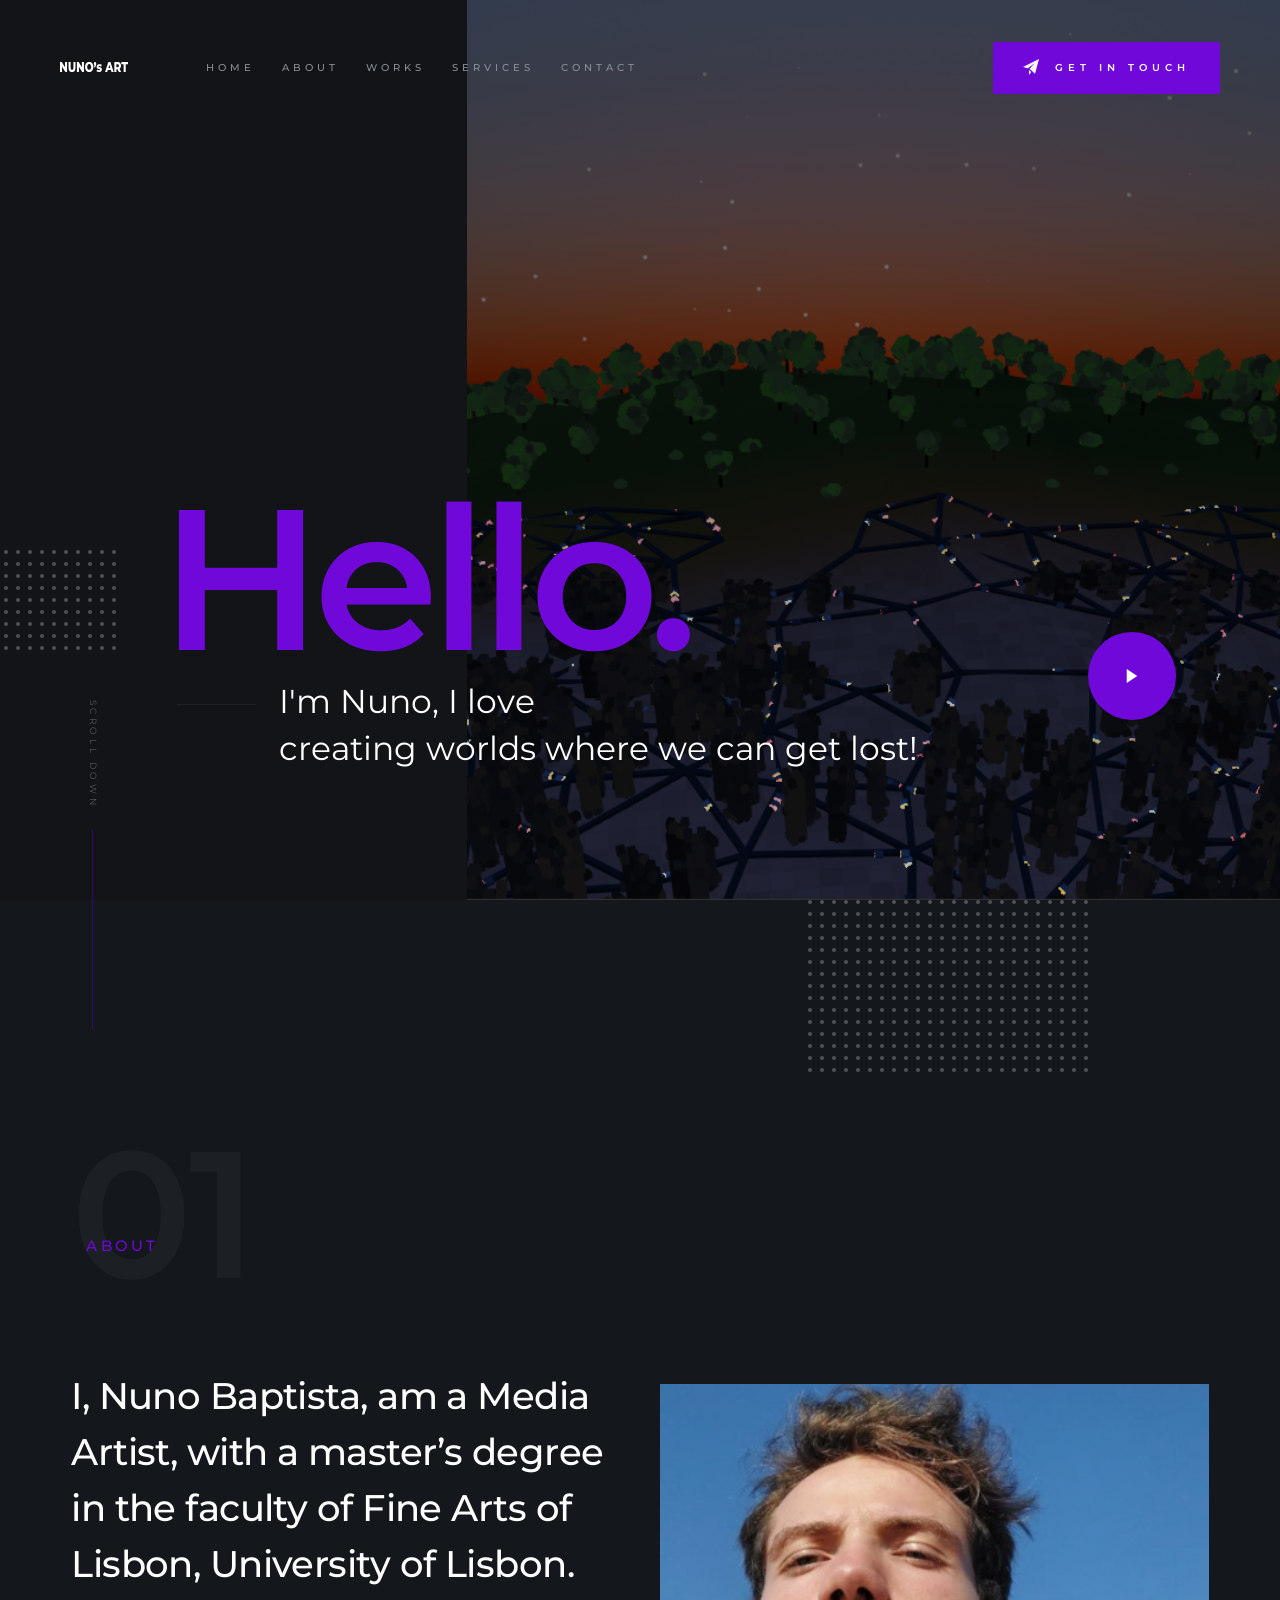
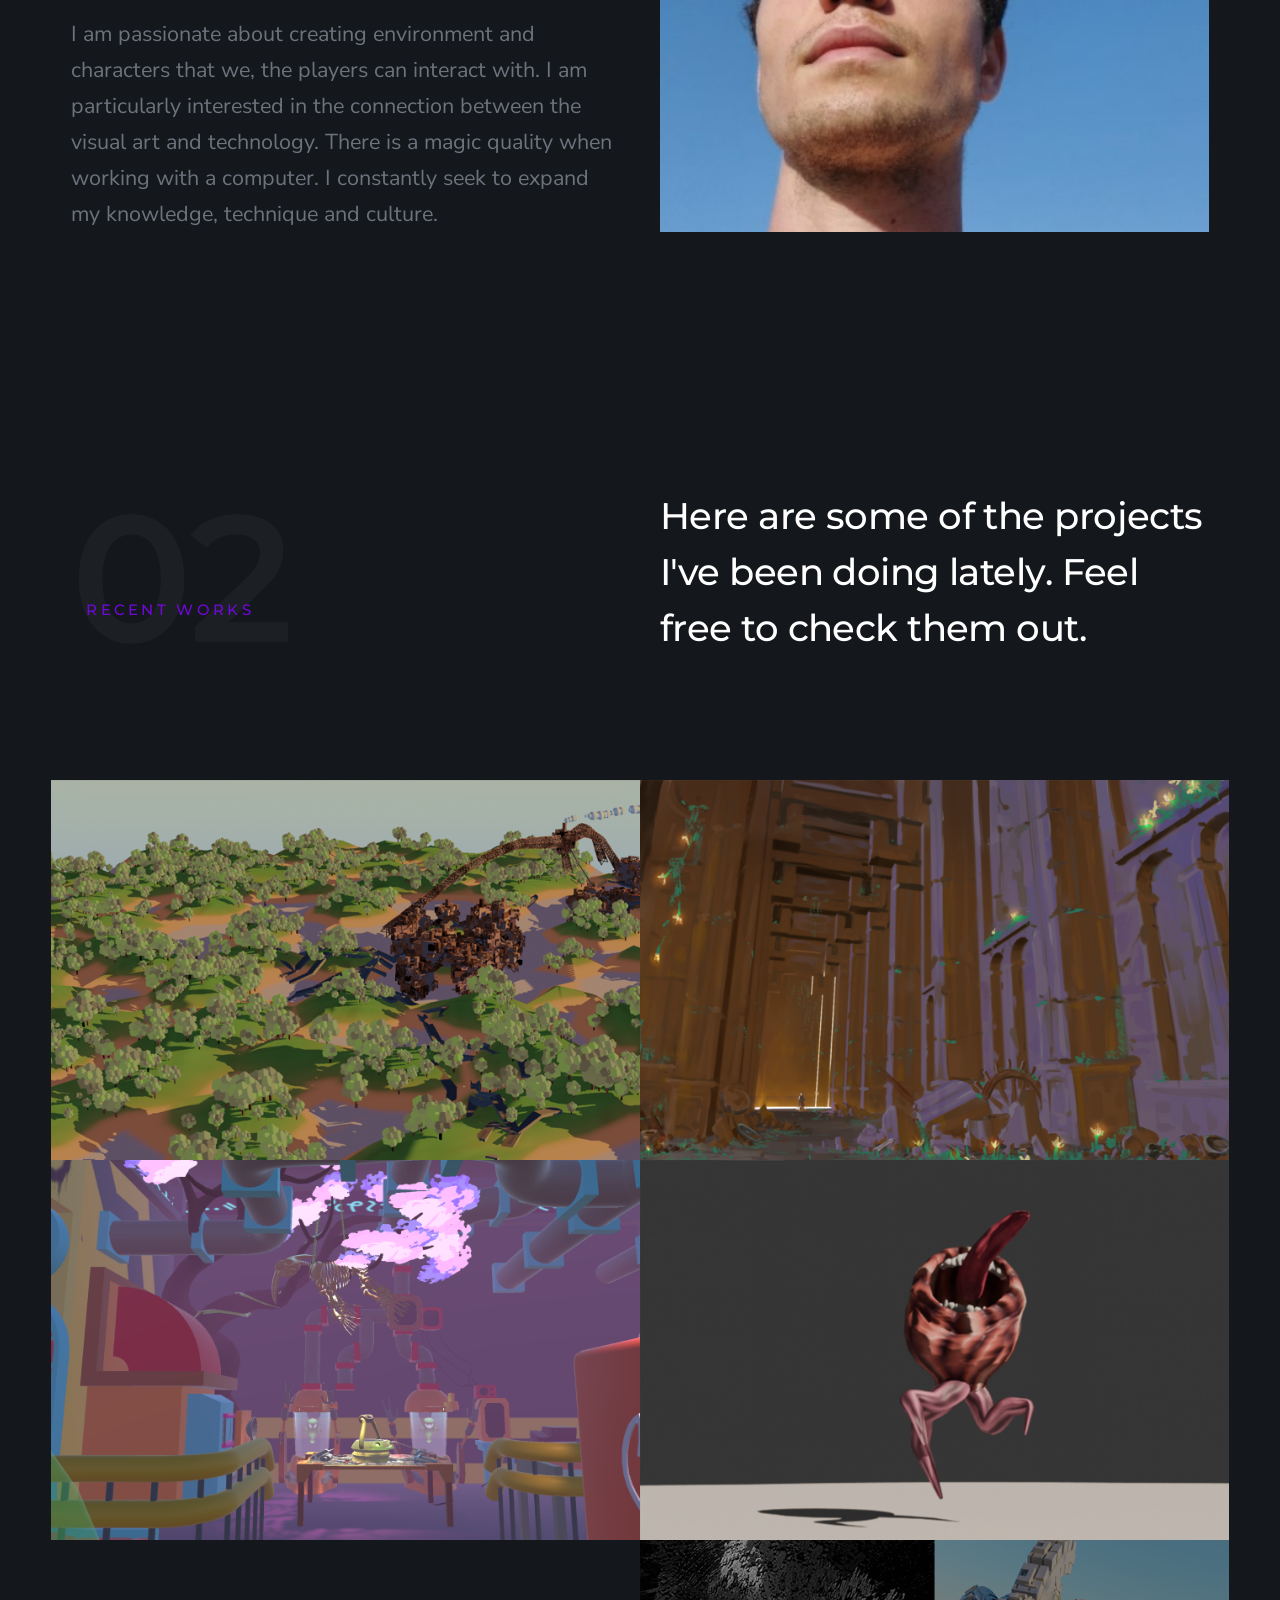
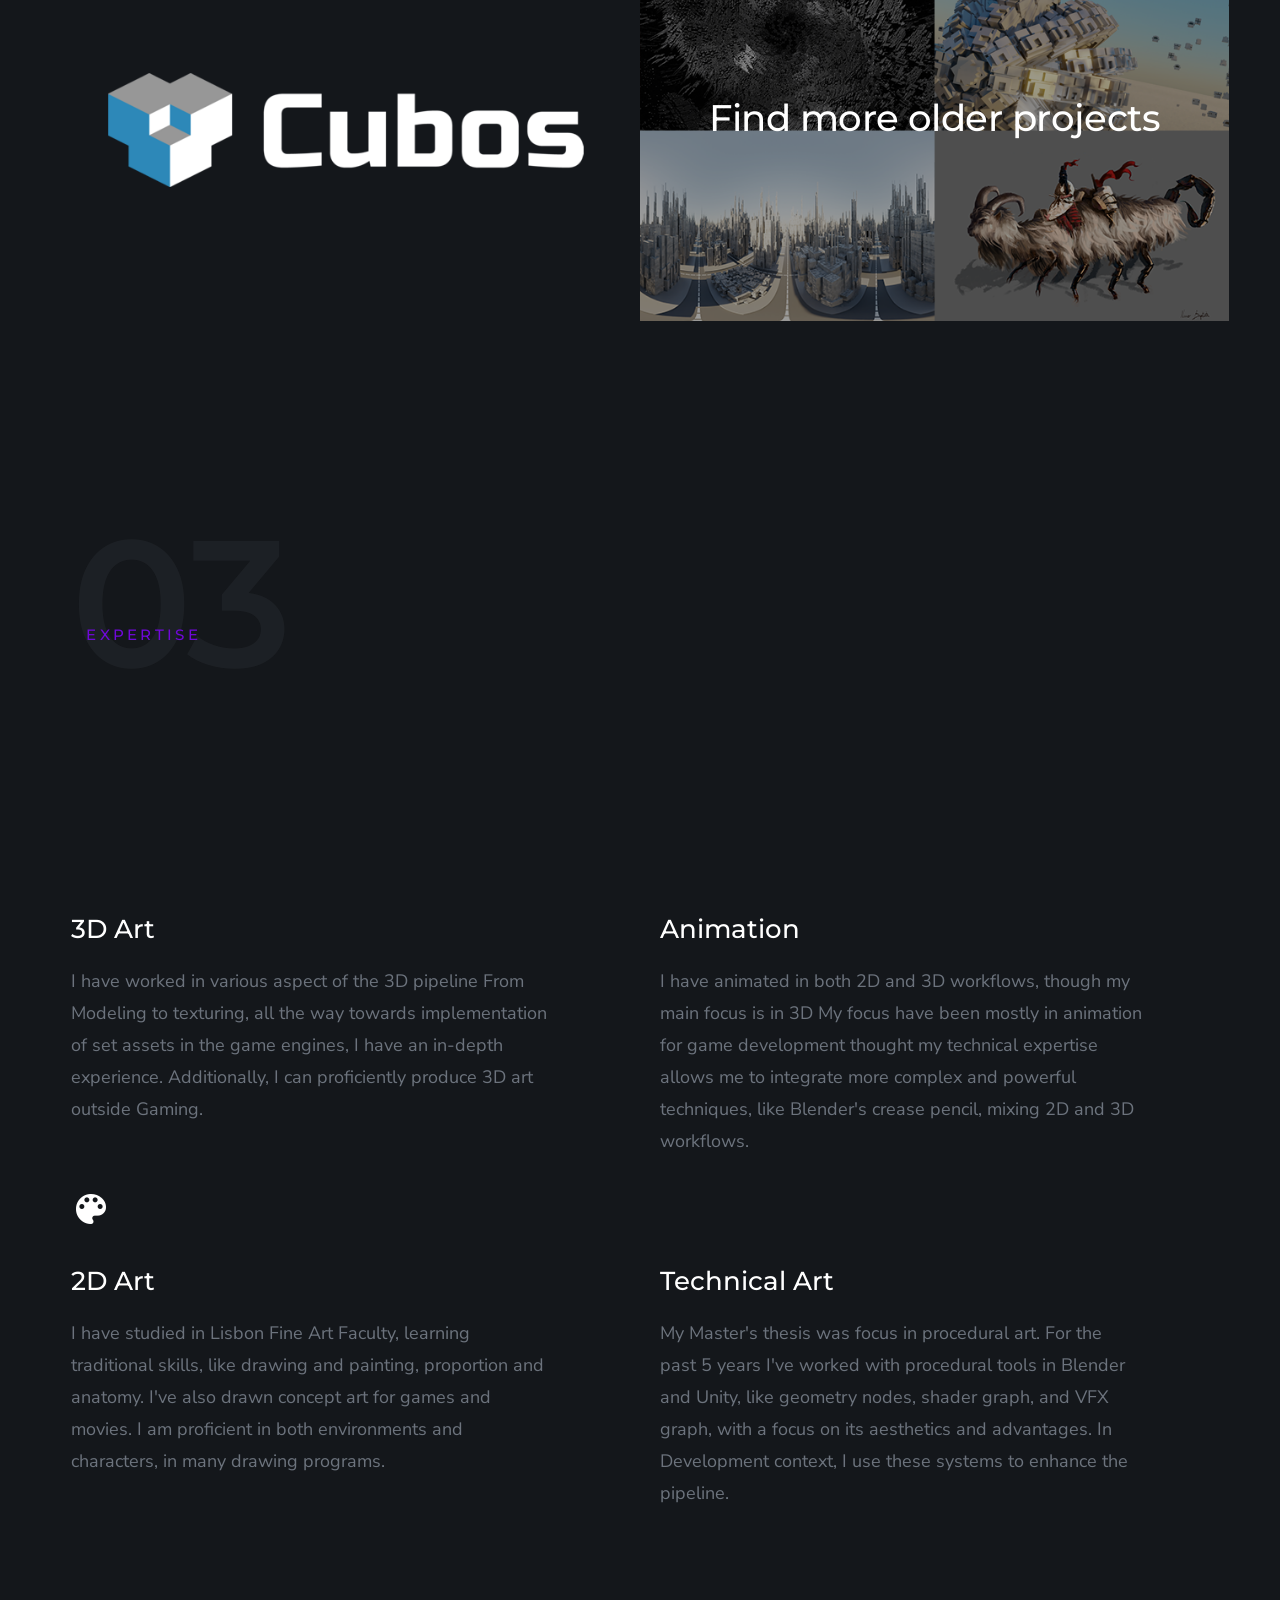
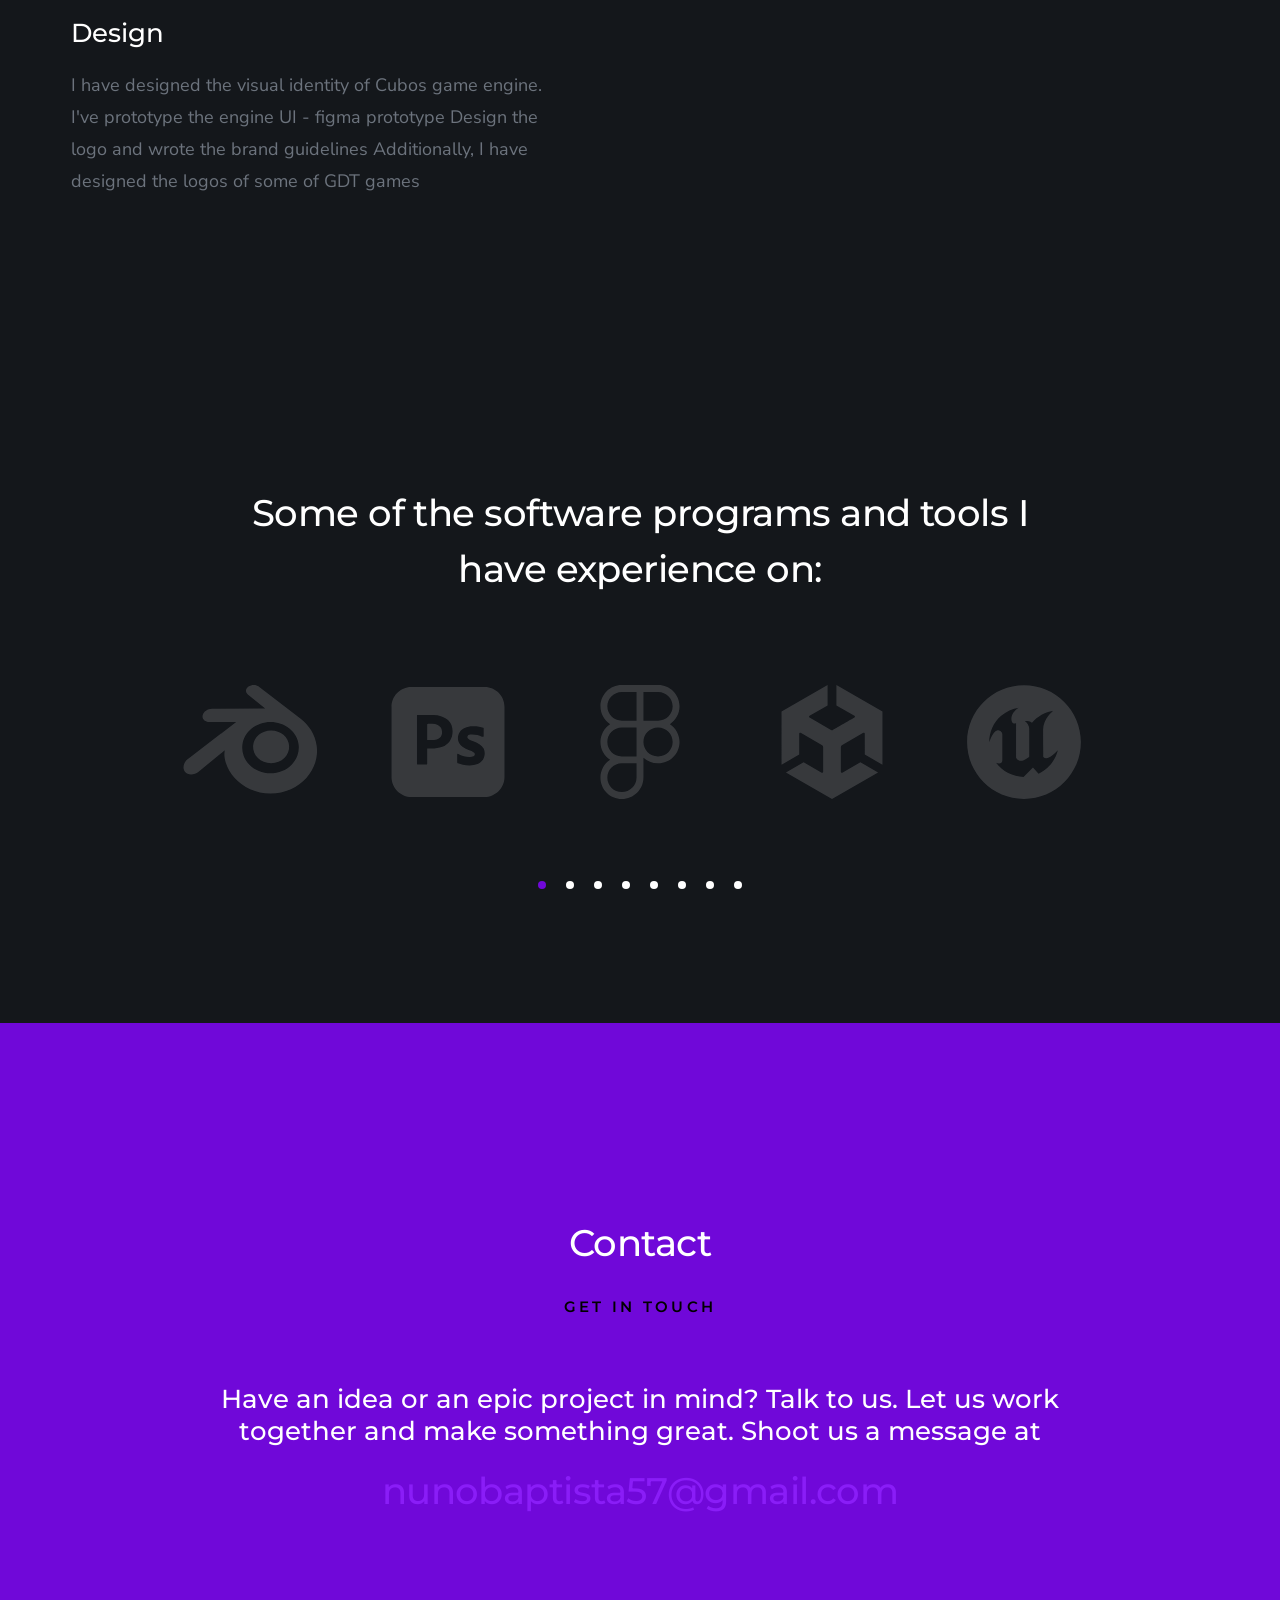
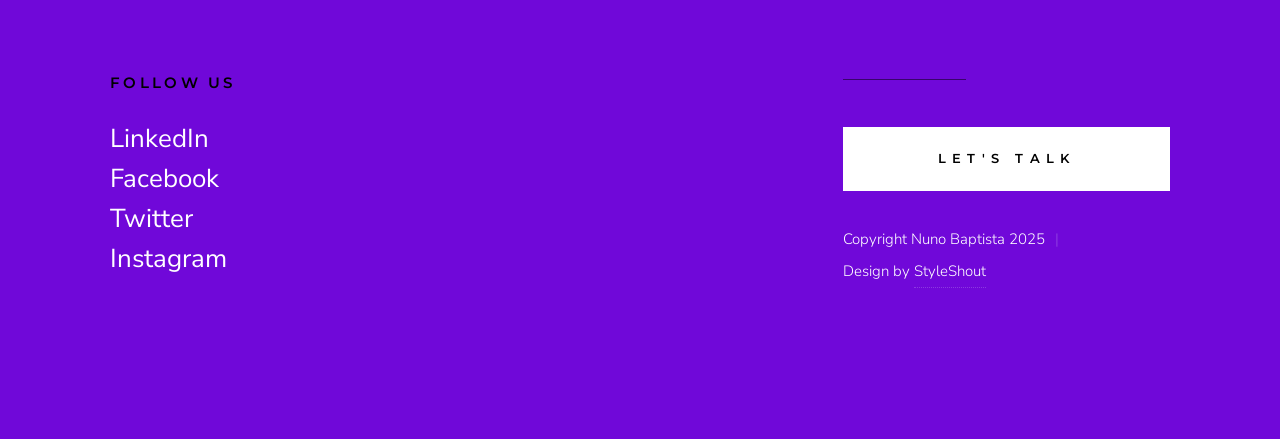
==== commit cb7234ab: "Index page finalization" ====
--- a/index.html
+++ b/index.html
@@ -17,6 +17,8 @@
     ================================================== -->
     <link rel="stylesheet" href="css/styles.css">
     <link rel="stylesheet" href="css/vendor.css">
+<!-- icons -->
+    <link href="https://fonts.googleapis.com/icon?family=Material+Icons" rel="stylesheet">
 
     <!-- script
     ================================================== -->
@@ -25,10 +27,13 @@
 
     <!-- favicons
     ================================================== -->
-    <link rel="apple-touch-icon" sizes="180x180" href="apple-touch-icon.png">
+<!--    <link rel="apple-touch-icon" sizes="180x180" href="apple-touch-icon.png">-->
+    <link rel="apple-touch-icon" sizes="180x180" href="NunoLogo.svg">
     <link rel="icon" type="image/png" sizes="32x32" href="favicon-32x32.png">
     <link rel="icon" type="image/png" sizes="16x16" href="favicon-16x16.png">
     <link rel="manifest" href="site.webmanifest">
+    
+    
 
 </head>
 
@@ -64,7 +69,16 @@
                 <ul class="s-header__nav">
                     <li><a class="smoothscroll" href="#hero" title="Intro">Home</a></li>
                     <li><a class="smoothscroll" href="#about" title="About">About</a></li>
-                    <li><a class="smoothscroll" href="#portfolio" title="Works">Works</a></li>
+                    <li class="dropdown">
+                        <a class="smoothscroll" href="#portfolio" title="Works">Works</a>
+<!--                        <button class="dropbtn">Works</button>-->
+                        <div class="dropdown-content">
+                            <a href="DigitalHorizon.html">Digital Horizon</a>
+                            <a href="illustration.html">Illustration</a>
+<!--                            <a href="#">Link 3</a>-->
+                        </div>
+                    </li>
+<!--                    <li><a class="smoothscroll" href="#portfolio" title="Works">Works</a></li>-->
                     <li><a class="smoothscroll" href="#services" title="Services">Services</a></li>
                     <li><a class="smoothscroll" href="#contact" title="contact">Contact</a></li>
                 </ul>
@@ -101,12 +115,12 @@
                     creating worlds where we can get lost!</p>
     
                     <footer>
-                        <div class="s-hero__content-social">
-                            <!-- <a href="#0"><i class="fab fa-facebook-f" aria-hidden="true"></i></a>-->
+<!--                        <div class="s-hero__content-social">
+                            &lt;!&ndash; <a href="#0"><i class="fab fa-facebook-f" aria-hidden="true"></i></a>&ndash;&gt;
                             <a href="#0"><i class="fab fa-twitter" aria-hidden="true"></i></a>
                             <a href="#0"><i class="fab fa-instagram" aria-hidden="true"></i></a>
                             <a href="#0"><i class="fab fa-dribbble" aria-hidden="true"></i></a>
-                        </div>
+                        </div>-->
                     </footer>
                 </div>
 
@@ -114,7 +128,8 @@
         </div>
 
         <div class="s-hero__video">
-            <a class="s-hero__video-link" href="https://www.youtube.com/watch?v=3ctd_ZLvLGo" data-lity="">
+            <a class="s-hero__video-link" href="https://youtu.be/AI7HMxoL_OY" data-lity="">
+<!--                https://youtu.be/KUvc3AHeHtE https://www.youtube.com/watch?v=3ctd_ZLvLGo-->
                 <svg xmlns="http://www.w3.org/2000/svg" width="24" height="24" viewBox="0 0 24 24"><path d="M21 12l-18 12v-24z"/></svg>
                 <span class="s-hero__video-text">Play Video</span>
             </a>
@@ -150,12 +165,16 @@
                 </h1>
 
                 <p class="lead" data-aos="fade-up">
-                    I am passionate about creating environment and characters that we, the players can interact with. I am particularly interested in the connection between the visual and 
+                    I am passionate about creating environment and characters that we, the players can interact with. 
+                    I am particularly interested in the connection between the visual art and technology.
+                    There is a magic quality when working with a computer.
+                    I constantly seek to expand my knowledge, technique and culture.
+                    
                 </p>
             </div>
 
             <div class="column large-6 w-900-stack s-about__photo-block">
-                <div class="s-about__photo" data-aos="fade-up"></div>
+                <div class="s-about__photo" style="background-image: url(/images/profile_pic.png)" data-aos="fade-up"></div>
             </div>
         </div>
 <!--
@@ -246,77 +265,81 @@
             <div class="column" data-aos="fade-up">
                 <div class="folio-item">
                     <div class="folio-item__thumb">
-                        <a class="folio-item__thumb-link" href="images/portfolio/gallery/g-music-life.jpg" title="Music Life" data-size="1050x700">
-                            <img src="images/portfolio/music-life.jpg" 
-                                 srcset="images/portfolio/music-life.jpg 1x, images/portfolio/music-life@2x.jpg 2x" alt="">
+                        <a class="folio-item__thumb-link" href="images/NunoPortfolio/FloraDebris@1x.png" title="Flora and Debris" data-size="1050x700">
+                            <img src="images/NunoPortfolio/FloraDebris@1x.png" 
+                                 srcset="images/NunoPortfolio/FloraDebris@1x.png 1x, images/NunoPortfolio/FloraDebris@2x.png 2x" alt="">
                         </a>
                     </div>
                     <div class="folio-item__info">
-                        <div class="folio-item__cat">Frontend Design</div>
-                        <h4 class="folio-item__title">Music Life</h4>
-                    </div>
-                    <a href="https://www.behance.net/" target="_blank" title="Project Link" class="folio-item__project-link">Project Link</a>
+                        <div class="folio-item__cat">Environments</div>
+                        <h4 class="folio-item__title">Illustration and Concept Art</h4>
+                    </div>
+                    <a href="illustration.html" target="_blank" title="Project Link" class="folio-item__project-link">Project Link</a>
                     <div class="folio-item__caption">
-                        <p>Vero molestiae sed aut natus excepturi. Et tempora numquam. Temporibus iusto quo.Unde dolorem corrupti neque nisi.</p>
+                        <p>Illustration and Concept Art of .</p>
                     </div>
                 </div>
             </div> <!-- end column -->
+
             <div class="column" data-aos="fade-up">
                 <div class="folio-item">
                     <div class="folio-item__thumb">
-                        <a class="folio-item__thumb-link" href="images/portfolio/gallery/g-oi-logo.jpg" Title="OI Logo" data-size="1050x700">
-                            <img src="images/portfolio/oi-logo.jpg.jpg" 
-                                 srcset="images/portfolio/oi-logo.jpg 1x, images/portfolio/oi-logo@2x.jpg 2x" alt="">
+                        <a class="folio-item__thumb-link" href="images/NunoPortfolio/ECO@1x.png" title="The Ecosphere Project" data-size="1050x700">
+                            <img src="images/NunoPortfolio/ECO@1x.png" 
+                                 srcset="images/NunoPortfolio/ECO@1x.png 1x, images/NunoPortfolio/ECO@2x.png 2x" alt="">
                         </a>
                     </div>
                     <div class="folio-item__info">
-                        <div class="folio-item__cat">Branding</div>
-                        <h4 class="folio-item__title">OI Logo</h4>
-                    </div>
-                    <a href="https://www.behance.net/" target="_blank" title="Project Link" class="folio-item__project-link">Project Link</a>
+                        <div class="folio-item__cat">Game</div>
+                        <h4 class="folio-item__title">The Ecosphere Project</h4>
+                    </div>
+                    <a href="https://nomig.itch.io/the-ecosphere-project" target="_blank" title="Project Link" class="folio-item__project-link">Project Link</a>
                     <div class="folio-item__caption">
-                        <p>Vero molestiae sed aut natus excepturi. Et tempora numquam. Temporibus iusto quo.Unde dolorem corrupti neque nisi.</p>
+                        <p>The Ecosphere Project is a simulation game where your objective is to keep the Ecosystem alive in the given time.</p>
                     </div>
                 </div>
             </div> <!-- end column -->
+            
             <div class="column" data-aos="fade-up">
                 <div class="folio-item">
                     <div class="folio-item__thumb">
-                        <a class="folio-item__thumb-link" href="images/portfolio/gallery/g-corrugated-sheets.jpg" title="Corrugated Sheets" data-size="1050x700">
-                            <img src="images/portfolio/corrugated-sheets.jpg" 
-                                 srcset="images/portfolio/corrugated-sheets.jpg 1x, images/portfolio/corrugated-sheets@2x.jpg 2x" alt="">
+                        <a class="folio-item__thumb-link" href="images/NunoPortfolio/BigMouth@1x.png" title="Big Mouth" data-size="1050x700">
+                            <img src="images/NunoPortfolio/BigMouth@1x.png"
+                                 srcset="images/NunoPortfolio/BigMouth@1x.png 1x, images/NunoPortfolio/BigMouth@2x.png 2x" alt="">
                         </a>
                     </div>
                     <div class="folio-item__info">
-                        <div class="folio-item__cat">Frontend Design</div>
-                        <h4 class="folio-item__title">Corrugated Sheets</h4>
-                    </div>
-                    <a href="https://www.behance.net/" target="_blank" title="Project Link" class="folio-item__project-link">Project Link</a>
+                        <div class="folio-item__cat">3D Art</div>
+                        <h4 class="folio-item__title">ArtStation page</h4>
+                    </div>
+                    <a href="https://www.artstation.com/nunobaptista57" target="_blank" title="Project Link" class="folio-item__project-link">
+                        Page Link
+                    </a>
                     <div class="folio-item__caption">
-                        <p>Vero molestiae sed aut natus excepturi. Et tempora numquam. Temporibus iusto quo.Unde dolorem corrupti neque nisi.</p>
+                        <p>At Art station you can find my more technical art.</p>
                     </div>
                 </div>
             </div> <!-- end column -->
+
             <div class="column" data-aos="fade-up">
                 <div class="folio-item">
                     <div class="folio-item__thumb">
-                        <a class="folio-item__thumb-link" href="images/portfolio/gallery/g-woodcraft.jpg" target="_blank" title="Sand Dunes" data-size="1050x700">
-                            <img src="images/portfolio/woodcraft.jpg" 
-                                 srcset="images/portfolio/woodcraft.jpg 1x, images/portfolio/woodcraft@2x.jpg 2x" alt="">
+                        <a class="folio-item__thumb-link" href="images/NunoPortfolio/CubosLogo.png" title="Cubos Logo" data-size="1050x700">
+                            <img src="images/NunoPortfolio/CubosLogo.png"
+                                 srcset="images/NunoPortfolio/CubosLogo.png 1x, images/NunoPortfolio/CubosLogo@2x.png 2x" alt="">
                         </a>
                     </div>
                     <div class="folio-item__info">
-                        <div class="folio-item__cat">Frontend Design</div>
-                        <h4 class="folio-item__title">Wooocraft</h4>
-                    </div>
-                    <a href="https://www.behance.net/" target="_blank" title="Project Link" class="folio-item__project-link">
-                        Project Link
-                    </a>
+                        <div class="folio-item__cat">Branding</div>
+                        <h4 class="folio-item__title">Cubos Logo</h4>
+                    </div>
+                    <a href="https://cubosengine.org/03-is-here.html" target="_blank" title="Project Link" class="folio-item__project-link">Project Link</a>
                     <div class="folio-item__caption">
-                        <p>Vero molestiae sed aut natus excepturi. Et tempora numquam. Temporibus iusto quo.Unde dolorem corrupti neque nisi.</p>
+                        <p>A new visual identity aimed at providing a more cohesive and professional look to an increasingly defined and completed game engine.</p>
                     </div>
                 </div>
             </div> <!-- end column -->
+            
             <div class="column" data-aos="fade-up">
                 <!--
                 <div class="folio-item">
@@ -344,9 +367,13 @@
                     
                 </a>
                 images/portfolio_copy/findMore.png -->
-                <a href="portfolio.html" title="Project Link" style="display: flex; align-items: center; justify-content: center; height: 100%; background-image: url('images/portfolio_copy/findMore.png'); background-size: cover; background-position: center; text-decoration: none; background-color: rgba(0, 0, 0, 0.5);">
+                <a href="https://sites.google.com/edu.ulisboa.pt/nunobaptistaportfolio/" target="_blank" title="Project Link" 
+                   style="display: flex; align-items: center; justify-content: center; height: 100%; background-image: 
+                   url('images/portfolio_copy/findMore.png'); background-size: cover; background-position: center; 
+                   text-decoration: none; background-color: rgba(0, 0, 0, 0.5);">
+<!--                    portfolio.html-->
                     <h1 class="display-1" data-aos="fade-up" style="text-align: center; color: white; padding: 20px; ">
-                        Find more projects
+                        Find more older projects
                     </h1>
                 </a>
 
@@ -366,7 +393,7 @@
                     <h3 class="h6">Expertise</h3>
                 </div>
             </div>
-            <div class="column large-6 w-900-stack">
+<!--            <div class="column large-6 w-900-stack">
                 <h1 class="display-1" data-aos="fade-up">
                     Deserunt rerum perspiciatis quaerat quam numquam assumenda neque.
                     Quis dolores totam voluptatibus.
@@ -379,12 +406,13 @@
                     similique eveniet earum. Consectetur dolores maxime quisquam voluptate magni.
                     Ut ex unde rem quod ipsum consequatur. blanditiis temporibus pariatur voluptatibus molestiae.
                 </p>
-            </div>
+            </div>-->
         </div>
 
         <div class="row block-large-1-2 block-tab-full s-services__services item-list">
             <div class="column item item-service" data-aos="fade-up">
-                <span class="service-icon service-icon--product-design"></span>
+<!--                <span class="service-icon service-icon&#45;&#45;product-design"></span>-->
+                <span class="service-icon material-icons" style="font-size: 40px">view_in_ar</span>
                 <h3 class="item-title">3D Art</h3>
                 <p>
                     I have worked in various aspect of the 3D pipeline
@@ -394,7 +422,8 @@
                 </p>
             </div>
             <div class="column item item-service" data-aos="fade-up">
-                <span class="service-icon service-icon--branding"></span>
+<!--                <span class="service-icon service-icon&#45;&#45;branding"></span> -->
+                <span class="service-icon material-icons" style="font-size: 40px">animation</span>
                 <h3 class="item-title">Animation</h3>
                 <p>
                     I have animated in both 2D and 3D workflows, though my main focus is in 3D
@@ -404,7 +433,8 @@
                 </p>
             </div>
             <div class="column item item-service" data-aos="fade-up">
-                <span class="service-icon service-icon--frontend"></span>
+<!--                <span class="service-icon service-icon&#45;&#45;frontend"></span>-->
+                <span class="service-icon material-icons" style="font-size: 40px">palette</span>
                 <h3 class="item-title">2D Art</h3>
                 <p>
                     I have studied in Lisbon Fine Art Faculty, learning traditional skills,
@@ -414,7 +444,8 @@
                 </p>
             </div>
             <div class="column item item-service" data-aos="fade-up">
-                <span class="service-icon service-icon--research"></span>
+<!--                <span class="service-icon service-icon&#45;&#45;research"></span>-->
+                <span class="service-icon material-icons" style="font-size: 40px">flood</span>
                 <h3 class="item-title">Technical Art</h3>
                 <p>
                     My Master's thesis was focus in procedural art.
@@ -434,7 +465,8 @@
                 </p>
             </div>-->
             <div class="column item item-service" data-aos="fade-up">
-                <span class="service-icon service-icon--ecommerce"></span>
+<!--                <span class="service-icon service-icon&#45;&#45;ecommerce"></span>-->
+                <span class="service-icon material-icons" style="font-size: 40px">draw_abstract</span>
                 <h3 class="item-title">Design</h3>
                 <p>
                     I have designed the visual identity of Cubos game engine.
@@ -525,7 +557,7 @@
 
             <div class="column large-8 medium-12">
                 <div class="row">
-                    <div class="column large-7 tab-12 s-footer__block">
+<!--                    <div class="column large-7 tab-12 s-footer__block">
                         <h4 class="h6">Where to Find Us</h4>
         
                         <p>
@@ -534,16 +566,17 @@
                         94043  US <br>
                         <a href="tel:197-543-2345">+197 543 2345</a>
                         </p>
-                    </div>
+                    </div>-->
         
                     <div class="column large-5 tab-12 s-footer__block">
                         <h4 class="h6">Follow Us</h4>
         
                         <ul class="s-footer__list">
+                            <li><a href="https://www.linkedin.com/in/nunobaptista57/" target="_blank">LinkedIn</a></li>
                             <li><a href="#0">Facebook</a></li>
                             <li><a href="#0">Twitter</a></li>
                             <li><a href="#0">Instagram</a></li>
-                            <li><a href="#0">Dribbble</a></li>
+                            
                         </ul>
                     </div>
                 </div>
@@ -553,7 +586,7 @@
                 <a href="mailto:nunobaptista57@gmail.com" target="_blank"  class="btn h-full-width">Let's Talk</a>
 
                 <div class="ss-copyright">
-                    <span>Copyright Flare 2020</span> 
+                    <span>Copyright Nuno Baptista 2025</span> 
                     <span>Design by <a href="https://www.styleshout.com/" target="_blank" >StyleShout</a></span>
                 </div>
             </div>
--- a/css/styles.css
+++ b/css/styles.css
@@ -2505,6 +2505,70 @@
  *
  * ------------------------------------------------------------------- */
 
+
+/* Dropdown Button */
+.dropbtn {
+    background-color: transparent;
+    text-align: left;
+    /*color: var(--color-gray-8);*/
+    /*padding: 4px ;*/
+    color: var(--color-text);
+    /*font-weight: 500;*/
+    font-size: 1rem;
+    /*line-height: 2rem;*/
+    text-transform: uppercase;
+    /*letter-spacing: .4em;*/
+    border: none;
+}
+
+/* The container <div> - needed to position the dropdown content */
+.dropdown {
+    position: relative;
+    
+    display: inline-block;
+}
+
+/* Dropdown Content (Hidden by Default) */
+.dropdown-content {
+    display: none;
+    position: absolute;
+    /*background-color: #f1f1f1;*/
+    min-width: 160px;
+
+    max-height: 8px;
+    /*box-shadow: 0px 4px 8px 0px var(--color-gray-8);*/
+    z-index: 1;
+}
+
+/* Links inside the dropdown */
+.dropdown-content a {
+    color: white;
+    /*padding:  16px;*/
+    text-decoration: none;
+    background-color: black;
+    display: block;
+}
+
+/* Change color of dropdown links on hover */
+.dropdown-content a:hover {
+    background-color: var(--color-gray-8);
+    /*background-color: black;*/
+    color: white;
+}
+
+/* Show the dropdown menu on hover */
+.dropdown:hover .dropdown-content {
+    display: block;
+    background-color: black;
+    color: white;
+}
+
+/* Change the background color of the dropdown button when the dropdown content is shown */
+.dropdown:hover .dropbtn {background-color: transparent;    color: white;}
+
+
+
+
 /* ------------------------------------------------------------------- 
  * ## additional typo styles
  * ------------------------------------------------------------------- */
@@ -4057,7 +4121,7 @@
 }
 
 .s-about__photo {
-    background-image: url(../images/about-photo.jpg);
+    /*background-image: url(../images/about-photo.jpg);*/
     background-repeat: no-repeat;
     background-position: center;
     background-size: cover;
@@ -4105,7 +4169,11 @@
 }
 
 .spacer {
-    height: 80px; /* This will create 20px of space */
+    height: 80px; /* This will create some px of space */
+}
+
+.midspacer {
+    height: 40px; /* This will create some px of space */
 }
 
 /* ------------------------------------------------------------------- 
@@ -4187,6 +4255,7 @@
 
 .service-icon {
     display: block;
+    color:#FFFFFF;
     width: calc(2.25 * var(--space));
     height: calc(2.25 * var(--space));
     background-repeat: no-repeat;
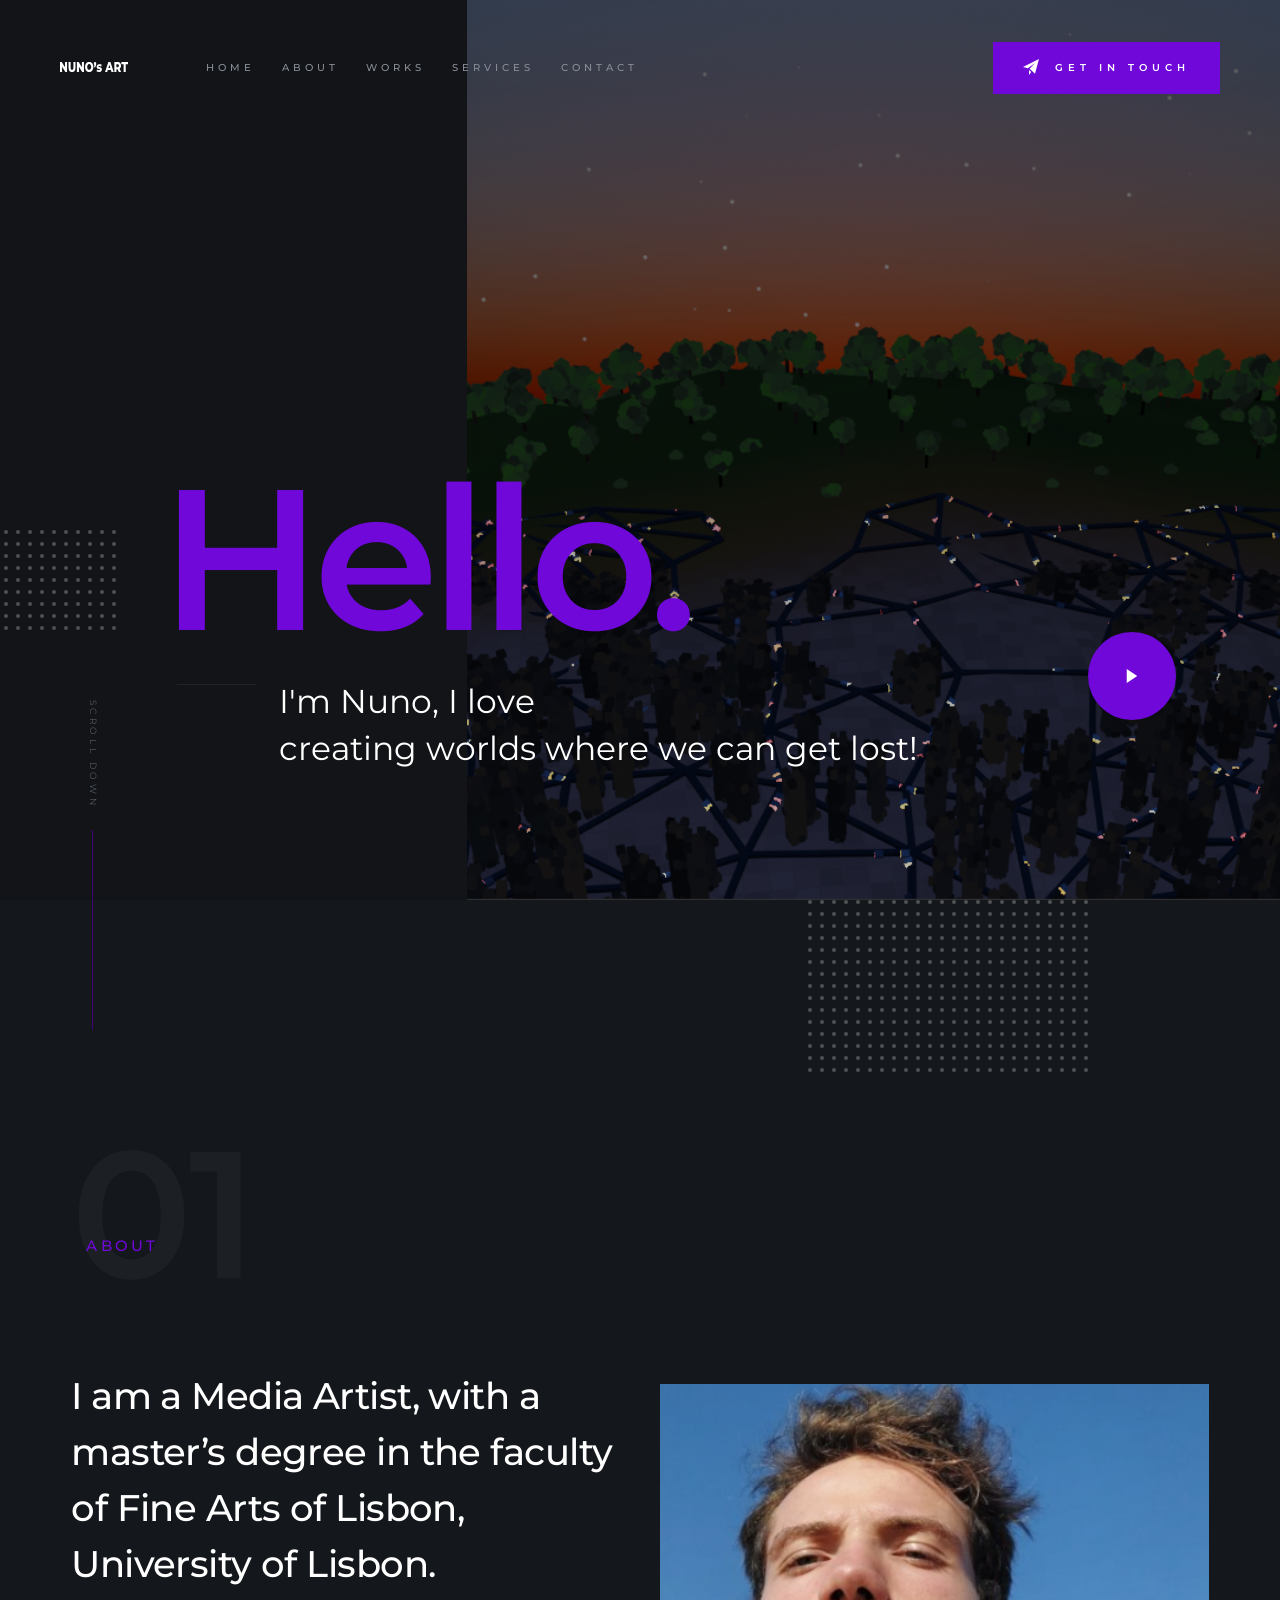
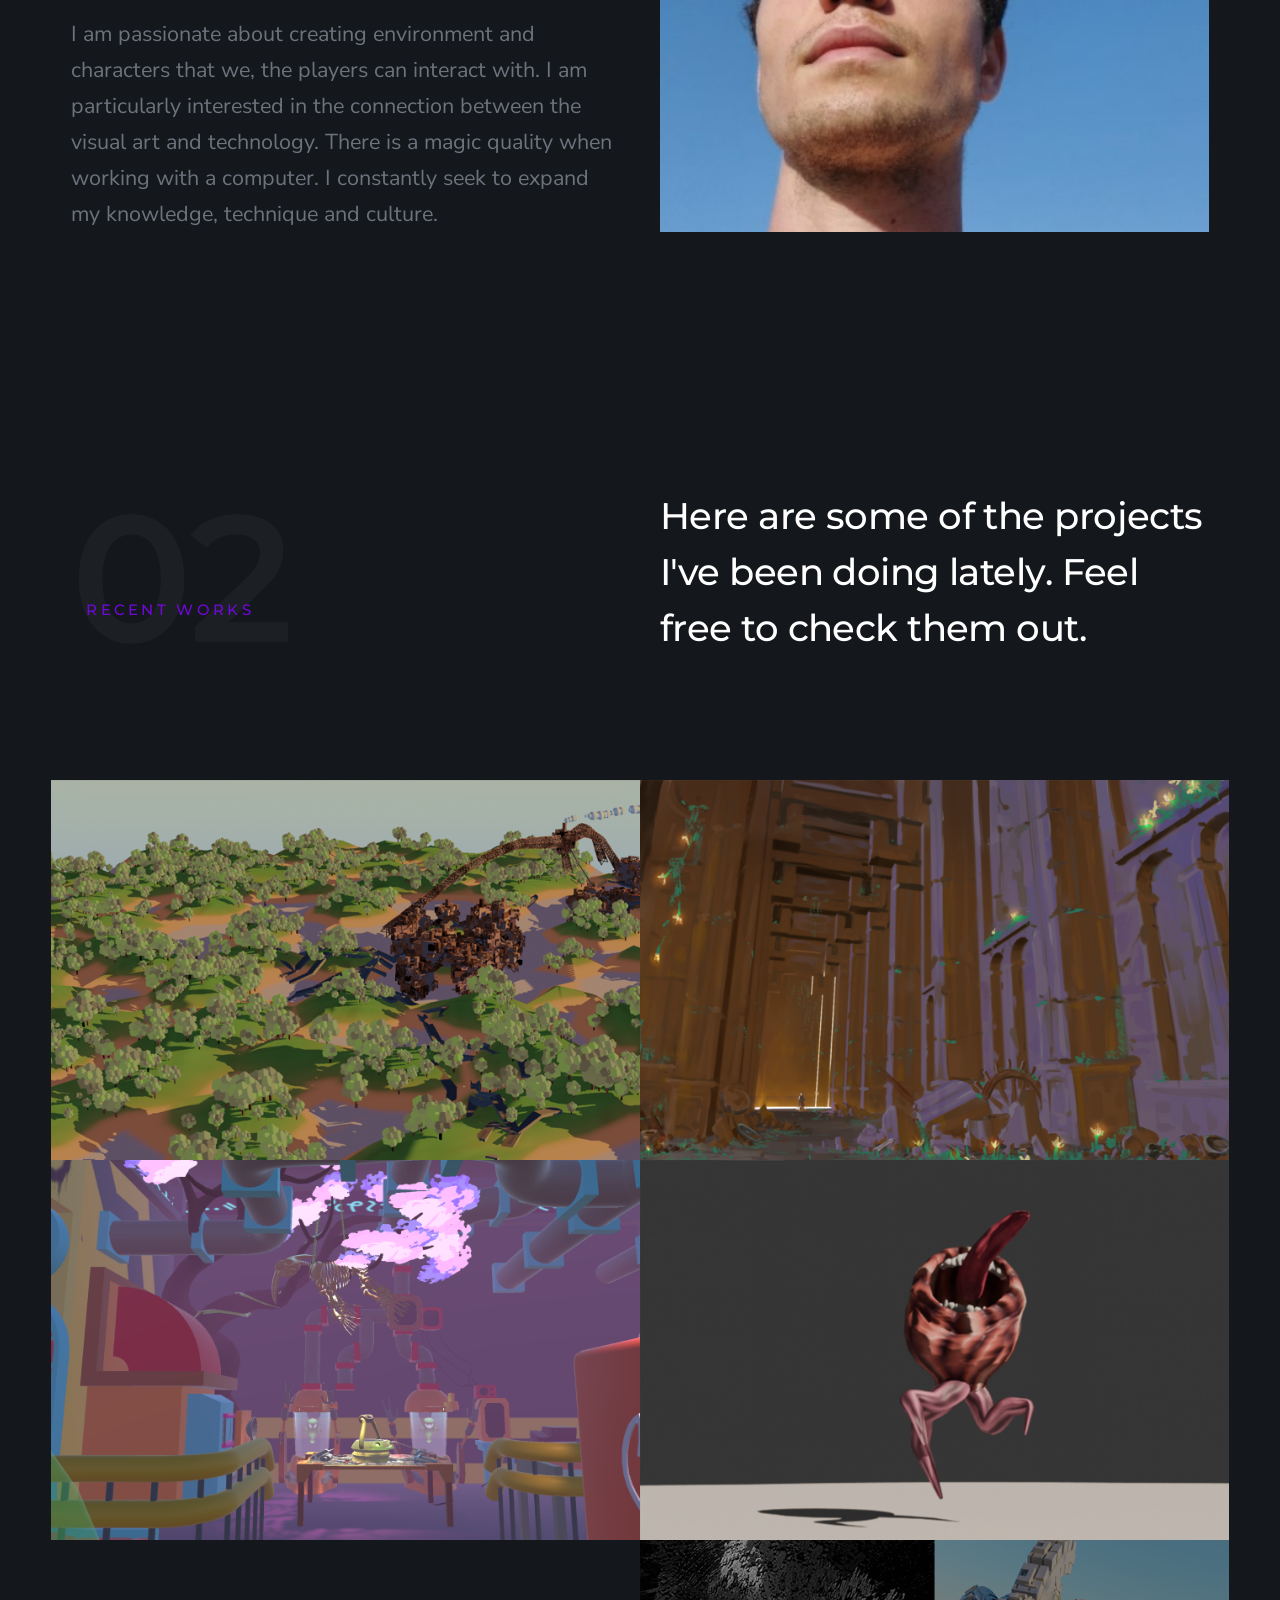
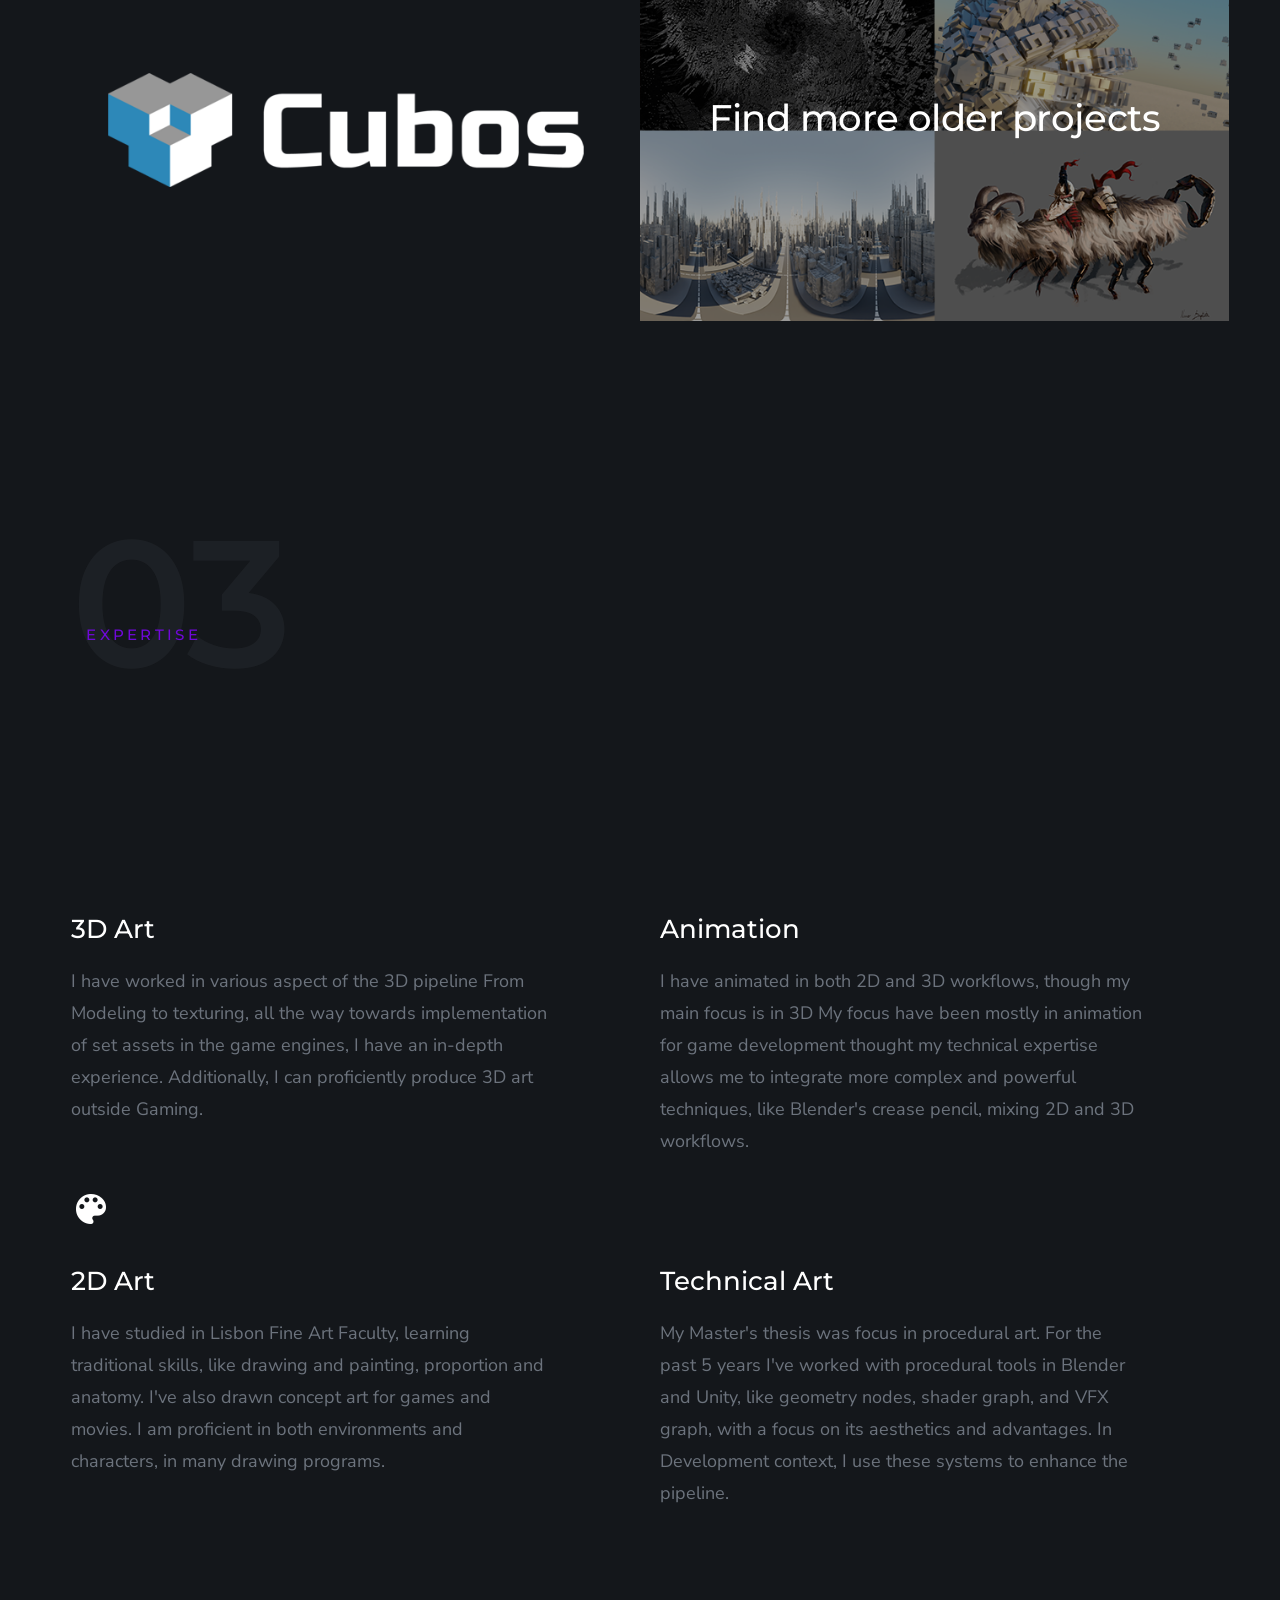
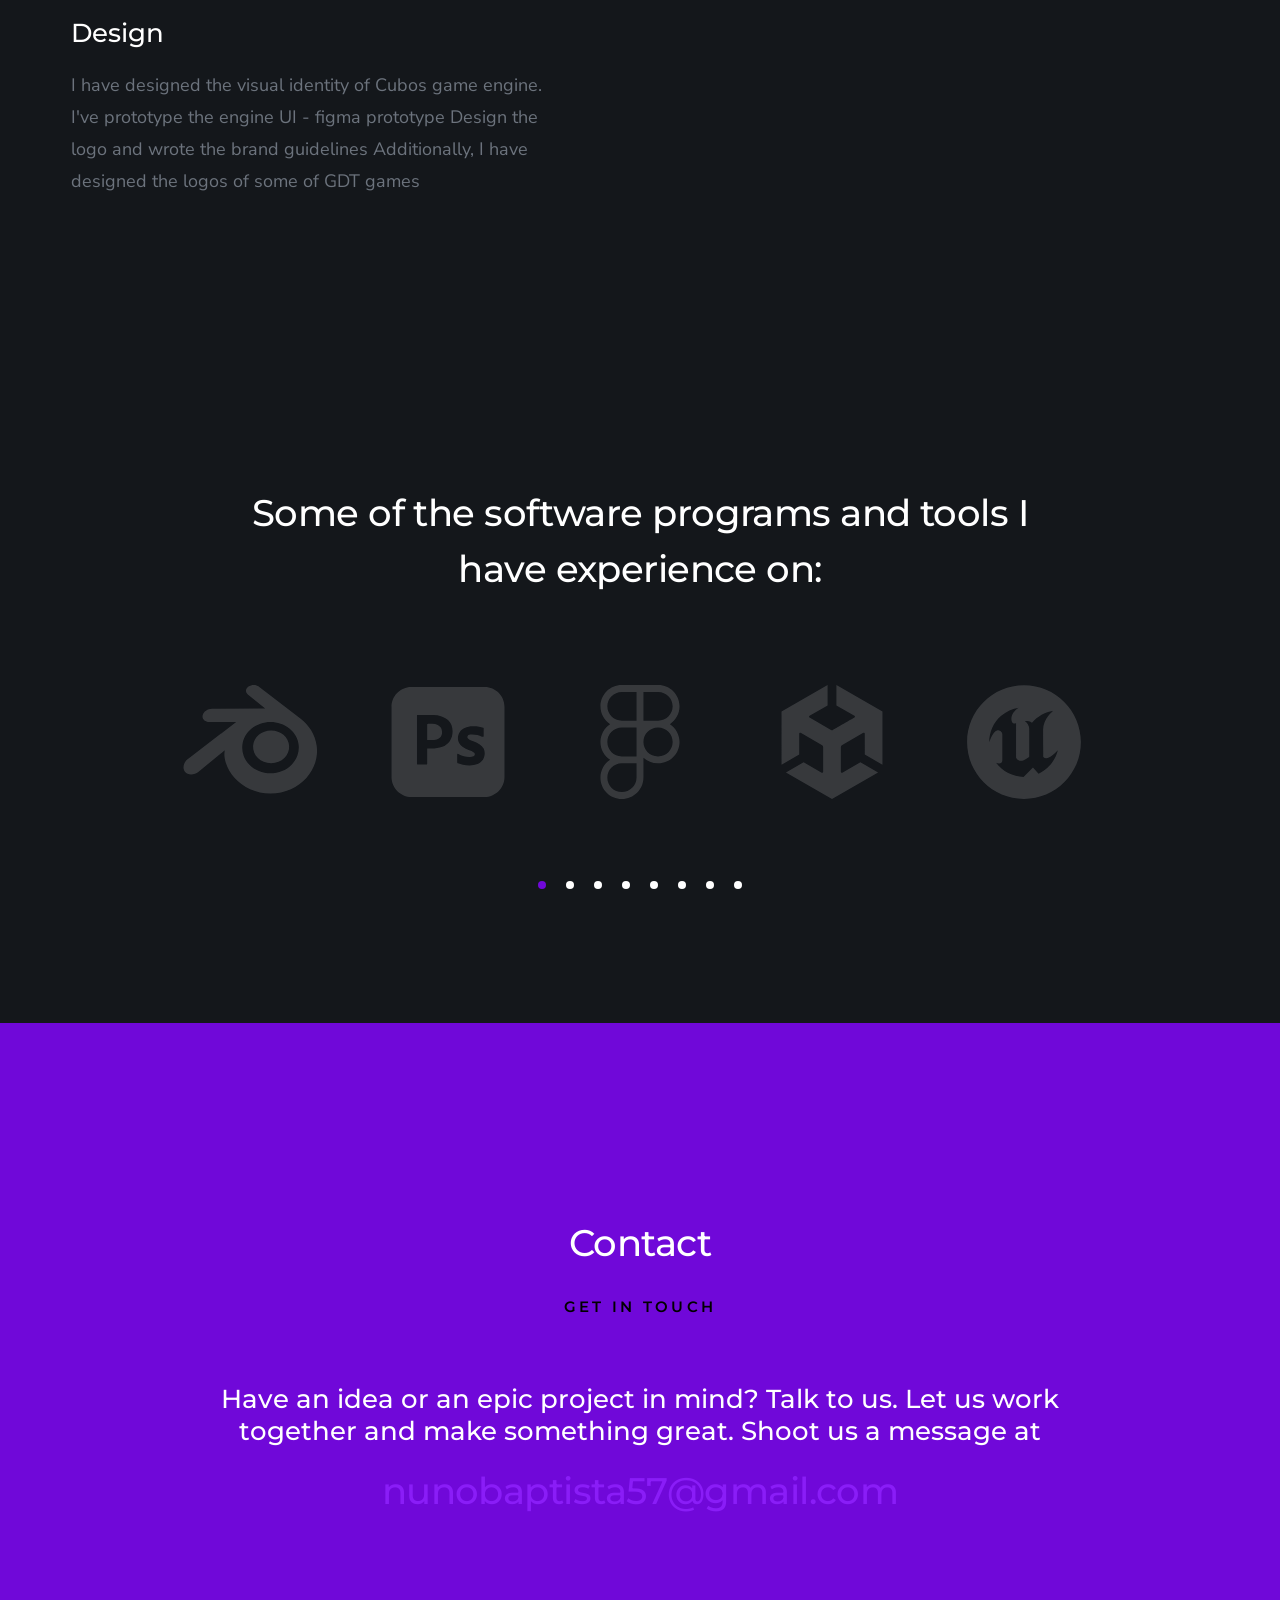
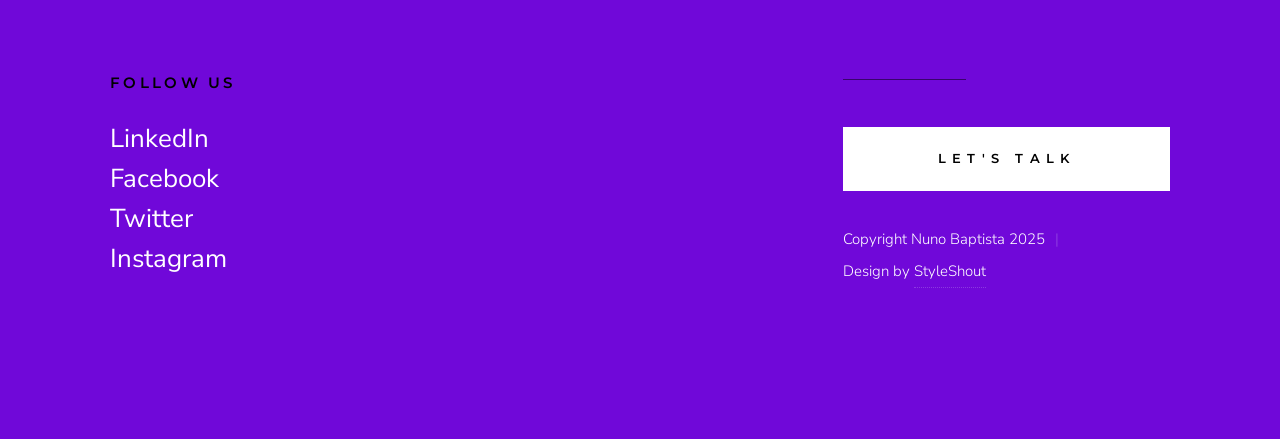
==== commit c7fa2b0b: "mobile title size fix" ====
--- a/index.html
+++ b/index.html
@@ -76,6 +76,7 @@
                             <a href="DigitalHorizon.html">Digital Horizon</a>
                             <a href="illustration.html">Illustration</a>
 <!--                            <a href="#">Link 3</a>-->
+                            <a href="Design.html">Design</a>
                         </div>
                     </li>
 <!--                    <li><a class="smoothscroll" href="#portfolio" title="Works">Works</a></li>-->
@@ -110,7 +111,7 @@
                 <h1>Hello.</h1>
                 <div class="s-hero__content-about">
 
-                    <p>
+                    <p style="padding-top: 20px">
                     I'm Nuno, I love <br>
                     creating worlds where we can get lost!</p>
     
@@ -161,7 +162,7 @@
 
             <div class="column large-6 w-900-stack s-about__intro-text">
                 <h1 class="display-1" data-aos="fade-up">
-                    I, Nuno Baptista, am a Media Artist, with a master’s degree in the faculty of Fine Arts of Lisbon, University of Lisbon.
+                    I am a Media Artist, with a master’s degree in the faculty of Fine Arts of Lisbon, University of Lisbon.
                 </h1>
 
                 <p class="lead" data-aos="fade-up">
@@ -274,7 +275,7 @@
                         <div class="folio-item__cat">Environments</div>
                         <h4 class="folio-item__title">Illustration and Concept Art</h4>
                     </div>
-                    <a href="illustration.html" target="_blank" title="Project Link" class="folio-item__project-link">Project Link</a>
+                    <a href="illustration.html" title="Project Link" class="folio-item__project-link">Project Link</a>
                     <div class="folio-item__caption">
                         <p>Illustration and Concept Art of .</p>
                     </div>
@@ -331,11 +332,14 @@
                     </div>
                     <div class="folio-item__info">
                         <div class="folio-item__cat">Branding</div>
-                        <h4 class="folio-item__title">Cubos Logo</h4>
-                    </div>
-                    <a href="https://cubosengine.org/03-is-here.html" target="_blank" title="Project Link" class="folio-item__project-link">Project Link</a>
+                        <h4 class="folio-item__title">Design & Visual Identity</h4>
+                    </div>
+                    <a href="Design.html" title="Project Link" class="folio-item__project-link">Project Link</a>
                     <div class="folio-item__caption">
-                        <p>A new visual identity aimed at providing a more cohesive and professional look to an increasingly defined and completed game engine.</p>
+                        <p>
+                            Design projects, like a new visual identity aimed at providing a more cohesive and professional look 
+                            to an increasingly defined and completed game engine.
+                        </p>
                     </div>
                 </div>
             </div> <!-- end column -->
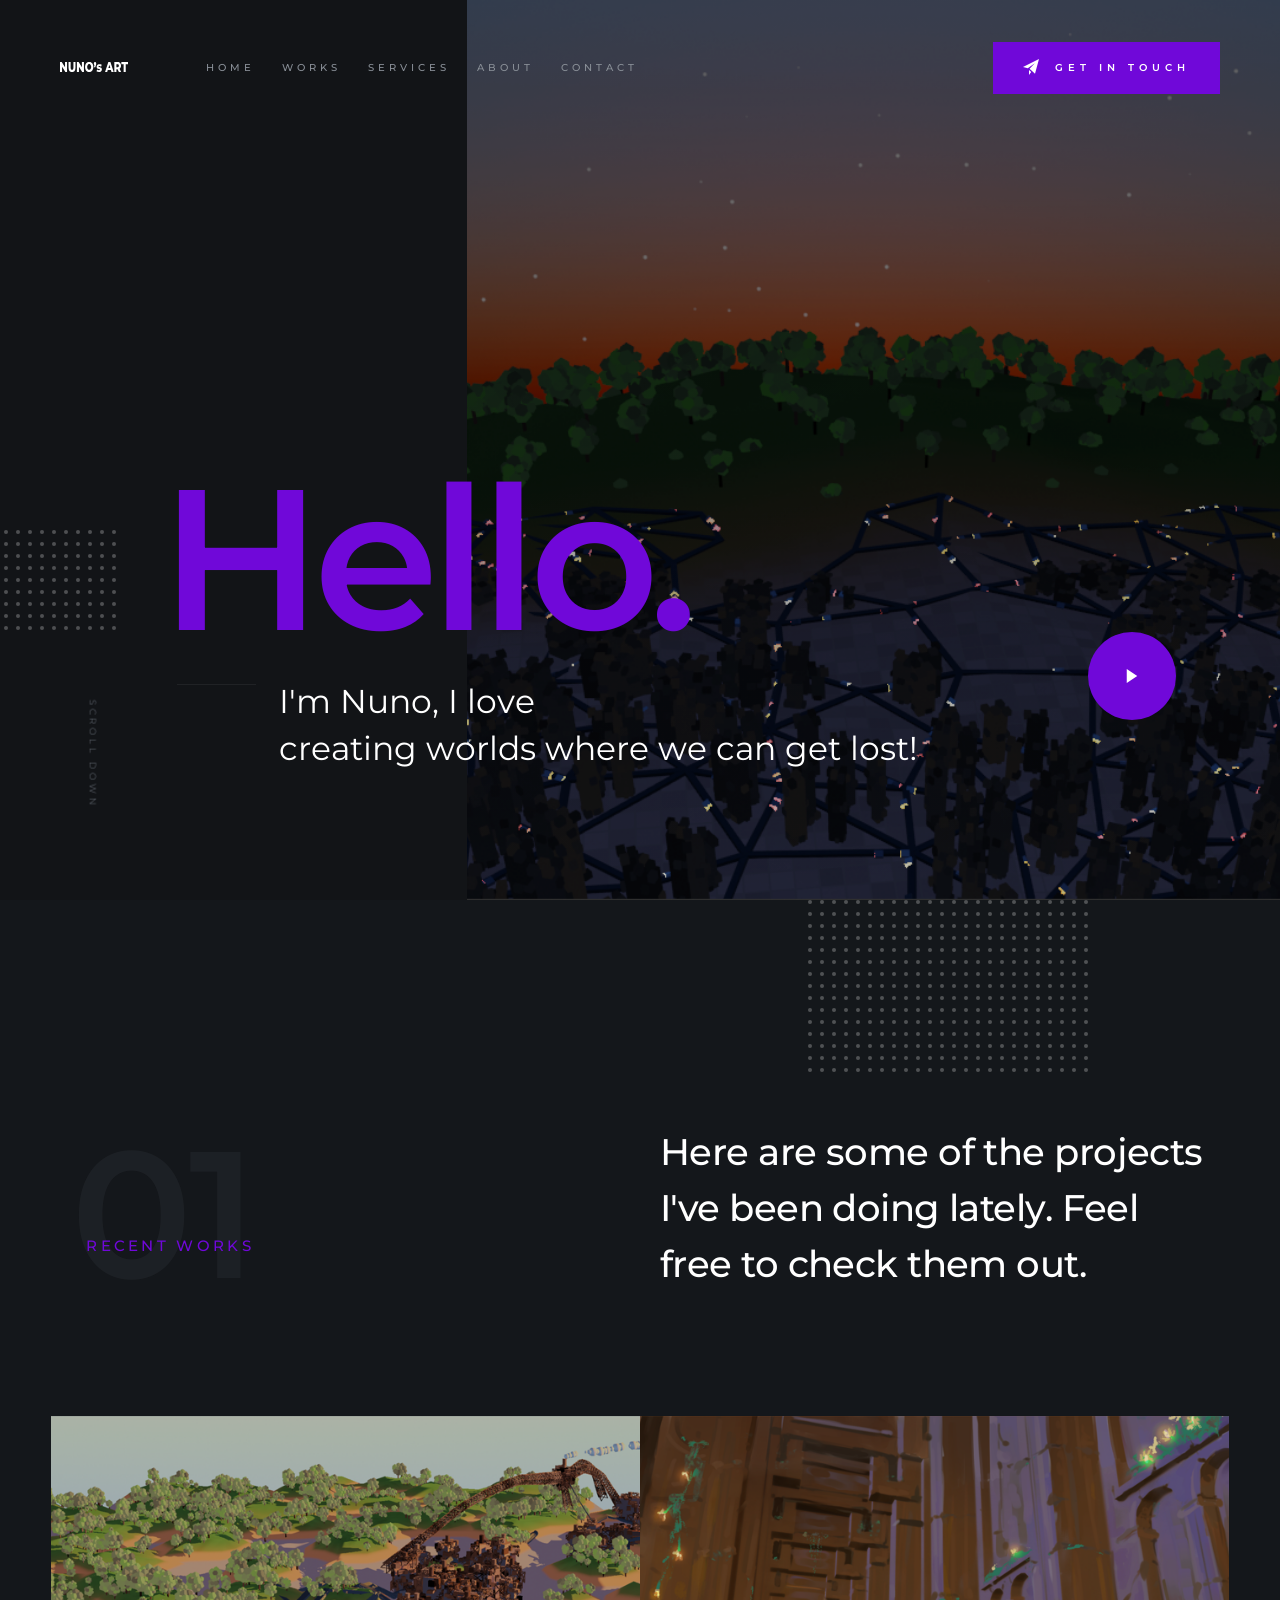
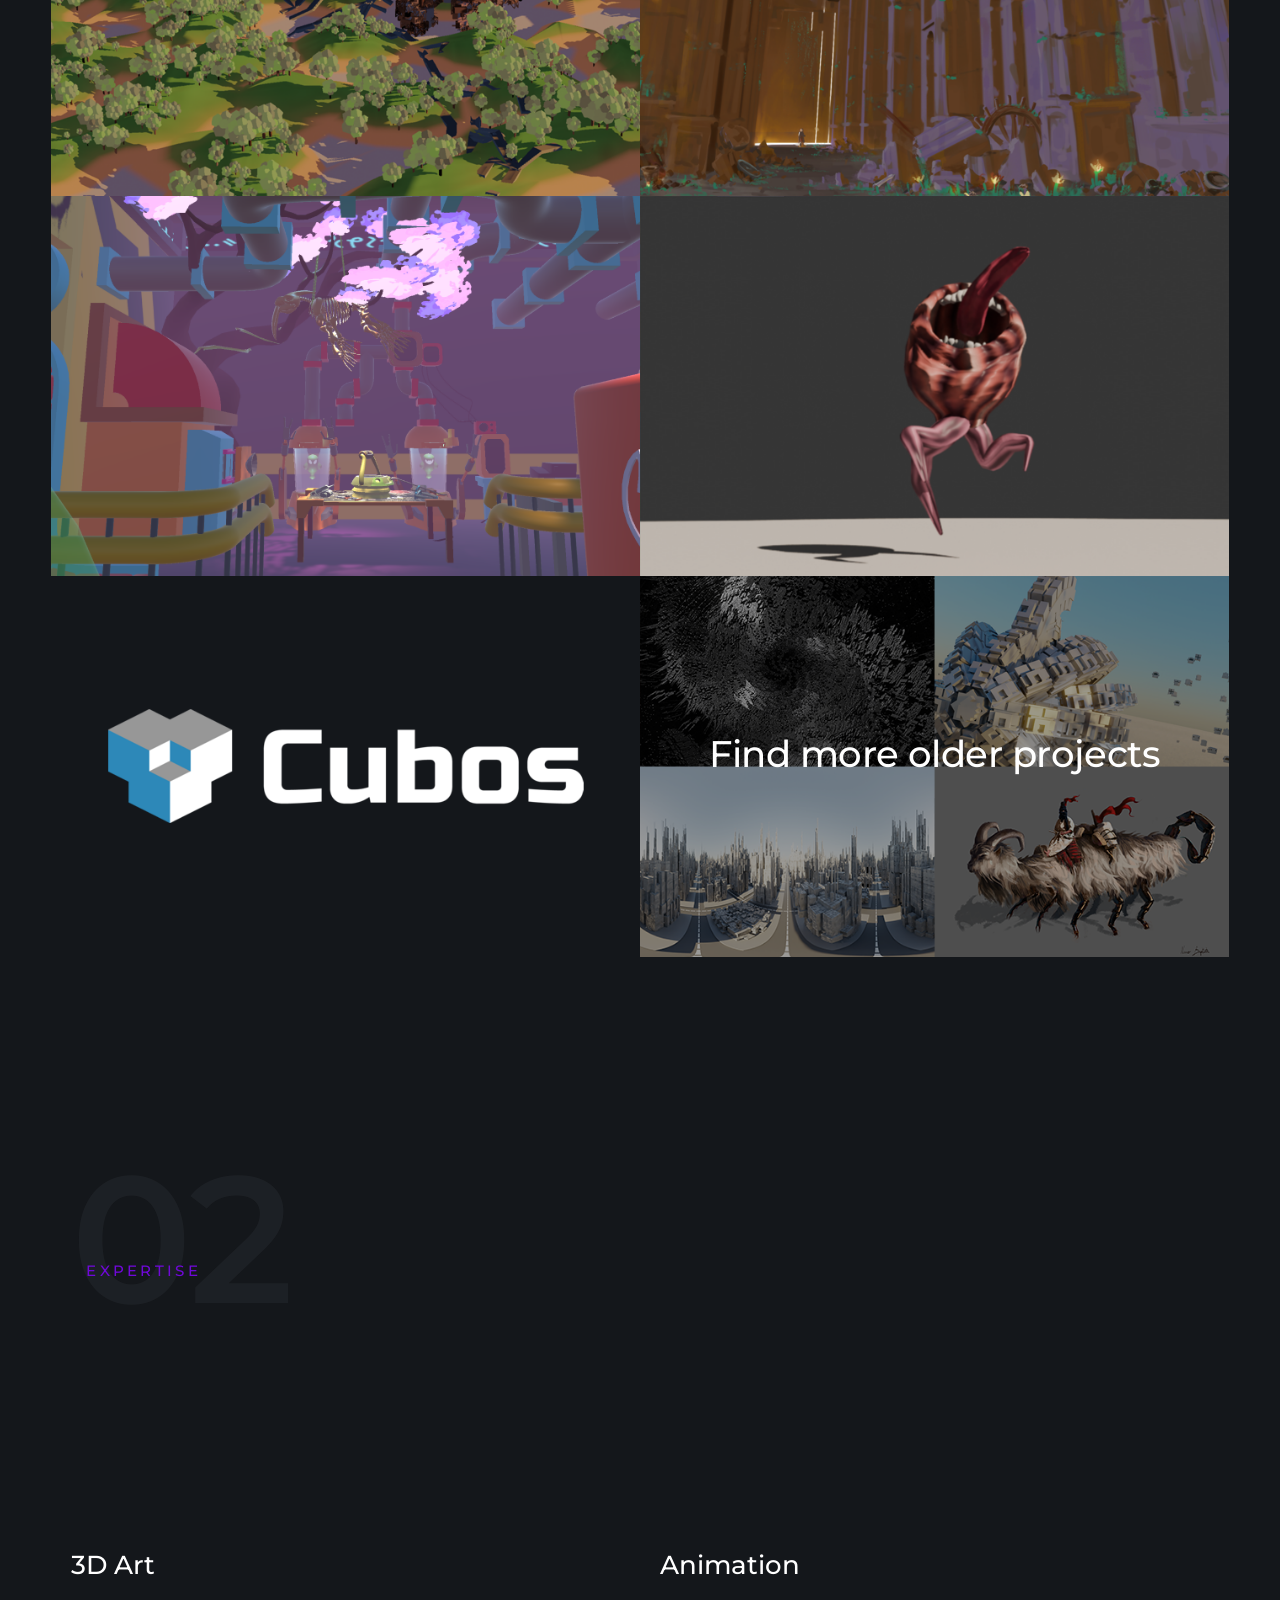
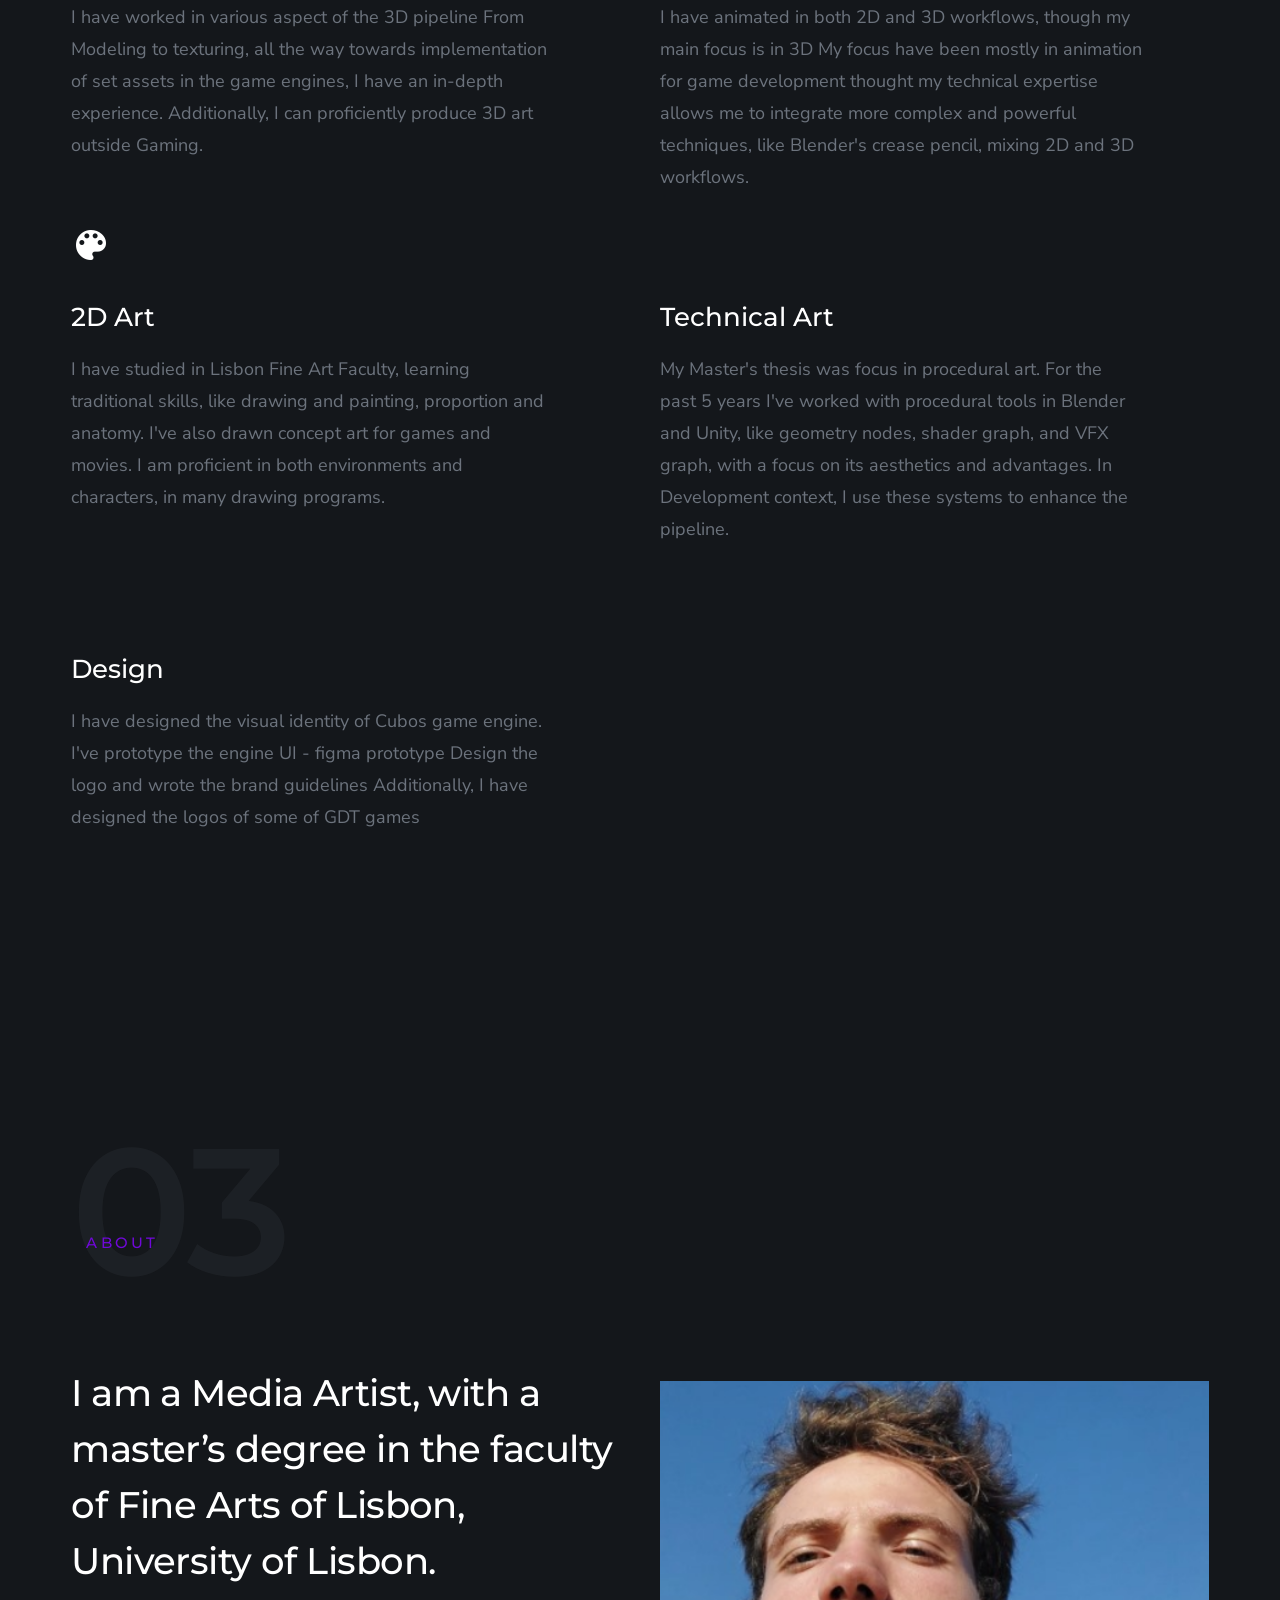
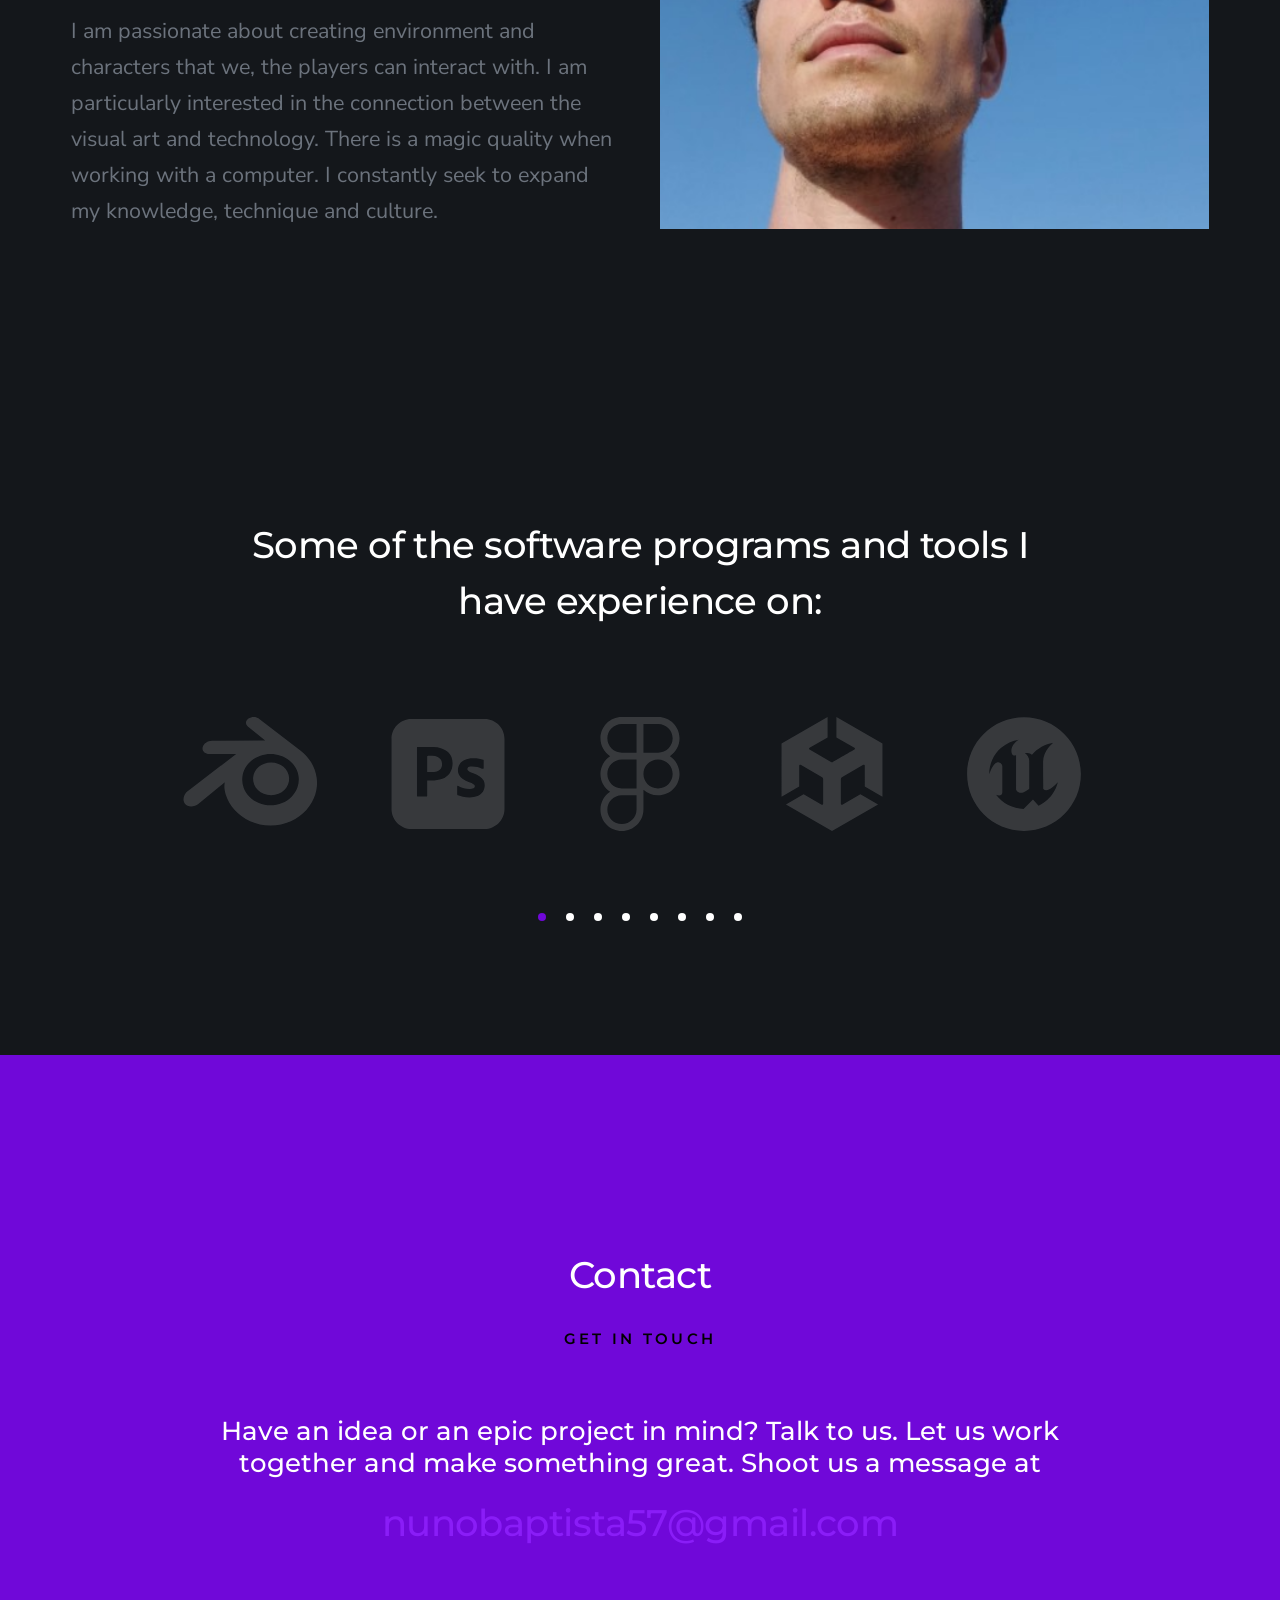
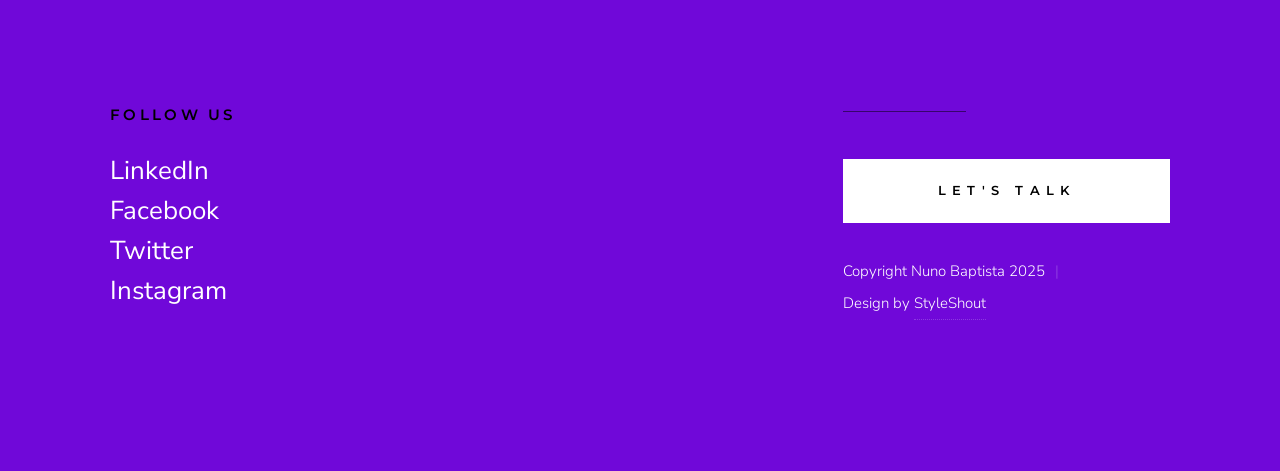
==== commit e3008eed: "Main page section reorder about was pushed to the end of the page" ====
--- a/index.html
+++ b/index.html
@@ -68,7 +68,7 @@
             <nav class="s-header__nav-wrap">
                 <ul class="s-header__nav">
                     <li><a class="smoothscroll" href="#hero" title="Intro">Home</a></li>
-                    <li><a class="smoothscroll" href="#about" title="About">About</a></li>
+
                     <li class="dropdown">
                         <a class="smoothscroll" href="#portfolio" title="Works">Works</a>
 <!--                        <button class="dropbtn">Works</button>-->
@@ -81,6 +81,7 @@
                     </li>
 <!--                    <li><a class="smoothscroll" href="#portfolio" title="Works">Works</a></li>-->
                     <li><a class="smoothscroll" href="#services" title="Services">Services</a></li>
+                    <li><a class="smoothscroll" href="#about" title="About">About</a></li>
                     <li><a class="smoothscroll" href="#contact" title="contact">Contact</a></li>
                 </ul>
             </nav> <!-- end s-header__nav-wrap -->
@@ -145,91 +146,16 @@
     </section> <!-- end s-hero -->
 
 
-    <!-- about
-    ================================================== -->
-    <section id="about" class="s-about">
-
-        <div class="horizontal-line"></div>
-
-        <div class="row">
-            <div class="column large-12">
-
-                <div class="section-title" data-num="01" data-aos="fade-up">
-                    <h3 class="h6">About</h3>
-                </div>
-
-            </div>
-
-            <div class="column large-6 w-900-stack s-about__intro-text">
-                <h1 class="display-1" data-aos="fade-up">
-                    I am a Media Artist, with a master’s degree in the faculty of Fine Arts of Lisbon, University of Lisbon.
-                </h1>
-
-                <p class="lead" data-aos="fade-up">
-                    I am passionate about creating environment and characters that we, the players can interact with. 
-                    I am particularly interested in the connection between the visual art and technology.
-                    There is a magic quality when working with a computer.
-                    I constantly seek to expand my knowledge, technique and culture.
-                    
-                </p>
-            </div>
-
-            <div class="column large-6 w-900-stack s-about__photo-block">
-                <div class="s-about__photo" style="background-image: url(/images/profile_pic.png)" data-aos="fade-up"></div>
-            </div>
-        </div>
-<!--
-
-        <div class="row block-large-1-2 block-tab-full s-about__process item-list">
-            <div class="column item item-process" data-aos="fade-up">
-                <h3 class="item-title">Define</h3>
-                <p>
-                Deserunt rerum perspiciatis quaerat quam numquam assumenda neque. 
-                Quis dolores totam voluptatibus molestiae non. Quae exercitationem 
-                cum numquam repudiandae. Beatae eum quae. Ut ex unde rem quod 
-                ipsum consequatur. blanditiis temporibus pariatur voluptatibus molestiae.
-                </p>
-            </div>
-            <div class="column item item-process" data-aos="fade-up">
-                <h3 class="item-title">Design</h3>
-                <p>
-                Deserunt rerum perspiciatis quaerat quam numquam assumenda neque. 
-                Quis dolores totam voluptatibus molestiae non. Quae exercitationem 
-                cum numquam repudiandae. Beatae eum quae. Ut ex unde rem quod 
-                ipsum consequatur. blanditiis temporibus pariatur voluptatibus molestiae.
-                </p>
-            </div>
-            <div class="column item item-process" data-aos="fade-up">
-                <h3 class="item-title">Build</h3>
-                <p>
-                Deserunt rerum perspiciatis quaerat quam numquam assumenda neque. 
-                Quis dolores totam voluptatibus molestiae non. Quae exercitationem 
-                cum numquam repudiandae. Beatae eum quae. Ut ex unde rem quod 
-                ipsum consequatur. blanditiis temporibus pariatur voluptatibus molestiae.
-                </p>
-            </div>
-            <div class="column item item-process" data-aos="fade-up">
-                <h3 class="item-title">Launch</h3>
-                <p>
-                Deserunt rerum perspiciatis quaerat quam numquam assumenda neque. 
-                Quis dolores totam voluptatibus molestiae non. Quae exercitationem 
-                cum numquam repudiandae. Beatae eum quae. Ut ex unde rem quod 
-                ipsum consequatur. blanditiis temporibus pariatur voluptatibus molestiae.
-                </p>
-            </div>
-        </div>
--->
-
-    </section> <!-- end s-about -->
+
 
 
   
 
-    <section id="portfolio" class="s-portfolio">
+    <section id="portfolio" class="s-about">
 
         <div class="row s-porfolio__top">
             <div class="column large-6 w-900-stack">
-                <div class="section-title" data-num="02" data-aos="fade-up">
+                <div class="section-title" data-num="01" data-aos="fade-up">
                     <h3 class="h6">Recent Works</h3>
                 </div>
             </div>
@@ -393,7 +319,7 @@
 
         <div class="row">
             <div class="column large-12">
-                <div class="section-title" data-num="03" data-aos="fade-up">
+                <div class="section-title" data-num="02" data-aos="fade-up">
                     <h3 class="h6">Expertise</h3>
                 </div>
             </div>
@@ -485,19 +411,99 @@
     </section> <!-- end s-services -->
 
 
+
+
+
+    <!-- about
+    ================================================== -->
+    <section id="about" class="s-services">
+
+        <div class="horizontal-line"></div>
+
+        <div class="row">
+            <div class="column large-12">
+
+                <div class="section-title" data-num="03" data-aos="fade-up">
+                    <h3 class="h6">About</h3>
+                </div>
+
+            </div>
+
+            <div class="column large-6 w-900-stack s-about__intro-text">
+                <h1 class="display-1" data-aos="fade-up">
+                    I am a Media Artist, with a master’s degree in the faculty of Fine Arts of Lisbon, University of Lisbon.
+                </h1>
+
+                <p class="lead" data-aos="fade-up">
+                    I am passionate about creating environment and characters that we, the players can interact with.
+                    I am particularly interested in the connection between the visual art and technology.
+                    There is a magic quality when working with a computer.
+                    I constantly seek to expand my knowledge, technique and culture.
+
+                </p>
+            </div>
+
+            <div class="column large-6 w-900-stack s-about__photo-block">
+                <div class="s-about__photo" style="background-image: url(/images/profile_pic.png)" data-aos="fade-up"></div>
+            </div>
+        </div>
+        <!--
+        
+                <div class="row block-large-1-2 block-tab-full s-about__process item-list">
+                    <div class="column item item-process" data-aos="fade-up">
+                        <h3 class="item-title">Define</h3>
+                        <p>
+                        Deserunt rerum perspiciatis quaerat quam numquam assumenda neque. 
+                        Quis dolores totam voluptatibus molestiae non. Quae exercitationem 
+                        cum numquam repudiandae. Beatae eum quae. Ut ex unde rem quod 
+                        ipsum consequatur. blanditiis temporibus pariatur voluptatibus molestiae.
+                        </p>
+                    </div>
+                    <div class="column item item-process" data-aos="fade-up">
+                        <h3 class="item-title">Design</h3>
+                        <p>
+                        Deserunt rerum perspiciatis quaerat quam numquam assumenda neque. 
+                        Quis dolores totam voluptatibus molestiae non. Quae exercitationem 
+                        cum numquam repudiandae. Beatae eum quae. Ut ex unde rem quod 
+                        ipsum consequatur. blanditiis temporibus pariatur voluptatibus molestiae.
+                        </p>
+                    </div>
+                    <div class="column item item-process" data-aos="fade-up">
+                        <h3 class="item-title">Build</h3>
+                        <p>
+                        Deserunt rerum perspiciatis quaerat quam numquam assumenda neque. 
+                        Quis dolores totam voluptatibus molestiae non. Quae exercitationem 
+                        cum numquam repudiandae. Beatae eum quae. Ut ex unde rem quod 
+                        ipsum consequatur. blanditiis temporibus pariatur voluptatibus molestiae.
+                        </p>
+                    </div>
+                    <div class="column item item-process" data-aos="fade-up">
+                        <h3 class="item-title">Launch</h3>
+                        <p>
+                        Deserunt rerum perspiciatis quaerat quam numquam assumenda neque. 
+                        Quis dolores totam voluptatibus molestiae non. Quae exercitationem 
+                        cum numquam repudiandae. Beatae eum quae. Ut ex unde rem quod 
+                        ipsum consequatur. blanditiis temporibus pariatur voluptatibus molestiae.
+                        </p>
+                    </div>
+                </div>
+        -->
+
+    </section> <!-- end s-about -->
+
     <!-- clients
-    ================================================== -->
-     <div id="clients" class="section s-clients">
+================================================== -->
+    <div id="clients" class="section s-clients">
 
         <div class="row narrower s-clients__top h-text-center">
             <div class="column">
                 <h1 class="display-1" data-aos="fade-up">
-                Some of the software programs and tools I have experience on:
+                    Some of the software programs and tools I have experience on:
                 </h1>
             </div>
         </div> <!-- s-clients__top -->
 
-         <div class="row clients-outer">
+        <div class="row clients-outer">
             <div class="column">
                 <div class="clients" data-aos="fade-up">
 
@@ -510,16 +516,15 @@
                     <a href="https://github.com" target="_blank" title="" class="clients__slide"><img src="images/icons/clients/github.svg" /></a>
                     <a href="https://www.adobe.com/products/illustrator.html" target="_blank" title="" class="clients__slide"><img src="images/icons/clients/illustrator.svg" /></a>
 
-                     
+
                 </div> <!-- end clients -->
             </div> <!-- end column -->
         </div> <!-- end clients-outer -->
-        </div> <!-- end row -->
-         
-     </div> <!-- end s-clients -->
-
+        <!-- end row -->
+
+    </div> <!-- end s-clients -->
     
-
+    
         <!-- contact
         ================================================== -->
     <section id="contact" class="s-contact">
